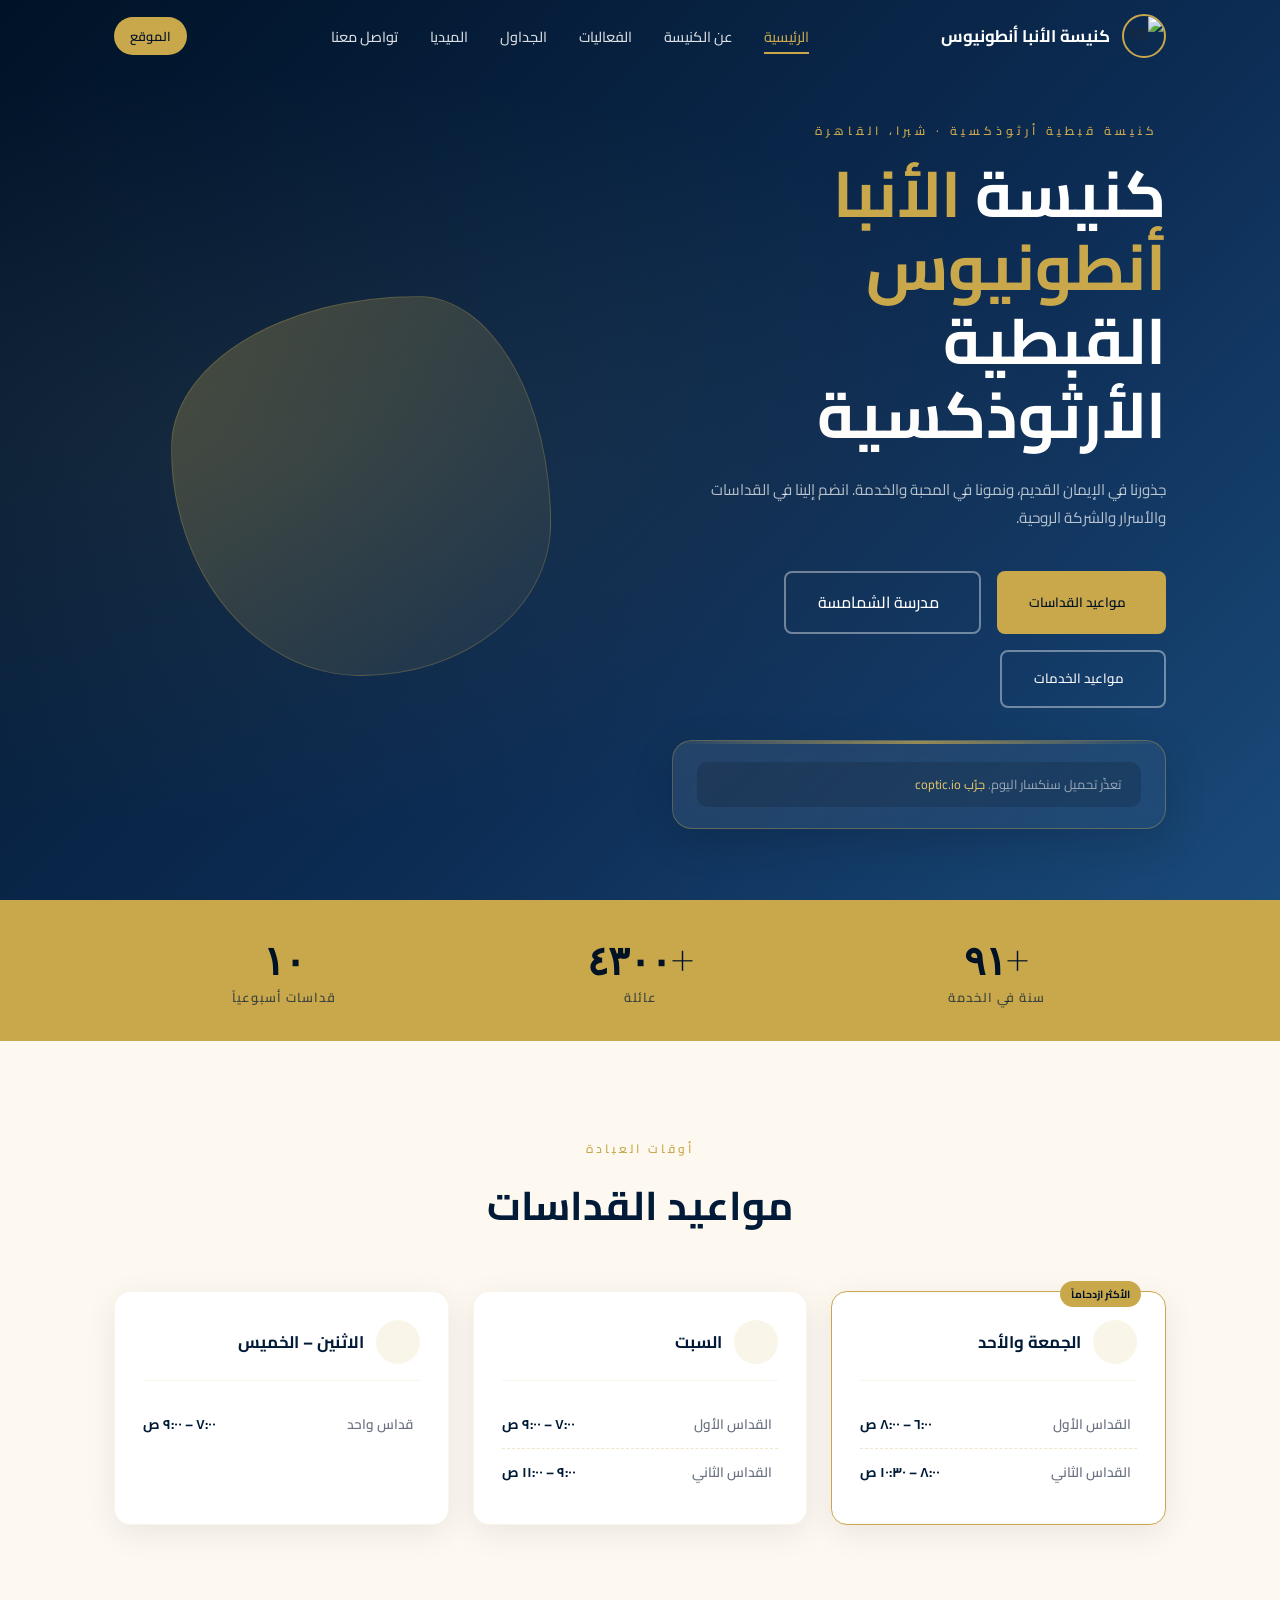
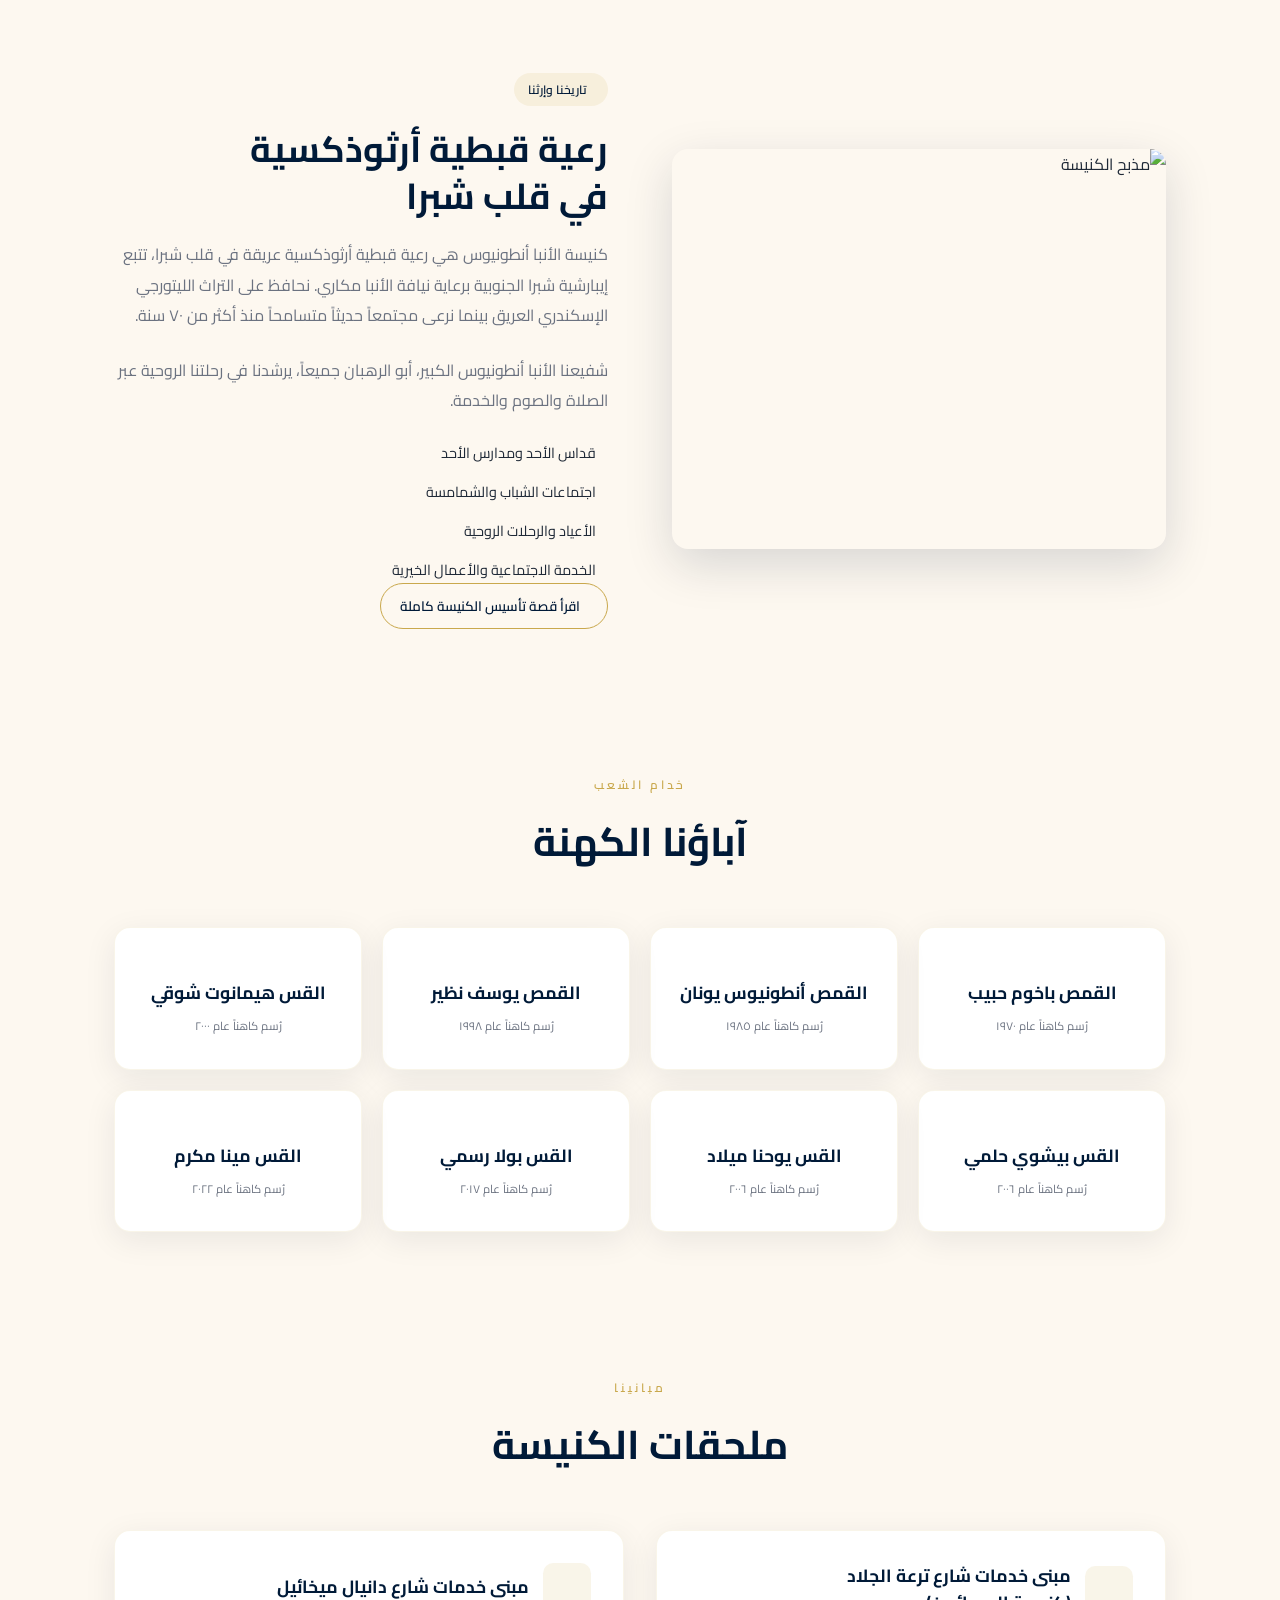
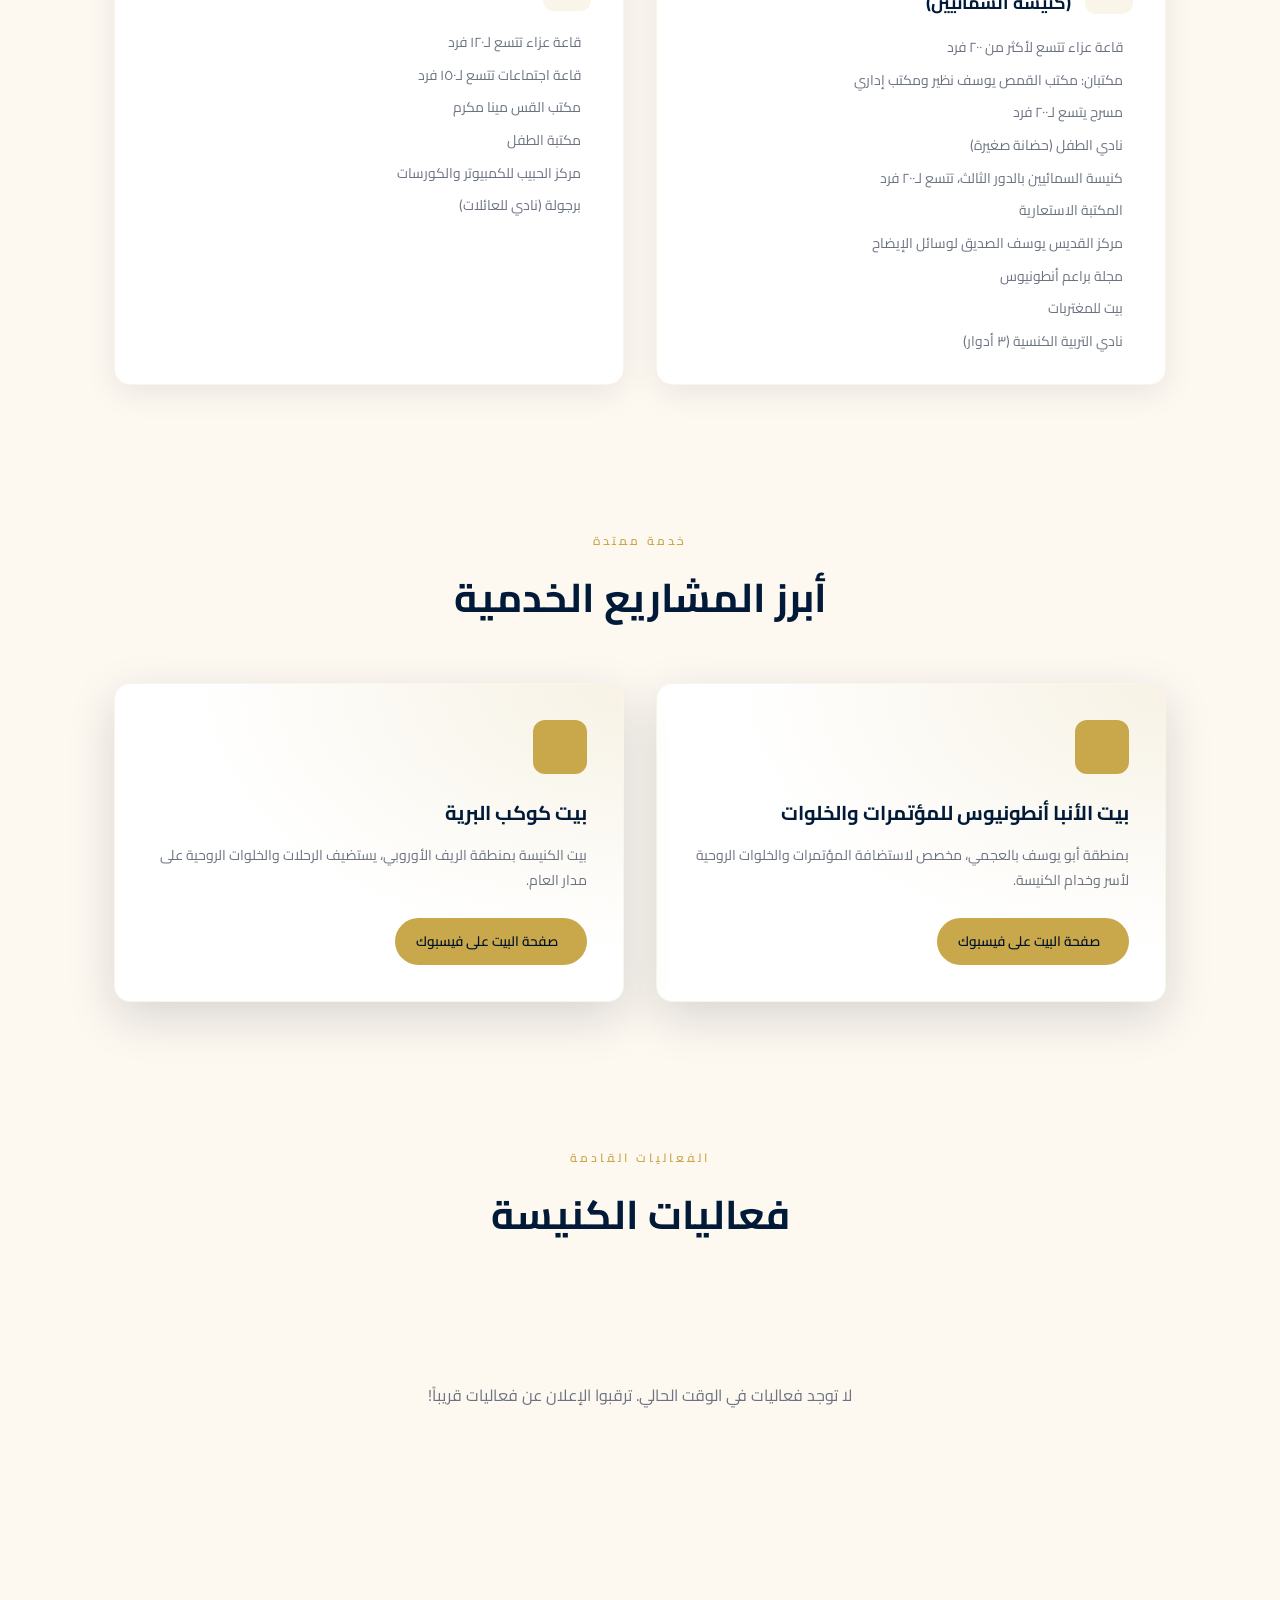
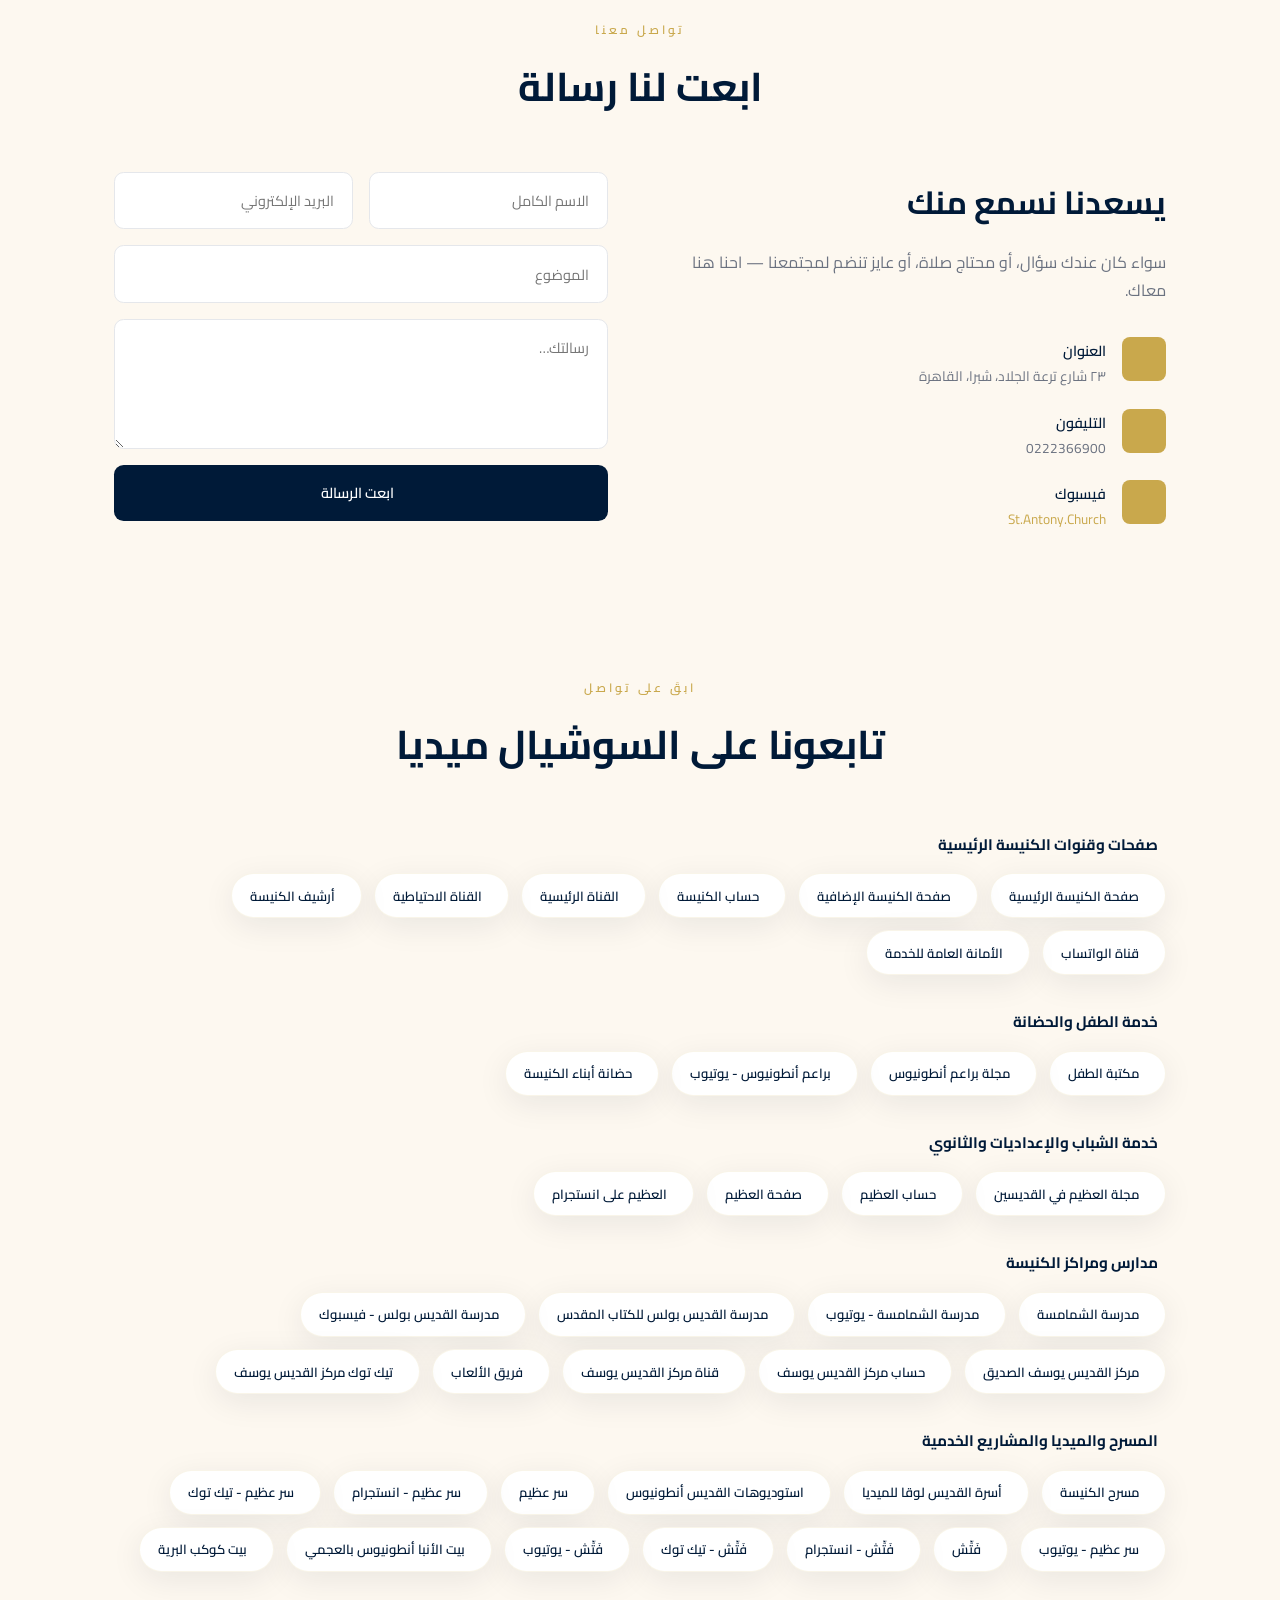
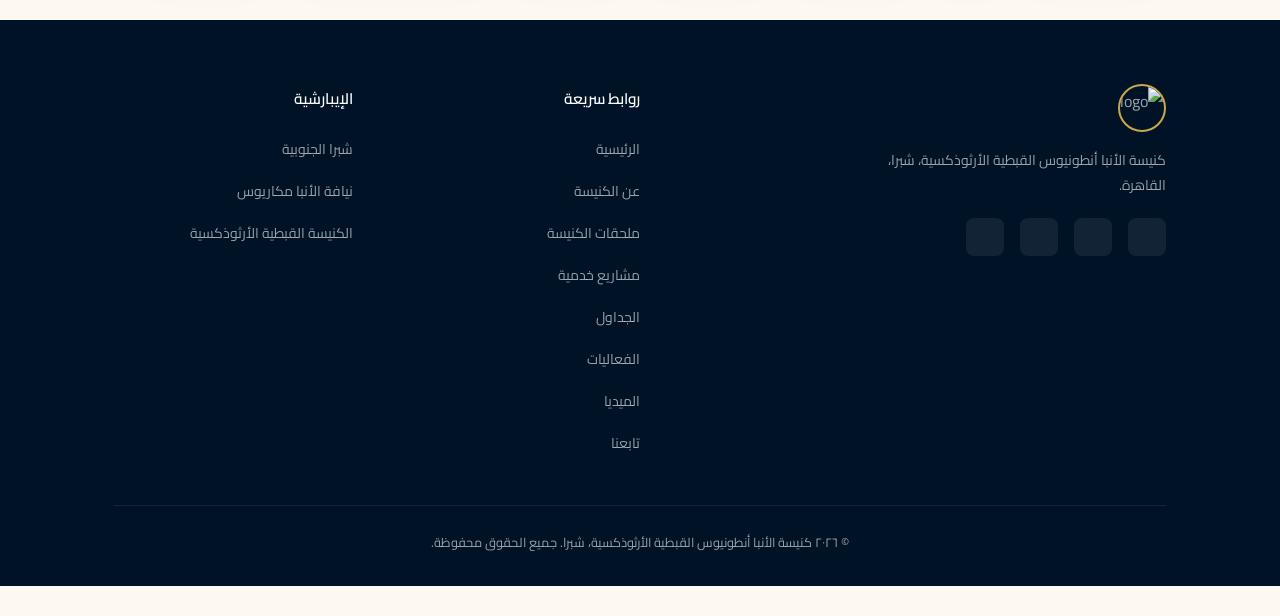
==== index.html @ 5b728c64 "👍" ====
<!doctype html>
<html lang="ar" dir="rtl">
<head>
    <link rel="shortcut icon" type="image/x-icon" href="favicon.ico?">
    <meta charset="UTF-8" />
    <meta name="viewport" content="width=device-width,initial-scale=1.0,viewport-fit=cover" />
    <title>كنيسة الأنبا أنطونيوس القبطية الأرثوذكسية</title>
    <link rel="icon" href="/favicon.ico" type="image/x-icon">
    <link rel="preconnect" href="https://fonts.googleapis.com" />
    <link rel="preconnect" href="https://fonts.gstatic.com" crossorigin />
    <link href="https://fonts.googleapis.com/css2?family=Cairo:wght@300;400;500;600;700;800&family=Playfair+Display:wght@400;700&display=swap" rel="stylesheet" />
    <link href="https://cdn.jsdelivr.net/npm/remixicon@3.5.0/fonts/remixicon.css" rel="stylesheet" />
    <style>

        :root {
            --navy: #001a38;
            --navy-deep: #001226;
            --navy-mid: #0d2d55;
            --gold: #C9A84C;
            --gold-light: #e8c96e;
            --gold-pale: rgba(201, 168, 76, 0.12);
            --cream: #fdf8f0;
            --white: #ffffff;
            --gray: #6b7280;
            --gray-light: #f3f4f6;
            --text: #1f2937;
            --shadow: 0 8px 32px rgba(0, 26, 56, 0.08);
            --shadow-lg: 0 16px 48px rgba(0, 26, 56, 0.15);
            --radius: 1rem;
            --transition: 0.3s cubic-bezier(0.4, 0, 0.2, 1);
            --header-h: 72px;
            --green: #22c55e;
            --red: #ef4444;
        }
        .dark {
            --navy: #0a1628;
            --navy-deep: #060e1c;
            --cream: #0f1c30;
            --white: #1a2740;
            --gray-light: #132035;
            --text: #e5e7eb;
            --gray: #9ca3af;
            --shadow: 0 8px 32px rgba(0, 0, 0, 0.3);
            --shadow-lg: 0 16px 48px rgba(0, 0, 0, 0.4);
        }
        *,
        *::before,
        *::after {
            box-sizing: border-box;
            margin: 0;
            padding: 0;
        }
        h1,
        h2,
        h3,
        h4,
        p,
        a,
        span,
        li,
        button,
        label {
            overflow-wrap: break-word;
            word-break: break-word;
        }
        html {
            scroll-behavior: smooth;
            overflow-x: hidden;
            width: 100%;
        }
        body {
            font-family: 'Cairo', sans-serif;
            background: var(--cream);
            color: var(--text);
            transition: background var(--transition), color var(--transition);
            direction: rtl;
            min-height: 100vh;
            overflow-x: hidden;
            width: 100%;
        }
        h1,
        h2,
        h3,
        h4 {
            font-family: 'Cairo', sans-serif;
            font-weight: 700;
        }
        a {
            text-decoration: none;
            color: inherit;
        }
        ul {
            list-style: none;
        }
        img {
            max-width: 100%;
            display: block;
        }
        button {
            cursor: pointer;
            font-family: inherit;
            border: none;
            outline: none;
            background: none;
        }
        input,
        textarea,
        select {
            font-family: inherit;
        }
        .page-view {
            display: none;
        }
        .page-view.active {
            display: block;
        }
        .container {
            max-width: 1100px;
            margin: 0 auto;
            padding: 0 1.5rem;
        }
        .section {
            padding-top: 6rem;
            padding-bottom: 3rem;
        }
        .section-label {
            display: block;
            font-size: .75rem;
            font-weight: 600;
            letter-spacing: 3px;
            text-transform: uppercase;
            color: var(--gold);
            margin-bottom: .5rem;
            text-align: center;
        }
        .section-title {
            font-size: clamp(1.75rem, 4vw, 2.5rem);
            text-align: center;
            color: var(--navy);
            margin-bottom: 3rem;
        }
        .dark .section-title {
            color: var(--gold-light);
        }
        .header {
            position: fixed;
            top: 0;
            left: 0;
            width: 100%;
            height: var(--header-h);
            z-index: 1000;
            background: transparent;
            transition: background var(--transition), box-shadow var(--transition), opacity var(--transition), visibility var(--transition);
        }
        .header.scrolled {
            background: var(--navy);
            box-shadow: var(--shadow);
        }
        .header.over-light:not(.scrolled) .nav-logo-text,
        .header.over-light:not(.scrolled) .nav-links a,
        .header.over-light:not(.scrolled) .btn-icon,
        .header.over-light:not(.scrolled) .nav-toggle {
            color: var(--navy);
        }
        .header.over-light:not(.scrolled) .nav-links a {
            color: rgba(0, 26, 56, 0.88);
        }
        .header.over-light:not(.scrolled) .nav-links a:hover,
        .header.over-light:not(.scrolled) .nav-links a.active {
            color: var(--gold);
        }
        .dark .header.over-light:not(.scrolled) .nav-logo-text,
        .dark .header.over-light:not(.scrolled) .nav-links a,
        .dark .header.over-light:not(.scrolled) .btn-icon,
        .dark .header.over-light:not(.scrolled) .nav-toggle {
            color: var(--gold-light);
        }
        .header.header-hidden {
            opacity: 0;
            visibility: hidden;
            pointer-events: none;
        }
        .nav {
            height: 100%;
            display: flex;
            align-items: center;
            justify-content: space-between;
        }
        .nav-logo {
            display: flex;
            align-items: center;
            gap: .75rem;
            cursor: pointer;
        }
        .nav-logo img {
            width: 44px;
            height: 44px;
            border-radius: 50%;
            border: 2px solid var(--gold);
            object-fit: cover;
        }
        .nav-logo-text {
            color: #fff;
            font-weight: 700;
            font-size: 1.05rem;
            white-space: nowrap;
            line-height: 1.2;
        }
        .nav-links {
            display: flex;
            gap: 2rem;
        }
        .nav-links a {
            font-size: .9rem;
            font-weight: 500;
            color: rgba(255, 255, 255, .85);
            transition: color var(--transition);
            position: relative;
            padding-bottom: 4px;
            cursor: pointer;
        }
        .nav-links a::after {
            content: '';
            position: absolute;
            bottom: 0;
            right: 0;
            width: 0;
            height: 2px;
            background: var(--gold);
            transition: width var(--transition);
        }
        .nav-links a:hover,
        .nav-links a.active {
            color: var(--gold);
        }
        .nav-links a:hover::after,
        .nav-links a.active::after {
            width: 100%;
        }
        .nav-actions {
            display: flex;
            align-items: center;
            gap: .75rem;
        }
        .btn-icon {
            background: none;
            color: rgba(255, 255, 255, .8);
            display: flex;
            align-items: center;
            justify-content: center;
            transition: color var(--transition);
            font-size: 1.2rem;
        }
        .btn-icon:hover {
            color: var(--gold);
        }
        .btn-location {
            font-size: .8rem;
            font-weight: 600;
            padding: .45rem 1rem;
            border-radius: 99px;
            background: var(--gold);
            color: var(--navy-deep);
            transition: transform var(--transition), background var(--transition);
            cursor: pointer;
        }
        .btn-location:hover {
            background: var(--gold-light);
            transform: translateY(-1px);
        }
        .nav-toggle {
            display: none;
            font-size: 1.5rem;
            color: #fff;
            background: none;
        }
        @media(max-width:768px) {
            .nav-links {
                display: flex;
                position: fixed;
                top: calc(var(--header-h) + 10px);
                right: 14px;
                left: 14px;
                width: auto;
                max-height: calc(100dvh - var(--header-h) - 28px);
                overflow-y: auto;
                background: linear-gradient(145deg, rgba(12, 28, 54, .98), rgba(7, 19, 39, .98));
                border: 1px solid rgba(201, 164, 92, .28);
                border-radius: 18px;
                box-shadow: 0 18px 48px rgba(0, 0, 0, .32);
                backdrop-filter: blur(16px);
                -webkit-backdrop-filter: blur(16px);
                flex-direction: column;
                align-items: stretch;
                gap: 5px;
                padding: 12px;
                visibility: hidden;
                opacity: 0;
                pointer-events: none;
                transform: translateY(-8px) scale(.985);
                transform-origin: top center;
                transition: opacity .22s ease, transform .22s ease, visibility .22s ease;
                z-index: 1001;
            }
            .nav-links.open {
                visibility: visible;
                opacity: 1;
                pointer-events: auto;
                transform: translateY(0) scale(1);
            }
            .nav-links li {
                width: 100%;
                list-style: none;
            }
            .nav-links a {
                display: flex;
                align-items: center;
                justify-content: flex-start;
                min-height: 48px;
                padding: .8rem 1rem;
                width: 100%;
                text-align: right;
                border-radius: 11px;
                color: rgba(255,255,255,.88);
                font-size: .98rem;
                font-weight: 600;
                transition: background .18s ease, color .18s ease, padding .18s ease;
            }
            .nav-links a::after {
                display: none;
            }
            .nav-links a:hover,
            .nav-links a.active {
                color: var(--gold);
                background: rgba(201, 164, 92, .12);
                padding-right: 1.2rem;
            }
            .nav-toggle {
                display: flex;
                align-items: center;
            }
            .btn-location {
                display: inline-block;
                font-size: .75rem;
                padding: .35rem .8rem;
            }
            .nav {
                gap: .5rem;
            }
            .nav-logo {
                flex-shrink: 1;
                min-width: 0;
                gap: .5rem;
            }
            .nav-logo img {
                width: 36px;
                height: 36px;
            }
            .nav-logo-text {
                font-size: .78rem;
                letter-spacing: 0;
                
                overflow: visible;
                text-overflow: clip;
                max-width: none;
            }
            .nav-actions {
                flex-shrink: 0;
                gap: .4rem;
            }
            .btn-location {
                font-size: .7rem;
                padding: .3rem .65rem;
            }
        }
        @media(max-width:380px) {
            .nav-logo img {
                width: 32px;
                height: 32px;
            }
            .nav-logo-text {
                font-size: .7rem;
            }
            .btn-location {
                font-size: .65rem;
                padding: .28rem .55rem;
            }
        }
        .hero {
            min-height: 100vh;
            display: flex;
            align-items: center;
            background: linear-gradient(135deg, var(--navy-deep) 0%, #0d2d55 60%, #1a4a7a 100%);
            position: relative;
            overflow: hidden;
            padding-top: var(--header-h);
        }
        .hero::before {
            content: '';
            position: absolute;
            inset: 0;
            background: radial-gradient(ellipse at 20% 50%, rgba(201, 168, 76, .08) 0%, transparent 60%);
            pointer-events: none;
        }
        .hero-grid {
            display: grid;
            grid-template-columns: 1fr 1fr;
            gap: 4rem;
            align-items: center;
        }
        .hero-label {
            font-size: .75rem;
            font-weight: 600;
            letter-spacing: 4px;
            text-transform: uppercase;
            color: var(--gold);
            margin-bottom: 1rem;
            display: flex;
            align-items: center;
            gap: .5rem;
        }
        .hero-title {
            font-size: clamp(2.2rem, 5vw, 4rem);
            color: #fff;
            line-height: 1.15;
            margin-bottom: 1.5rem;
        }
        .hero-title em {
            font-style: normal;
            color: var(--gold);
        }
        .hero-desc {
            color: rgba(255, 255, 255, .7);
            line-height: 1.8;
            font-size: .95rem;
            margin-bottom: 2.5rem;
        }
        .hero-btns {
            display: flex;
            gap: 1rem;
            flex-wrap: wrap;
        }
        .btn-primary {
            padding: .9rem 2rem;
            border-radius: .5rem;
            background: var(--gold);
            color: var(--navy-deep);
            font-weight: 600;
            transition: all var(--transition);
            display: inline-flex;
            align-items: center;
            gap: .5rem;
            cursor: pointer;
        }
        .btn-primary:hover {
            background: var(--gold-light);
            transform: translateY(-2px);
            box-shadow: 0 8px 24px rgba(201, 168, 76, .35);
        }
        .btn-outline {
            padding: .9rem 2rem;
            border-radius: .5rem;
            border: 2px solid rgba(255, 255, 255, .4);
            color: #fff;
            font-weight: 500;
            transition: all var(--transition);
            display: inline-flex;
            align-items: center;
            gap: .5rem;
            cursor: pointer;
        }
        .btn-outline:hover {
            border-color: var(--gold);
            color: var(--gold);
        }
        .hero-visual {
            display: flex;
            justify-content: center;
        }
        .hero-blob {
            width: 380px;
            height: 380px;
            border-radius: 65% 35% 50% 50%/40% 60% 40% 60%;
            background: linear-gradient(135deg, rgba(201, 168, 76, .3), rgba(201, 168, 76, .05));
            border: 1px solid rgba(201, 168, 76, .25);
            overflow: hidden;
            display: flex;
            justify-content: center;
            align-items: center;
            animation: morph 8s ease-in-out infinite;
        }
        .hero-blob img {
            width: 100%;
            height: 100%;
            object-fit: cover;
            opacity: .85;
            animation: blobImage 12s ease-in-out infinite;
        }
        @keyframes blobImage {
            0%, 100% { transform: scale(1) rotate(0deg); }
            50% { transform: scale(1.05) rotate(2deg); }
        }
        @keyframes morph {
            0%, 100% { border-radius: 65% 35% 50% 50%/40% 60% 40% 60%; }
            50% { border-radius: 35% 65% 40% 60%/60% 40% 60% 40%; }
        }
        @media(max-width:768px) {
            .hero-grid {
                grid-template-columns: 1fr;
                text-align: center;
                gap: 2.5rem;
            }
            .hero-btns {
                justify-content: center;
                flex-direction: column;
                align-items: stretch;
                width: 100%;
                max-width: 320px;
                margin-left: auto;
                margin-right: auto;
                gap: .75rem;
            }
            .hero-btns .btn-primary,
            .hero-btns .btn-outline {
                width: 100%;
                justify-content: center;
            }
            .hero-blob {
                width: 260px;
                height: 260px;
            }
            .hero-label {
                letter-spacing: 1px;
                font-size: .7rem;
                flex-wrap: wrap;
                justify-content: center;
            }
            .section-label {
                letter-spacing: 1px;
                font-size: .7rem;
            }
        }
        .synax-widget {
            background: linear-gradient(145deg, rgba(255, 255, 255, .09), rgba(255, 255, 255, .04));
            border: 1px solid rgba(201, 168, 76, .35);
            border-radius: calc(var(--radius) + 4px);
            padding: 1.35rem 1.5rem;
            margin-top: 2rem;
            backdrop-filter: blur(8px);
            box-shadow: 0 12px 40px rgba(0, 0, 0, .15);
            position: relative;
            overflow: hidden;
        }
        .synax-widget::before {
            content: '';
            position: absolute;
            top: 0;
            right: 0;
            left: 0;
            height: 3px;
            background: linear-gradient(90deg, transparent, var(--gold), transparent);
            opacity: .7;
        }
        .synax-loading {
            display: flex;
            align-items: center;
            gap: .75rem;
            color: rgba(255, 255, 255, .7);
            font-size: .85rem;
        }
        .synax-loading i {
            color: var(--gold);
            animation: spin 1s linear infinite;
            font-size: 1.1rem;
        }
        @keyframes spin {
            to {
                transform: rotate(360deg);
            }
        }
        .synax-header {
            display: flex;
            align-items: center;
            justify-content: space-between;
            gap: .75rem;
            margin-bottom: 1rem;
            flex-wrap: wrap;
        }
        .synax-header-title {
            display: inline-flex;
            align-items: center;
            gap: .45rem;
            font-size: .78rem;
            font-weight: 700;
            letter-spacing: 1px;
            text-transform: uppercase;
            color: var(--gold);
        }
        .synax-badges {
            display: flex;
            gap: .45rem;
            flex-wrap: wrap;
        }
        .synax-badge {
            display: inline-flex;
            align-items: center;
            gap: .3rem;
            font-size: .68rem;
            font-weight: 600;
            padding: .25rem .65rem;
            border-radius: 99px;
            background: rgba(255, 255, 255, .08);
            color: rgba(255, 255, 255, .75);
            border: 1px solid rgba(255, 255, 255, .1);
        }
        .synax-badge i {
            font-size: .85rem;
            color: var(--gold-light);
        }
        .synax-badge-fast {
            background: rgba(239, 68, 68, .12);
            border-color: rgba(239, 68, 68, .25);
            color: #fecaca;
        }
        .synax-date-row {
            display: flex;
            align-items: center;
            gap: .75rem;
            margin-bottom: 1rem;
            flex-wrap: wrap;
            padding-bottom: .85rem;
            border-bottom: 1px solid rgba(201, 168, 76, .15);
        }
        .synax-cross {
            color: var(--gold);
            font-size: 1.15rem;
            opacity: .85;
        }
        .synax-coptic-date {
            font-size: 1rem;
            font-weight: 700;
            color: var(--gold-light);
        }
        .synax-greg-date {
            font-size: .78rem;
            color: rgba(255, 255, 255, .5);
        }
        .synax-saints {
            display: flex;
            flex-direction: column;
            gap: .55rem;
        }
        .synax-saint-row {
            display: flex;
            align-items: flex-start;
            gap: .65rem;
            font-size: .84rem;
            color: rgba(255, 255, 255, .88);
            line-height: 1.55;
            padding: .65rem .75rem;
            border-radius: .65rem;
            background: rgba(0, 0, 0, .12);
            border: 1px solid rgba(201, 168, 76, .12);
            transition: background .2s, border-color .2s, transform .2s;
            text-decoration: none;
        }
        .synax-saint-row:hover {
            background: rgba(201, 168, 76, .12);
            border-color: rgba(201, 168, 76, .35);
            transform: translateX(-3px);
        }
        .synax-saint-row i {
            color: var(--gold);
            flex-shrink: 0;
            margin-top: 2px;
            font-size: .95rem;
        }
        .synax-saint-name {
            font-weight: 600;
            color: #fff;
        }
        .synax-empty {
            font-size: .82rem;
            color: rgba(255, 255, 255, .55);
            display: flex;
            align-items: center;
            gap: .5rem;
            padding: .5rem 0;
        }
        .synax-more {
            font-size: .72rem;
            color: rgba(255, 255, 255, .4);
            margin-top: .85rem;
            display: flex;
            align-items: center;
            justify-content: space-between;
            gap: .5rem;
            flex-wrap: wrap;
        }
        .synax-more a {
            color: var(--gold-light);
            transition: color .2s;
        }
        .synax-more a:hover {
            color: #fff;
        }
        .synax-error {
            font-size: .8rem;
            color: rgba(255, 255, 255, .55);
            display: flex;
            align-items: flex-start;
            gap: .5rem;
            line-height: 1.6;
            padding: .75rem;
            border-radius: .65rem;
            background: rgba(0, 0, 0, .15);
        }
        .synax-error i {
            color: var(--gold);
            flex-shrink: 0;
            margin-top: 2px;
        }
        .countdown-strip {
            margin-top: 1.5rem;
        }
        .cdown-card {
            background: rgba(255, 255, 255, .07);
            border: 1px solid rgba(201, 168, 76, .25);
            border-radius: .875rem;
            padding: 1rem 1.25rem;
            display: flex;
            align-items: center;
            gap: 1rem;
            margin-bottom: .75rem;
            transition: border-color .2s;
        }
        .cdown-card:hover {
            border-color: var(--gold);
        }
        .cdown-icon {
            width: 42px;
            height: 42px;
            background: var(--gold);
            border-radius: .625rem;
            display: flex;
            align-items: center;
            justify-content: center;
            flex-shrink: 0;
        }
        .cdown-icon i {
            color: var(--navy-deep);
            font-size: 1.2rem;
        }
        .cdown-info {
            flex: 1;
            min-width: 0;
        }
        .cdown-title {
            font-weight: 600;
            color: #fff;
            font-size: .88rem;
            white-space: nowrap;
            overflow: hidden;
            text-overflow: ellipsis;
        }
        .cdown-date {
            font-size: .72rem;
            color: rgba(255, 255, 255, .5);
            margin-top: .1rem;
        }
        .cdown-num {
            font-size: 1.4rem;
            font-weight: 700;
            color: var(--gold);
            line-height: 1;
            text-align: center;
        }
        .cdown-unit {
            font-size: .62rem;
            color: rgba(255, 255, 255, .4);
            text-transform: uppercase;
            letter-spacing: 1px;
            text-align: center;
        }
        .stats-bar {
            background: var(--gold);
            padding: 2rem 0;
        }
        .stats-grid {
            display: grid;
            grid-template-columns: repeat(3, 1fr);
            gap: 1rem;
            text-align: center;
        }
        .stat-num {
            font-family: 'Playfair Display', serif;
            font-size: 2.5rem;
            color: var(--navy-deep);
            font-weight: 700;
        }
        .stat-lbl {
            font-size: .8rem;
            font-weight: 600;
            color: rgba(0, 26, 56, .7);
            text-transform: uppercase;
            letter-spacing: 1px;
        }
        .about-grid {
            display: grid;
            grid-template-columns: 1fr 1fr;
            gap: 4rem;
            align-items: center;
        }
        .about-img {
            border-radius: var(--radius);
            overflow: hidden;
            box-shadow: var(--shadow-lg);
        }
        .about-img img {
            width: 100%;
            height: 400px;
            object-fit: cover;
        }
        .about-tag {
            display: inline-flex;
            align-items: center;
            gap: .4rem;
            background: var(--gold-pale);
            color: var(--navy);
            font-size: .75rem;
            font-weight: 600;
            padding: .3rem .9rem;
            border-radius: 99px;
            margin-bottom: 1.25rem;
        }
        .dark .about-tag {
            background: rgba(201, 168, 76, .2);
            color: var(--gold-light);
        }
        .about-text h2 {
            font-size: clamp(1.5rem, 3vw, 2.25rem);
            color: var(--navy);
            margin-bottom: 1.25rem;
            line-height: 1.3;
        }
        .dark .about-text h2 {
            color: var(--gold-light);
        }
        .about-text p {
            color: var(--gray);
            line-height: 1.9;
            margin-bottom: 1.5rem;
        }
        .perks {
            display: grid;
            gap: .75rem;
        }
        .perk {
            display: flex;
            align-items: center;
            gap: .75rem;
            font-size: .9rem;
        }
        .perk i {
            color: var(--gold);
            flex-shrink: 0;
        }
        @media(max-width:768px) {
            .about-grid {
                grid-template-columns: 1fr;
            }
        }
        .priests-grid {
            display: grid;
            grid-template-columns: repeat(auto-fill, minmax(200px, 1fr));
            gap: 1.25rem;
        }
        .priest-card {
            background: var(--white);
            border: 1px solid var(--gold-pale);
            border-radius: var(--radius);
            padding: 2rem 1.5rem;
            text-align: center;
            box-shadow: var(--shadow);
            transition: transform var(--transition);
        }
        .priest-card:hover {
            transform: translateY(-4px);
        }
        .priest-icon {
            display: flex;
            justify-content: center;
            margin-bottom: 1rem;
            color: var(--gold);
        }
        .priest-icon i {
            font-size: 2rem;
        }
        .priest-name {
            color: var(--navy);
            font-size: 1.1rem;
        }
        .dark .priest-name {
            color: var(--text);
        }
        .no-events {
            text-align: center;
            color: var(--gray);
            padding: 4rem 2rem;
            grid-column: 1/-1;
        }
        .no-events i {
            color: var(--gold);
            display: block;
            margin: 0 auto 1rem;
            font-size: 3rem;
        }
        .events-grid {
            display: grid;
            grid-template-columns: repeat(auto-fill, minmax(300px, 1fr));
            gap: 1.75rem;
        }
        .ev-card {
            background: var(--white);
            border-radius: var(--radius);
            overflow: hidden;
            box-shadow: var(--shadow);
            display: flex;
            flex-direction: column;
            transition: transform var(--transition), box-shadow var(--transition);
        }
        .dark .ev-card {
            background: #132035;
        }
        .ev-card:hover {
            transform: translateY(-8px);
            box-shadow: var(--shadow-lg);
        }
        .ev-img {
            height: 200px;
            width: 100%;
            object-fit: cover;
            background: var(--navy-mid);
            display: flex;
            align-items: center;
            justify-content: center;
        }
        .ev-img img {
            width: 100%;
            height: 100%;
            object-fit: cover;
        }
        .ev-img i {
            font-size: 3rem;
            color: var(--gold-light);
        }
        .ev-body {
            padding: 1.5rem;
            flex: 1;
            display: flex;
            flex-direction: column;
        }
        .ev-tag {
            font-size: .7rem;
            font-weight: 700;
            letter-spacing: 2px;
            text-transform: uppercase;
            color: var(--gold);
            margin-bottom: .5rem;
        }
        .ev-card h3 {
            font-size: 1.1rem;
            color: var(--navy);
            margin-bottom: .75rem;
        }
        .dark .ev-card h3 {
            color: #e5e7eb;
        }
        .ev-meta {
            display: flex;
            flex-wrap: wrap;
            gap: .75rem;
            margin-bottom: 1rem;
        }
        .ev-meta-item {
            display: flex;
            align-items: center;
            gap: .4rem;
            font-size: .8rem;
            color: var(--gray);
        }
        .ev-meta-item i {
            color: var(--gold);
        }
        .ev-card p {
            font-size: .875rem;
            color: var(--gray);
            line-height: 1.7;
            flex: 1;
            margin-bottom: 1.25rem;
        }
        .btn-book {
            align-self: flex-start;
            padding: .65rem 1.4rem;
            border-radius: .5rem;
            background: var(--navy);
            color: #fff;
            font-size: .85rem;
            font-weight: 600;
            transition: all var(--transition);
            display: inline-flex;
            align-items: center;
            gap: .4rem;
        }
        .btn-book:hover {
            background: var(--gold);
            color: var(--navy-deep);
        }
        .dark .btn-book {
            background: var(--gold);
            color: var(--navy-deep);
        }
        .btn-share-ev {
            background: none;
            border: 1px solid rgba(201, 168, 76, .3);
            color: var(--gold);
            padding: .45rem .85rem;
            border-radius: .4rem;
            font-size: .75rem;
            font-weight: 600;
            cursor: pointer;
            display: inline-flex;
            align-items: center;
            gap: .35rem;
            transition: all .2s;
            margin-top: .5rem;
        }
        .btn-share-ev:hover {
            background: var(--gold-pale);
        }
        .contact-grid {
            display: grid;
            grid-template-columns: 1fr 1fr;
            gap: 4rem;
            align-items: start;
        }
        .contact-info h2 {
            font-size: clamp(1.5rem, 3vw, 2rem);
            color: var(--navy);
            margin-bottom: 1rem;
        }
        .dark .contact-info h2 {
            color: var(--gold-light);
        }
        .contact-info p {
            color: var(--gray);
            line-height: 1.8;
            margin-bottom: 2rem;
        }
        .contact-items {
            display: grid;
            gap: 1.25rem;
        }
        .contact-item {
            display: flex;
            align-items: flex-start;
            gap: 1rem;
        }
        .contact-icon {
            width: 44px;
            height: 44px;
            border-radius: .5rem;
            background: var(--gold);
            display: flex;
            align-items: center;
            justify-content: center;
            color: var(--navy-deep);
            flex-shrink: 0;
        }
        .contact-icon i {
            font-size: 1.2rem;
        }
        .contact-item-text h4 {
            font-weight: 600;
            color: var(--navy);
            font-size: .9rem;
        }
        .dark .contact-item-text h4 {
            color: #e5e7eb;
        }
        .contact-item-text p {
            font-size: .85rem;
            color: var(--gray);
            margin: 0;
        }
        .contact-form {
            display: grid;
            gap: 1rem;
        }
        .form-row-2 {
            display: grid;
            grid-template-columns: 1fr 1fr;
            gap: 1rem;
        }
        .contact-form input,
        .contact-form textarea {
            width: 100%;
            padding: .9rem 1.1rem;
            border-radius: .6rem;
            font-family: inherit;
            font-size: .9rem;
            border: 1.5px solid #e5e7eb;
            background: var(--white);
            color: var(--text);
            transition: border-color var(--transition);
            outline: none;
        }
        .dark .contact-form input,
        .dark .contact-form textarea {
            background: #132035;
            border-color: #1e3a5f;
            color: #e5e7eb;
        }
        .contact-form input:focus,
        .contact-form textarea:focus {
            border-color: var(--gold);
        }
        .contact-form textarea {
            height: 130px;
            resize: vertical;
        }
        .form-submit {
            padding: .9rem;
            border-radius: .6rem;
            background: var(--navy);
            color: #fff;
            font-size: .9rem;
            font-weight: 600;
            transition: all var(--transition);
            display: flex;
            align-items: center;
            justify-content: center;
            gap: .5rem;
        }
        .dark .form-submit {
            background: var(--gold);
            color: var(--navy-deep);
        }
        .form-submit:hover {
            background: var(--gold);
            color: var(--navy-deep);
            transform: translateY(-2px);
        }
        .form-success {
            display: none;
            text-align: center;
            padding: 2rem;
            border-radius: var(--radius);
            background: rgba(201, 168, 76, .1);
            border: 1px solid var(--gold);
        }
        .form-success i {
            color: var(--gold);
            display: block;
            margin: 0 auto .75rem;
            font-size: 2rem;
        }
        @media(max-width:768px) {
            .contact-grid {
                grid-template-columns: 1fr;
            }
            .form-row-2 {
                grid-template-columns: 1fr;
            }
        }
        .footer {
            background: var(--navy-deep);
            color: rgba(255, 255, 255, .6);
            padding: 4rem 0 2rem;
        }
        .footer-grid {
            display: grid;
            grid-template-columns: 2fr 1fr 1fr;
            gap: 3rem;
            margin-bottom: 3rem;
        }
        .footer-brand img {
            width: 48px;
            height: 48px;
            border-radius: 50%;
            border: 2px solid var(--gold);
            object-fit: cover;
            margin-bottom: 1rem;
        }
        .footer-brand p {
            font-size: .875rem;
            line-height: 1.8;
            max-width: 280px;
        }
        .footer-col h4 {
            color: #fff;
            font-weight: 600;
            font-size: .95rem;
            margin-bottom: 1.25rem;
        }
        .footer-col ul {
            display: grid;
            gap: .75rem;
        }
        .footer-col a {
            font-size: .875rem;
            transition: color var(--transition);
            cursor: pointer;
        }
        .footer-col a:hover {
            color: var(--gold);
        }
        .footer-socials {
            display: flex;
            gap: 1rem;
            margin-top: 1.25rem;
        }
        .footer-socials a {
            width: 38px;
            height: 38px;
            border-radius: .5rem;
            background: rgba(255, 255, 255, .07);
            display: flex;
            align-items: center;
            justify-content: center;
            transition: background var(--transition), color var(--transition);
        }
        .footer-socials a:hover {
            background: var(--gold);
            color: var(--navy-deep);
        }
        .footer-bottom {
            border-top: 1px solid rgba(255, 255, 255, .08);
            padding-top: 1.5rem;
            text-align: center;
            font-size: .8rem;
        }
        @media(max-width:768px) {
            .footer-grid {
                grid-template-columns: 1fr;
            }
        }
        .priest-meta {
            margin-top: .5rem;
            font-size: .72rem;
            color: var(--gray);
            line-height: 1.7;
        }
        .priest-meta span {
            display: block;
        }
        .history-summary {
            color: var(--gray);
            line-height: 1.9;
            margin-bottom: 1rem;
        }
        .history-toggle-btn {
            display: inline-flex;
            align-items: center;
            gap: .5rem;
            background: none;
            color: var(--navy);
            font-weight: 600;
            font-size: .85rem;
            border: 1.5px solid var(--gold);
            padding: .55rem 1.2rem;
            border-radius: 99px;
            transition: all var(--transition);
        }
        .dark .history-toggle-btn {
            color: var(--gold-light);
        }
        .history-toggle-btn:hover {
            background: var(--gold);
            color: var(--navy-deep);
        }
        .history-toggle-btn i {
            transition: transform .3s;
        }
        .history-toggle-btn.open i {
            transform: rotate(180deg);
        }
        .history-full {
            display: none;
            margin-top: 1.75rem;
            padding-top: 1.75rem;
            border-top: 1px solid var(--gold-pale);
        }
        .history-full.open {
            display: block;
        }
        .history-full p {
            color: var(--gray);
            line-height: 1.95;
            margin-bottom: 1.1rem;
            font-size: .92rem;
        }
        .history-full h4 {
            color: var(--navy);
            margin: 1.5rem 0 .75rem;
            font-size: 1.05rem;
        }
        .dark .history-full h4 {
            color: var(--gold-light);
        }
        .timeline {
            display: grid;
            gap: 0;
            margin-top: 1rem;
            position: relative;
            padding-right: 1.75rem;
            border-right: 2px solid var(--gold-pale);
        }
        .timeline-item {
            position: relative;
            padding-bottom: 1.5rem;
        }
        .timeline-item:last-child {
            padding-bottom: 0;
        }
        .timeline-item::before {
            content: '';
            position: absolute;
            right: -2.32rem;
            top: .2rem;
            width: 11px;
            height: 11px;
            border-radius: 50%;
            background: var(--gold);
            border: 2px solid var(--cream);
        }
        .dark .timeline-item::before {
            border-color: var(--white);
        }
        .timeline-date {
            font-size: .78rem;
            font-weight: 700;
            color: var(--gold);
            margin-bottom: .2rem;
        }
        .timeline-text {
            font-size: .86rem;
            color: var(--gray);
            line-height: 1.75;
        }
        .annex-grid {
            display: grid;
            grid-template-columns: 1fr 1fr;
            gap: 2rem;
        }
        .annex-card {
            background: var(--white);
            border: 1px solid var(--gold-pale);
            border-radius: var(--radius);
            padding: 2rem;
            box-shadow: var(--shadow);
        }
        .annex-card-head {
            display: flex;
            align-items: center;
            gap: .85rem;
            margin-bottom: 1.25rem;
        }
        .annex-card-icon {
            width: 48px;
            height: 48px;
            border-radius: .65rem;
            background: var(--gold-pale);
            display: flex;
            align-items: center;
            justify-content: center;
            color: var(--gold);
            flex-shrink: 0;
        }
        .dark .annex-card-icon {
            background: rgba(201, 168, 76, .18);
        }
        .annex-card-icon i {
            font-size: 1.4rem;
        }
        .annex-card h3 {
            font-size: 1.1rem;
            color: var(--navy);
            line-height: 1.5;
        }
        .dark .annex-card h3 {
            color: var(--gold-light);
        }
        .annex-list {
            display: grid;
            gap: .65rem;
        }
        .annex-list li {
            display: flex;
            align-items: flex-start;
            gap: .6rem;
            font-size: .87rem;
            color: var(--gray);
            line-height: 1.6;
        }
        .annex-list i {
            color: var(--gold);
            flex-shrink: 0;
            margin-top: 3px;
            font-size: .95rem;
        }
        @media(max-width:768px) {
            .annex-grid {
                grid-template-columns: 1fr;
            }
        }
        .mass-grid {
            display: grid;
            grid-template-columns: repeat(3, 1fr);
            gap: 1.5rem;
        }
        .mass-card {
            background: var(--white);
            border: 1px solid var(--gold-pale);
            border-radius: var(--radius);
            padding: 1.75rem;
            box-shadow: var(--shadow);
            transition: transform var(--transition), background var(--transition);
        }
        .mass-card:hover {
            transform: translateY(-4px);
        }
        .mass-card.featured {
            border-color: var(--gold);
            position: relative;
        }
        .mass-card.featured::before {
            content: 'الأكثر ازدحاماً';
            position: absolute;
            top: -.7rem;
            right: 1.5rem;
            background: var(--gold);
            color: var(--navy-deep);
            font-size: .65rem;
            font-weight: 700;
            padding: .2rem .7rem;
            border-radius: 99px;
        }
        .mass-card-head {
            display: flex;
            align-items: center;
            gap: .75rem;
            margin-bottom: 1.25rem;
            padding-bottom: 1rem;
            border-bottom: 1px solid var(--gold-pale);
        }
        .mass-card-icon {
            width: 44px;
            height: 44px;
            min-width: 44px;
            border-radius: 50%;
            background: var(--gold-pale);
            display: flex;
            align-items: center;
            justify-content: center;
            color: var(--gold);
            font-size: 1.2rem;
        }
        .mass-card-head h3 {
            color: var(--navy);
            font-size: 1.05rem;
        }
        .dark .mass-card-head h3 {
            color: var(--gold-light);
        }
        .mass-row {
            display: flex;
            justify-content: space-between;
            align-items: center;
            gap: .75rem;
            padding: .65rem 0;
            font-size: .85rem;
        }
        .mass-row+.mass-row {
            border-top: 1px dashed rgba(201, 168, 76, .3);
        }
        .mass-row-label {
            color: var(--gray);
            font-weight: 600;
            display: flex;
            align-items: center;
            gap: .4rem;
            min-width: 0;
        }
        .mass-row-time {
            color: var(--navy);
            font-weight: 700;
            white-space: nowrap;
        }
        .dark .mass-row-time {
            color: var(--gold-light);
        }
        @media(max-width:900px) {
            .mass-grid {
                grid-template-columns: 1fr;
            }
        }
        .proj-grid {
            display: grid;
            grid-template-columns: 1fr 1fr;
            gap: 2rem;
        }
        .proj-card {
            background: var(--white);
            border: 1px solid var(--gold-pale);
            border-radius: var(--radius);
            padding: 2.25rem;
            color: var(--text);
            box-shadow: var(--shadow-lg);
            position: relative;
            overflow: hidden;
            transition: background var(--transition), border-color var(--transition);
        }
        .proj-card::before {
            content: '';
            position: absolute;
            inset: 0;
            background: radial-gradient(ellipse at 100% 0%, rgba(201, 168, 76, .15) 0%, transparent 60%);
            pointer-events: none;
        }
        .proj-icon {
            width: 54px;
            height: 54px;
            border-radius: .75rem;
            background: var(--gold);
            display: flex;
            align-items: center;
            justify-content: center;
            color: var(--navy-deep);
            margin-bottom: 1.25rem;
            position: relative;
        }
        .proj-icon i {
            font-size: 1.6rem;
        }
        .proj-card h3 {
            font-size: 1.25rem;
            margin-bottom: .75rem;
            position: relative;
            color: var(--navy);
        }
        .dark .proj-card h3 {
            color: var(--gold-light);
        }
        .proj-card p {
            color: var(--gray);
            font-size: .88rem;
            line-height: 1.8;
            margin-bottom: 1.5rem;
            position: relative;
        }
        .proj-link {
            display: inline-flex;
            align-items: center;
            gap: .5rem;
            font-size: .85rem;
            font-weight: 600;
            color: var(--navy-deep);
            background: var(--gold);
            padding: .65rem 1.3rem;
            border-radius: 99px;
            transition: all var(--transition);
            position: relative;
        }
        .proj-link:hover {
            background: var(--gold-light);
            transform: translateY(-2px);
        }
        @media(max-width:768px) {
            .proj-grid {
                grid-template-columns: 1fr;
            }
        }
        .social-section {
            background: var(--cream);
        }
        .social-group {
            margin-bottom: 2rem;
        }
        .social-group:last-child {
            margin-bottom: 0;
        }
        .social-group h4 {
            font-size: .95rem;
            color: var(--navy);
            margin-bottom: .9rem;
            display: flex;
            align-items: center;
            gap: .5rem;
        }
        .dark .social-group h4 {
            color: var(--gold-light);
        }
        .social-group h4 i {
            color: var(--gold);
        }
        .social-chip-row {
            display: flex;
            flex-wrap: wrap;
            gap: .75rem;
        }
        .social-chip {
            display: inline-flex;
            align-items: center;
            gap: .55rem;
            padding: .6rem 1.1rem;
            border-radius: 99px;
            background: var(--white);
            color: var(--navy);
            font-size: .82rem;
            font-weight: 600;
            transition: all var(--transition);
            border: 1px solid var(--gold-pale);
            box-shadow: var(--shadow);
        }
        .dark .social-chip {
            color: var(--text);
        }
        .social-chip:hover {
            background: var(--gold);
            color: var(--navy-deep);
            transform: translateY(-2px);
        }
        .social-chip i {
            font-size: 1.05rem;
            color: var(--gold);
        }
        .social-chip:hover i {
            color: var(--navy-deep);
        }
        .tt-page {
            background: var(--cream);
            min-height: 100vh;
            padding-top: var(--header-h);
            transition: background var(--transition);
        }
        .tt-hero {
            background: linear-gradient(135deg, var(--navy-deep), #0d2d55);
            padding: 4rem 1.5rem 3rem;
            text-align: center;
        }
        .tt-hero h1 {
            font-size: clamp(1.75rem, 4vw, 3rem);
            color: #fff;
            margin-bottom: .5rem;
        }
        .tt-hero p {
            color: rgba(255, 255, 255, .65);
            font-size: .95rem;
        }
        .tt-hero-icon {
            display: flex;
            justify-content: center;
            color: var(--gold);
            margin-bottom: 1rem;
        }
        .tt-hero-icon i {
            font-size: 2.5rem;
        }
        .tt-view-toggle {
            display: flex;
            gap: .75rem;
            justify-content: center;
            margin-bottom: 1.5rem;
            flex-wrap: wrap;
        }
        .tt-toggle-btn {
            padding: .6rem 1.5rem;
            border-radius: 99px;
            border: 2px solid var(--gold);
            background: transparent;
            color: var(--gold);
            font-family: inherit;
            font-size: .875rem;
            font-weight: 600;
            cursor: pointer;
            transition: all .25s;
            display: flex;
            align-items: center;
            gap: .5rem;
        }
        .tt-toggle-btn.active {
            background: var(--gold);
            color: var(--navy-deep);
        }
        .tt-toggle-btn:hover:not(.active) {
            background: rgba(201, 168, 76, .12);
        }
        .schedule-filter-wrap {
            display: flex;
            align-items: center;
            justify-content: center;
            gap: .75rem;
            margin-bottom: 1.5rem;
            flex-wrap: wrap;
        }
        .sch-filter-label {
            font-size: .8rem;
            font-weight: 600;
            color: var(--gray);
        }
        .sch-filter-btn {
            padding: .45rem 1.1rem;
            border-radius: 99px;
            border: 1.5px solid rgba(201, 168, 76, .3);
            background: transparent;
            color: var(--gray);
            font-size: .8rem;
            font-weight: 600;
            cursor: pointer;
            transition: all .2s;
            font-family: inherit;
        }
        .sch-filter-btn.active {
            background: var(--navy);
            border-color: var(--navy);
            color: #fff;
        }
        .dark .sch-filter-btn.active {
            background: var(--gold);
            border-color: var(--gold);
            color: var(--navy-deep);
        }
        .sch-filter-btn:hover:not(.active) {
            border-color: var(--gold);
            color: var(--navy);
        }
        .loc-filter-wrap {
            display: flex;
            align-items: center;
            justify-content: center;
            gap: .5rem;
            margin-bottom: 2rem;
            flex-wrap: wrap;
        }
        .loc-filter-btn {
            padding: .35rem .85rem;
            border-radius: 99px;
            border: 1.5px solid rgba(201, 168, 76, .2);
            background: transparent;
            color: var(--gray);
            font-size: .75rem;
            font-weight: 600;
            cursor: pointer;
            transition: all .2s;
            font-family: inherit;
        }
        .loc-filter-btn.active {
            background: var(--gold-pale);
            border-color: var(--gold);
            color: var(--navy);
        }
        .dark .loc-filter-btn.active {
            color: var(--gold-light);
        }
        .day-tabs-bar {
            display: flex;
            gap: .5rem;
            overflow-x: auto;
            padding-bottom: .75rem;
            scrollbar-width: none;
            -webkit-overflow-scrolling: touch;
        }
        .day-tabs-bar::-webkit-scrollbar {
            display: none;
        }
        .day-tab-btn {
            flex-shrink: 0;
            padding: .5rem 1.1rem;
            border-radius: 99px;
            border: 1.5px solid rgba(201, 168, 76, .3);
            background: transparent;
            color: var(--gray);
            font-size: .82rem;
            font-weight: 600;
            cursor: pointer;
            transition: all .2s;
            font-family: inherit;
            white-space: nowrap;
        }
        .day-tab-btn:hover {
            border-color: var(--gold);
            color: var(--navy);
        }
        .dark .day-tab-btn:hover {
            color: var(--gold-light);
        }
        .day-tab-btn.active {
            background: var(--gold);
            border-color: var(--gold);
            color: var(--navy-deep);
            box-shadow: 0 2px 10px rgba(201, 168, 76, .35);
        }
        .day-tab-btn.today-day:not(.active) {
            
            border-color: rgba(201, 168, 76, .45);
            color: var(--gray);
        }
        .day-tab-btn.today-day:not(.active)::after {
            content: '';
            display: inline-block;
            width: 6px;
            height: 6px;
            border-radius: 50%;
            background: var(--gold);
            margin-right: .35rem;
            vertical-align: middle;
        }
        .tt-day-header {
            display: flex;
            align-items: center;
            justify-content: space-between;
            margin: .75rem 0 1rem;
            flex-wrap: wrap;
            gap: .5rem;
        }
        .tt-day-title {
            font-size: 1.15rem;
            font-weight: 700;
            color: var(--navy);
        }
        .dark .tt-day-title {
            color: var(--gold-light);
        }
        .tt-session-count {
            background: var(--gold-pale);
            color: var(--navy);
            font-size: .75rem;
            font-weight: 700;
            padding: .3rem .8rem;
            border-radius: 99px;
            border: 1px solid rgba(201, 168, 76, .25);
        }
        .dark .tt-session-count {
            color: var(--gold-light);
        }
        .timeline-wrap {
            border-radius: var(--radius);
            overflow: hidden;
            background: var(--white);
            box-shadow: var(--shadow);
        }
        .dark .timeline-wrap {
            background: #112240;
        }
        .time-slot-row {
            display: grid;
            grid-template-columns: 60px 1fr;
            border-top: 1px solid rgba(201, 168, 76, .1);
        }
        .time-slot-row:last-child {
            border-bottom: 1px solid rgba(201, 168, 76, .1);
        }
        .time-slot-label {
            padding: .5rem .6rem 0;
            font-size: .7rem;
            font-weight: 700;
            color: var(--gray);
            direction: ltr;
            text-align: right;
            border-right: 2px solid rgba(201, 168, 76, .18);
        }
        .time-slot-content {
            padding: .4rem .5rem;
        }
        .session-pill {
            border-radius: .6rem;
            padding: .55rem .85rem;
            cursor: pointer;
            transition: all .2s;
            margin-bottom: .3rem;
            position: relative;
        }
        .session-pill:hover {
            filter: brightness(.96);
            transform: translateX(2px);
        }
        .session-pill:last-child {
            margin-bottom: 0;
        }
        .pill-top {
            display: flex;
            align-items: center;
            gap: .5rem;
            flex-wrap: wrap;
        }
        .pill-name {
            font-size: .88rem;
            font-weight: 700;
            flex: 1;
            min-width: 0;
        }
        .pill-time {
            font-size: .72rem;
            font-weight: 600;
            opacity: .8;
            white-space: nowrap;
        }
        .pill-overlap {
            font-size: .62rem;
            font-weight: 700;
            padding: .1rem .4rem;
            border-radius: 99px;
            background: rgba(0, 0, 0, .12);
            white-space: nowrap;
        }
        .pill-bottom {
            font-size: .75rem;
            margin-top: .2rem;
            opacity: .75;
            display: flex;
            align-items: center;
            gap: .4rem;
            flex-wrap: wrap;
        }
        .pill-bottom i {
            font-size: .85rem;
        }
        .pill-note {
            font-size: .7rem;
            background: rgba(0, 0, 0, .08);
            padding: .1rem .45rem;
            border-radius: 4px;
        }
        .pill-share {
            position: static;
            margin-top: .4rem;
            background: rgba(0, 0, 0, .1);
            border: 1px solid rgba(201, 168, 76, .35);
            color: inherit;
            border-radius: 6px;
            padding: .3rem .55rem;
            font-size: .7rem;
            font-weight: 700;
            cursor: pointer;
            opacity: 0;
            max-height: 0;
            overflow: hidden;
            transition: opacity .2s, max-height .2s, margin .2s, padding .2s;
            display: flex;
            align-items: center;
            justify-content: center;
            gap: .3rem;
            width: 100%;
            box-sizing: border-box;
        }
        .session-pill:hover .pill-share {
            opacity: 1;
            max-height: 40px;
            padding: .3rem .55rem;
            margin-top: .4rem;
        }
        .pc0 {
            background: #dbeafe;
            border-right: 3px solid #3b82f6;
            color: #1e3a8a;
        }
        .pc1 {
            background: #d1fae5;
            border-right: 3px solid #10b981;
            color: #064e3b;
        }
        .pc2 {
            background: #fef3c7;
            border-right: 3px solid #f59e0b;
            color: #78350f;
        }
        .pc3 {
            background: #ede9fe;
            border-right: 3px solid #8b5cf6;
            color: #4c1d95;
        }
        .pc4 {
            background: #fce7f3;
            border-right: 3px solid #ec4899;
            color: #831843;
        }
        .pc5 {
            background: #ccfbf1;
            border-right: 3px solid #14b8a6;
            color: #134e4a;
        }
        .pc6 {
            background: #fde8e8;
            border-right: 3px solid #ef4444;
            color: #7f1d1d;
        }
        .pc7 {
            background: #e0e7ff;
            border-right: 3px solid #6366f1;
            color: #1e1b4b;
        }
        .dark .pc0 {
            background: #1e3a5f;
            color: #bfdbfe;
        }
        .dark .pc1 {
            background: #064e3b;
            color: #a7f3d0;
        }
        .dark .pc2 {
            background: #451a03;
            color: #fde68a;
        }
        .dark .pc3 {
            background: #2e1065;
            color: #ddd6fe;
        }
        .dark .pc4 {
            background: #500724;
            color: #fbcfe8;
        }
        .dark .pc5 {
            background: #042f2e;
            color: #99f6e4;
        }
        .dark .pc6 {
            background: #450a0a;
            color: #fecaca;
        }
        .dark .pc7 {
            background: #1e1b4b;
            color: #c7d2fe;
        }
        .timetable-grid {
            display: grid;
            gap: 2rem;
            margin-top: 1rem;
        }
        .day-block {
            background: var(--white);
            border-radius: var(--radius);
            box-shadow: var(--shadow);
            overflow: hidden;
            border-right: 4px solid var(--gold);
            transition: background var(--transition);
        }
        .dark .day-block {
            background: #132035;
        }
        .day-block-header {
            background: var(--navy);
            padding: 1rem 1.5rem;
            display: flex;
            justify-content: space-between;
            align-items: center;
            color: #fff;
        }
        .day-name {
            font-size: 1.25rem;
            font-weight: 700;
            color: var(--gold-light);
            display: flex;
            align-items: center;
            gap: .5rem;
        }
        .day-badge {
            background: var(--gold-pale);
            color: var(--gold-light);
            font-size: .75rem;
            padding: .25rem .75rem;
            border-radius: 99px;
            font-weight: 600;
        }
        .day-services-list {
            padding: 1rem 1.5rem;
            display: grid;
            gap: 1rem;
        }
        .service-row {
            display: grid;
            grid-template-columns: 160px 1fr;
            gap: 1.5rem;
            padding: 1rem 0;
            border-bottom: 1px solid rgba(201, 168, 76, .1);
            align-items: start;
        }
        .service-row:last-child {
            border-bottom: none;
        }
        .service-time {
            font-size: .95rem;
            font-weight: 700;
            color: var(--gold);
            display: flex;
            align-items: center;
            gap: .4rem;
        }
        .service-name-title {
            font-size: 1.05rem;
            color: var(--navy);
            font-weight: 700;
        }
        .dark .service-name-title {
            color: #fff;
        }
        .service-meta-info {
            display: flex;
            flex-wrap: wrap;
            gap: 1rem;
            font-size: .82rem;
            color: var(--gray);
            margin-top: .15rem;
        }
        .service-meta-info span {
            display: flex;
            align-items: center;
            gap: .3rem;
        }
        .service-meta-info i {
            color: var(--gold);
        }
        .service-notes-text {
            font-size: .85rem;
            color: var(--gray);
            line-height: 1.6;
            margin-top: .25rem;
            font-style: italic;
        }
        .day-empty-msg {
            text-align: center;
            color: var(--gray);
            padding: 2rem 0;
            font-size: .9rem;
        }
        @media(max-width:640px) {
            .service-row {
                grid-template-columns: 1fr;
                gap: .5rem;
            }
        }
        .modal-overlay {
            position: fixed;
            inset: 0;
            z-index: 2000;
            background: rgba(0, 18, 38, .75);
            backdrop-filter: blur(6px);
            display: flex;
            align-items: center;
            justify-content: center;
            padding: 1.5rem;
            opacity: 0;
            visibility: hidden;
            transition: opacity var(--transition), visibility var(--transition);
        }
        .modal-overlay.open {
            opacity: 1;
            visibility: visible;
        }
        .modal-box {
            background: var(--white);
            border-radius: 1.25rem;
            padding: 2.5rem 2rem;
            width: 100%;
            max-width: 480px;
            position: relative;
            box-shadow: var(--shadow-lg);
            text-align: center;
            transition: background var(--transition);
        }
        .dark .modal-box {
            background: #132035;
        }
        .modal-close {
            position: absolute;
            top: 1.25rem;
            right: 1.25rem;
            color: var(--gray);
            background: none;
            display: flex;
            align-items: center;
            transition: color var(--transition);
            font-size: 1.4rem;
        }
        .modal-close:hover {
            color: var(--gold);
        }
        .modal-icon {
            display: flex;
            justify-content: center;
            color: var(--gold);
            margin-bottom: 1rem;
            font-size: 2.2rem;
        }
        .modal-box h2 {
            font-size: 1.5rem;
            color: var(--navy);
            margin-bottom: .25rem;
        }
        .dark .modal-box h2 {
            color: #e5e7eb;
        }
        .modal-event-name {
            color: var(--gold);
            font-weight: 600;
            font-size: .95rem;
            margin-bottom: 1.75rem;
        }
        .modal-form {
            display: grid;
            gap: .9rem;
            text-align: right;
        }
        .modal-form input {
            width: 100%;
            padding: .9rem 1rem;
            border-radius: .6rem;
            font-family: inherit;
            font-size: .9rem;
            border: 1.5px solid #e5e7eb;
            background: var(--cream);
            color: var(--text);
            outline: none;
            transition: border-color var(--transition);
        }
        .dark .modal-form input {
            background: #0f1c30;
            border-color: #1e3a5f;
            color: #e5e7eb;
        }
        .modal-form input:focus {
            border-color: var(--gold);
        }
        .modal-submit {
            padding: .9rem;
            border-radius: .6rem;
            background: var(--navy);
            color: #fff;
            font-weight: 600;
            transition: all var(--transition);
            display: flex;
            align-items: center;
            justify-content: center;
            gap: .5rem;
            font-size: .95rem;
        }
        .dark .modal-submit {
            background: var(--gold);
            color: var(--navy-deep);
        }
        .modal-submit:hover {
            background: var(--gold);
            color: var(--navy-deep);
        }
        .modal-success {
            display: none;
            flex-direction: column;
            align-items: center;
            gap: .75rem;
        }
        .modal-success i {
            color: var(--green);
            font-size: 3rem;
        }
        .modal-success p {
            color: var(--gray);
            font-size: .9rem;
        }
        .session-modal-overlay {
            position: fixed;
            inset: 0;
            z-index: 2100;
            background: rgba(0, 18, 38, .75);
            backdrop-filter: blur(6px);
            display: flex;
            align-items: center;
            justify-content: center;
            padding: 1.5rem;
            opacity: 0;
            visibility: hidden;
            transition: opacity var(--transition), visibility var(--transition);
        }
        .session-modal-overlay.open {
            opacity: 1;
            visibility: visible;
        }
        .session-modal-box {
            background: var(--white);
            border-radius: 1.25rem;
            padding: 1.75rem;
            width: 100%;
            max-width: 420px;
            max-height: 85vh;
            overflow-y: auto;
            position: relative;
            box-shadow: var(--shadow-lg);
            transition: background var(--transition);
        }
        .dark .session-modal-box {
            background: #132035;
        }
        .session-modal-close {
            position: absolute;
            top: 1.1rem;
            left: 1.1rem;
            color: var(--gray);
            background: none;
            display: flex;
            align-items: center;
            transition: color var(--transition);
            font-size: 1.4rem;
            z-index: 2;
        }
        .session-modal-close:hover {
            color: var(--gold);
        }
        .session-modal-head {
            display: flex;
            align-items: center;
            gap: .6rem;
            margin-bottom: .25rem;
            padding-left: 2rem;
        }
        .session-modal-head h3 {
            font-size: 1.15rem;
            color: var(--navy);
            margin: 0;
        }
        .dark .session-modal-head h3 {
            color: var(--gold-light);
        }
        .session-modal-sub {
            font-size: .82rem;
            color: var(--gray);
            margin-bottom: 1rem;
        }
        .session-modal-divider {
            height: 1px;
            background: rgba(201, 168, 76, .2);
            margin: 1rem 0;
        }
        .session-card-block {
            border-radius: .75rem;
            padding: 1rem 1.1rem;
            margin-bottom: .85rem;
            border-right: 4px solid var(--gold);
            background: var(--gray-light);
        }
        .dark .session-card-block {
            background: #1a3358;
        }
        .session-card-block:last-child {
            margin-bottom: 0;
        }
        .session-card-name {
            font-weight: 700;
            font-size: .98rem;
            color: var(--navy);
            display: flex;
            align-items: center;
            gap: .4rem;
            margin-bottom: .5rem;
        }
        .dark .session-card-name {
            color: var(--gold-light);
        }
        .session-card-meta {
            display: flex;
            flex-direction: column;
            gap: .4rem;
            font-size: .85rem;
            color: var(--gray);
        }
        .session-card-meta span {
            display: flex;
            align-items: center;
            gap: .4rem;
        }
        .session-card-meta i {
            color: var(--gold);
            flex-shrink: 0;
        }
        .session-card-meta strong {
            color: var(--text);
            font-weight: 600;
        }
        .session-card-desc {
            font-size: .83rem;
            color: var(--gray);
            line-height: 1.7;
            margin-top: .5rem;
            font-style: italic;
        }
        .session-card-count {
            display: inline-flex;
            align-items: center;
            gap: .3rem;
            background: var(--gold-pale);
            color: var(--navy);
            font-size: .72rem;
            font-weight: 700;
            padding: .2rem .7rem;
            border-radius: 99px;
            margin-bottom: .9rem;
        }
        .dark .session-card-count {
            background: rgba(201, 168, 76, .2);
            color: var(--gold-light);
        }
        .session-share-btn {
            display: flex;
            align-items: center;
            gap: .4rem;
            background: var(--gold-pale);
            border: 1px solid rgba(201, 168, 76, .3);
            color: var(--navy);
            font-size: .75rem;
            font-weight: 600;
            padding: .4rem .9rem;
            border-radius: .4rem;
            cursor: pointer;
            margin-top: .75rem;
            transition: background .2s;
            font-family: inherit;
        }
        .dark .session-share-btn {
            color: var(--gold-light);
        }
        .session-share-btn:hover {
            background: rgba(201, 168, 76, .25);
        }
        .tt-empty-grid {
            text-align: center;
            padding: 5rem 2rem;
            color: var(--gray);
        }
        .tt-empty-grid i {
            color: rgba(201, 168, 76, .35);
            font-size: 3.5rem;
            display: block;
            margin-bottom: 1rem;
        }
        .media-page {
            min-height: 100vh;
            background: var(--cream);
            padding-bottom: 4rem;
        }
        .media-hero {
            background: linear-gradient(135deg, var(--navy-deep), var(--navy-mid));
            color: #fff;
            text-align: center;
            padding: 7rem 1.5rem 3.5rem;
            position: relative;
            overflow: hidden;
        }
        .media-hero::after {
            content: '';
            position: absolute;
            width: 320px;
            height: 320px;
            border-radius: 50%;
            background: rgba(201,168,76,.08);
            left: -100px;
            bottom: -180px;
            pointer-events: none;
        }
        .media-hero-icon {
            width: 64px;
            height: 64px;
            margin: 0 auto 1rem;
            border: 1px solid rgba(201,168,76,.4);
            border-radius: 50%;
            display: flex;
            align-items: center;
            justify-content: center;
            color: var(--gold);
            font-size: 1.8rem;
            background: rgba(255,255,255,.05);
        }
        .media-hero h1 {
            font-size: clamp(1.8rem, 4vw, 2.7rem);
            color: #fff;
            margin-bottom: .6rem;
        }
        .media-hero p {
            color: rgba(255,255,255,.7);
            font-size: .9rem;
            line-height: 1.8;
            max-width: 650px;
            margin: 0 auto;
        }
        .media-filters {
            max-width: 1100px;
            margin: -1.25rem auto 2.5rem;
            padding: 1rem;
            background: var(--white);
            border: 1px solid var(--gold-pale);
            border-radius: 1rem;
            box-shadow: var(--shadow);
            position: relative;
            z-index: 2;
            display: flex;
            align-items: center;
            justify-content: center;
            gap: .75rem;
            flex-wrap: wrap;
        }
        .mf-search {
            flex: 1 1 240px;
            max-width: 420px;
            min-width: 0;
            position: relative;
        }
        .mf-search i {
            position: absolute;
            right: .9rem;
            top: 50%;
            transform: translateY(-50%);
            color: var(--gray);
            pointer-events: none;
        }
        .mf-search input {
            width: 100%;
            height: 44px;
            padding: 0 2.5rem 0 1rem;
            border: 1px solid #e2e8f0;
            border-radius: .65rem;
            background: var(--gray-light);
            color: var(--text);
            outline: none;
        }
        .mf-search input:focus {
            border-color: var(--gold);
            box-shadow: 0 0 0 3px rgba(201,168,76,.1);
        }
        .mf-btn {
            min-height: 42px;
            padding: .55rem .95rem;
            border: 1px solid #e2e8f0;
            border-radius: .65rem;
            background: var(--white);
            color: var(--gray);
            font-family: inherit;
            font-size: .78rem;
            font-weight: 600;
            cursor: pointer;
            transition: all .2s;
        }
        .mf-btn:hover,
        .mf-btn.active {
            background: var(--gold);
            border-color: var(--gold);
            color: var(--navy-deep);
        }
        .mf-more-select {
            appearance: none;
            max-width: 180px;
        }
        .media-content {
            max-width: 1100px;
            margin: 0 auto;
            padding: 0 1.5rem;
        }
        .media-section-title {
            display: flex;
            align-items: center;
            gap: .5rem;
            color: var(--navy);
            font-size: 1rem;
            font-weight: 700;
            margin: 2rem 0 1rem;
        }
        .dark .media-section-title {
            color: var(--gold-light);
        }
        .media-section-title i {
            color: var(--gold);
        }
        .media-grid {
            display: grid;
            grid-template-columns: repeat(auto-fill, minmax(220px, 1fr));
            gap: 1.25rem;
        }
        .media-card {
            background: var(--white);
            border: 1px solid var(--gold-pale);
            border-radius: var(--radius);
            overflow: hidden;
            box-shadow: var(--shadow);
            cursor: pointer;
            transition: transform .25s, box-shadow .25s;
            min-width: 0;
        }
        .media-card:hover {
            transform: translateY(-4px);
            box-shadow: var(--shadow-lg);
        }
        .media-thumb {
            aspect-ratio: 1 / 1;
            height: auto;
            background: linear-gradient(135deg, var(--navy-deep), var(--navy-mid));
            display: flex;
            align-items: center;
            justify-content: center;
            position: relative;
            overflow: hidden;
        }
        .media-thumb img {
            width: 100%;
            height: 100%;
            object-fit: cover;
        }
        .media-play,
        .media-pdf-icon,
        .media-file-icon {
            color: var(--gold);
            font-size: 3rem;
        }
        .media-play {
            display: flex;
            align-items: center;
            justify-content: center;
        }
        .media-body {
            padding: 1rem;
            min-width: 0;
        }
        .media-cat {
            color: var(--gold);
            font-size: .68rem;
            font-weight: 700;
            margin-bottom: .35rem;
        }
        .media-title {
            color: var(--navy);
            font-weight: 700;
            font-size: .9rem;
            line-height: 1.5;
            overflow-wrap: anywhere;
        }
        .dark .media-title {
            color: #e5e7eb;
        }
        .media-type {
            display: flex;
            align-items: center;
            gap: .35rem;
            color: var(--gray);
            font-size: .7rem;
            margin-top: .65rem;
        }
        .lightbox {
            position: fixed;
            inset: 0;
            z-index: 5000;
            display: flex;
            align-items: center;
            justify-content: center;
            padding: 1.25rem;
            background: rgba(0, 8, 20, .84);
            backdrop-filter: blur(8px);
            opacity: 0;
            visibility: hidden;
            pointer-events: none;
            transition: opacity .25s ease, visibility .25s ease;
        }
        .lightbox.open {
            opacity: 1;
            visibility: visible;
            pointer-events: auto;
        }
        .lb-inner {
            width: min(92vw, 920px);
            max-height: 92vh;
            position: relative;
            display: flex;
            flex-direction: column;
            align-items: center;
            justify-content: center;
            padding: 1rem;
            border: 1px solid rgba(201,168,76,.25);
            border-radius: 1rem;
            background: rgba(10,22,40,.96);
            box-shadow: 0 24px 80px rgba(0,0,0,.45);
        }
        #lb-content {
            width: 100%;
            min-height: 180px;
            display: flex;
            align-items: center;
            justify-content: center;
            overflow: hidden;
        }
        .lb-media {
            display: block;
            max-width: 100%;
            max-height: 70vh;
            width: auto;
            height: auto;
            object-fit: contain;
            border-radius: .65rem;
        }
        .lb-pdf-view {
            min-height: 220px;
            width: min(100%, 620px);
            display: flex;
            flex-direction: column;
            align-items: center;
            justify-content: center;
            gap: .6rem;
            color: #fff;
            text-align: center;
        }
        .lb-pdf-view > i {
            font-size: 4rem;
            color: var(--gold);
        }
        .lb-pdf-view h3 {
            color: #fff;
            max-width: 100%;
        }
        .lb-close {
            position: absolute;
            top: .65rem;
            left: .65rem;
            width: 38px;
            height: 38px;
            border-radius: 50%;
            background: rgba(255,255,255,.1);
            color: #fff;
            display: flex;
            align-items: center;
            justify-content: center;
            font-size: 1.25rem;
            z-index: 4;
        }
        .lb-close:hover { background: rgba(201,168,76,.25); color: var(--gold-light); }
        .lb-nav {
            position: absolute;
            top: 50%;
            transform: translateY(-50%);
            width: 42px;
            height: 42px;
            border-radius: 50%;
            background: rgba(255,255,255,.1);
            color: #fff;
            display: flex;
            align-items: center;
            justify-content: center;
            font-size: 1.3rem;
            z-index: 4;
            transition: background .2s, color .2s;
        }
        .lb-nav:hover { background: var(--gold); color: var(--navy-deep); }
        .lb-prev { right: -56px; }
        .lb-next { left: -56px; }
        .lb-title {
            width: 100%;
            color: #fff;
            font-size: 1rem;
            font-weight: 700;
            text-align: center;
            margin-top: .85rem;
            padding: 0 3rem;
        }
        .lb-cat {
            color: var(--gold);
            font-size: .72rem;
            margin-top: .2rem;
            text-align: center;
        }
        .lb-actions {
            margin-top: .7rem;
        }
        .lb-actions .btn-primary {
            padding: .45rem .8rem;
            min-height: 36px;
            font-size: .75rem;
            border-radius: .45rem;
        }
        @media(max-width:700px) {
            .media-grid { grid-template-columns: repeat(2, minmax(0, 1fr)); gap: .8rem; }
            .media-content { padding: 0 1rem; }
            .media-body { padding: .75rem; }
            .media-title { font-size: .8rem; }
            .lb-inner { width: 96vw; max-height: 90vh; padding: .7rem; }
            .lb-media { max-height: 62vh; }
            .lb-prev { right: .25rem; }
            .lb-next { left: .25rem; }
            .lb-nav { width: 36px; height: 36px; background: rgba(0,0,0,.5); }
            .lb-close { top: .35rem; left: .35rem; width: 34px; height: 34px; }
            .lb-title { padding: 0 2.5rem; font-size: .9rem; }
        }

        .media-empty {
            text-align: center;
            color: var(--gray);
            padding: 5rem 1.5rem;
        }
        .media-empty i {
            display: block;
            color: var(--gold);
            font-size: 3rem;
            margin-bottom: 1rem;
        }
        .media-empty h3 {
            color: var(--navy);
            margin-bottom: .4rem;
        }
        .dark .media-empty h3 {
            color: var(--gold-light);
        }
        @media(max-width:700px) {
            .media-hero {
                padding: 6rem 1rem 2.75rem;
            }
            .media-filters {
                margin: -1rem .85rem 2rem;
                padding: .8rem;
                align-items: stretch;
            }
            .mf-search {
                flex-basis: 100%;
                max-width: none;
            }
            #media-filter-btns {
                width: 100%;
                justify-content: center;
            }
            .mf-btn {
                flex: 0 1 auto;
            }
            .mf-more-select {
                max-width: 100%;
            }
            .media-content {
                padding: 0 .85rem;
            }
            .media-grid {
                grid-template-columns: repeat(2, minmax(0, 1fr));
                gap: .8rem;
            }
            .media-thumb {
                height: 145px;
            }
            .media-body {
                padding: .8rem;
            }
        }
        @media(max-width:430px) {
            .media-hero h1 {
                font-size: 1.55rem;
            }
            .media-hero p {
                font-size: .78rem;
            }
            .media-grid {
                grid-template-columns: 1fr;
            }
            .media-thumb {
                height: 190px;
            }
            .mf-btn {
                font-size: .72rem;
                padding: .5rem .75rem;
            }
        }

        .deacons-btn {
            white-space: nowrap;
        }

</style>
</head>
<body>

    <header class="header" id="header">
        <div class="nav container">
            <a class="nav-logo" onclick="showPage('home')">
                <img src="https://yt3.googleusercontent.com/fDYMuJkul64KgPbt9c-u9v6JfRH1Kdz-1ugEk1uwnlohvQJUP56XnqV4f25HqqHtQSpeahv7MQ=s160-c-k-c0x00ffffff-no-rj" alt="logo" />
                <span class="nav-logo-text">كنيسة الأنبا أنطونيوس</span>
            </a>
            <ul class="nav-links" id="nav-links">
                <li><a onclick="showPage('home');scrollToSection('home-top')" class="active" data-nav="home">الرئيسية</a></li>
                <li><a onclick="showPage('home','about');scrollToSection('about')" data-nav="about">عن الكنيسة</a></li>
                <li><a onclick="showPage('home','events');scrollToSection('events')" data-nav="events">الفعاليات</a></li>
                <li><a onclick="showPage('timetable')" data-nav="timetable">الجداول</a></li>
                <li><a onclick="showPage('media')" data-nav="media">الميديا</a></li>
                <li><a onclick="showPage('home','contact');scrollToSection('contact')" data-nav="contact">تواصل معنا</a></li>
            </ul>
            <div class="nav-actions">
                <button class="btn-icon" id="theme-btn" title="تغيير السمة"><i class="ri-moon-line" id="theme-icon"></i></button>
                <a class="btn-location" href="https://maps.app.goo.gl/9WRqz1MvL4DLETLb8" target="_blank" rel="noopener noreferrer" aria-label="موقع الكنيسة"><i class="ri-map-pin-line"></i> الموقع</a>
                <button class="nav-toggle btn-icon" id="nav-toggle" aria-label="فتح القائمة" aria-controls="nav-links" aria-expanded="false"><i class="ri-menu-line"></i></button>
            </div>
        </div>
    </header>

    <div class="page-view active" id="page-home">
        <section class="hero" id="home-top">
            <div class="container">
                <div class="hero-grid">
                    <div>
                        <p class="hero-label"><i class="ri-cross-line"></i> كنيسة قبطية أرثوذكسية · شبرا، القاهرة</p>
                        <h1 class="hero-title">كنيسة <em>الأنبا أنطونيوس</em><br>القبطية الأرثوذكسية</h1>
                        <p class="hero-desc">جذورنا في الإيمان القديم، ونمونا في المحبة والخدمة. انضم إلينا في القداسات والأسرار والشركة الروحية.</p>
                        <div class="hero-btns">
                            <button class="btn-primary" onclick="showPage('home');scrollToSection('masses')"><i class="ri-time-line"></i> مواعيد القداسات</button>
                            <a class="btn-outline deacons-btn" href="https://st-anthony-deacons.vercel.app/"><i class="ri-graduation-cap-line"></i> مدرسة الشمامسة</a>
                            <button class="btn-outline" onclick="showPage('timetable')"><i class="ri-time-line"></i> مواعيد الخدمات</button>
                        </div>
                        <div class="synax-widget" id="synax-widget">
                            <div class="synax-loading" id="synax-loading"><i class="ri-loader-4-line"></i><span>جارٍ تحميل سنكسار اليوم...</span></div>
                            <div id="synax-content" style="display:none"></div>
                        </div>
                        <div class="countdown-strip" id="home-countdown"></div>
                    </div>
                    <div class="hero-visual">
                        <div class="hero-blob">
                            <img src="https://i0.wp.com/andrewshenouda.com/wp-content/uploads/2018/07/AS-SAINTANTONY-CHURCH-2.jpg?w=1500&ssl=1" alt="الكنيسة" />
                        </div>
                    </div>
                </div>
            </div>
        </section>

        <div class="stats-bar">
            <div class="container">
                <div class="stats-grid">
                    <div><div class="stat-num">+٩١</div><div class="stat-lbl">سنة في الخدمة</div></div>
                    <div><div class="stat-num">+٤٣٠٠</div><div class="stat-lbl">عائلة</div></div>
                    <div><div class="stat-num">١٠</div><div class="stat-lbl">قداسات أسبوعياً</div></div>
                </div>
            </div>
        </div>

        <section class="section container" id="masses">
            <span class="section-label">أوقات العبادة</span>
            <h2 class="section-title">مواعيد القداسات</h2>
            <div class="mass-grid reveal">
                <div class="mass-card featured">
                    <div class="mass-card-head"><div class="mass-card-icon"><i class="ri-star-line"></i></div><h3>الجمعة والأحد</h3></div>
                    <div class="mass-row"><span class="mass-row-label"><i class="ri-sun-line"></i> القداس الأول</span><span class="mass-row-time">٦:٠٠ – ٨:٠٠ ص</span></div>
                    <div class="mass-row"><span class="mass-row-label"><i class="ri-sun-line"></i> القداس الثاني</span><span class="mass-row-time">٨:٠٠ – ١٠:٣٠ ص</span></div>
                </div>
                <div class="mass-card">
                    <div class="mass-card-head"><div class="mass-card-icon"><i class="ri-calendar-check-line"></i></div><h3>السبت</h3></div>
                    <div class="mass-row"><span class="mass-row-label"><i class="ri-sun-line"></i> القداس الأول</span><span class="mass-row-time">٧:٠٠ – ٩:٠٠ ص</span></div>
                    <div class="mass-row"><span class="mass-row-label"><i class="ri-sun-line"></i> القداس الثاني</span><span class="mass-row-time">٩:٠٠ – ١١:٠٠ ص</span></div>
                </div>
                <div class="mass-card">
                    <div class="mass-card-head"><div class="mass-card-icon"><i class="ri-calendar-2-line"></i></div><h3>الاثنين – الخميس</h3></div>
                    <div class="mass-row"><span class="mass-row-label"><i class="ri-sun-line"></i> قداس واحد</span><span class="mass-row-time">٧:٠٠ – ٩:٠٠ ص</span></div>
                </div>
            </div>
        </section>

        <section class="about section container" id="about">
            <div class="about-grid reveal">
                <div class="about-img"><img src="https://i0.wp.com/andrewshenouda.com/wp-content/uploads/2018/07/AS-SAINTANTONY-CHURCH-2.jpg?w=1500&ssl=1" alt="مذبح الكنيسة" /></div>
                <div class="about-text">
                    <span class="about-tag"><i class="ri-history-line"></i> تاريخنا وإرثنا</span>
                    <h2>رعية قبطية أرثوذكسية<br>في قلب شبرا</h2>
                    <p>كنيسة الأنبا أنطونيوس هي رعية قبطية أرثوذكسية عريقة في قلب شبرا، تتبع إيبارشية شبرا الجنوبية برعاية نيافة الأنبا مكاري. نحافظ على التراث الليتورجي الإسكندري العريق بينما نرعى مجتمعاً حديثاً متسامحاً منذ أكثر من ٧٠ سنة.</p>
                    <p>شفيعنا الأنبا أنطونيوس الكبير، أبو الرهبان جميعاً، يرشدنا في رحلتنا الروحية عبر الصلاة والصوم والخدمة.</p>
                    <div class="perks">
                        <div class="perk"><i class="ri-checkbox-circle-line"></i> قداس الأحد ومدارس الأحد</div>
                        <div class="perk"><i class="ri-checkbox-circle-line"></i> اجتماعات الشباب والشمامسة</div>
                        <div class="perk"><i class="ri-checkbox-circle-line"></i> الأعياد والرحلات الروحية</div>
                        <div class="perk"><i class="ri-checkbox-circle-line"></i> الخدمة الاجتماعية والأعمال الخيرية</div>
                    </div>
                    <button class="history-toggle-btn" id="history-toggle" onclick="toggleHistory()"><i class="ri-arrow-down-s-line"></i> <span>اقرأ قصة تأسيس الكنيسة كاملة</span></button>
                    <div class="history-full" id="history-full">
                        <p>نشأت فكرة إنشاء الكنيسة حين اجتمعت جماعة من موظفي حي شيكولاني بشبرا حول رغبة في مكان للاجتماعات الدينية، فبدأوا بغرفتين بسيطتين باسم "الجمعية القبطية الأرثوذكسية"، معتمدين فقط على نعمة الله واشتراك شهري متواضع من أعضائها.</p>
                        <p>في مارس ١٩٣٥ تمكنت الجمعية من شراء قطعة أرض أمام مستشفى كتشنر، وبمشاركة القمص بطرس عطا الله الجوهري الذي دعا كل عائلة في الحي للتبرع الشهري، بدأ العمل الفعلي. وبمعجزة واضحة، وُجدت كل مواد البناء اللازمة أمام الموقع في صباح يوم واحد دون أن يعرف أحد من أحضرها.</p>
                        <p>اكتمل البناء المؤقت للكنيسة خلال أيام قليلة، وفي "أحد الشعانين" ٢١ إبريل ١٩٣٥ افتتح نيافة الأنبا إبرام مطران الجيزة الكنيسة وصلى أول قداس بحضور آلاف المصلين. واختير لها اسم القديس العظيم الأنبا أنطونيوس، أب الرهبنة، بتوجيه من الأنبا كيرلس مطران قنا والأنبا ثاؤفيلس مطران قوص، تمييزاً لها كثالث كنيسة في حي شبرا.</p>
                        <p>صدر الأمر الملكي رقم ٦٤ لسنة ١٩٣٨ من الملك فاروق بالترخيص بإنشاء الكنيسة الدائمة، وتم بناؤها بإشراف المهندس باسيلي سوريال، حتى أُقيم حفل رفع الصليب في ٨ ديسمبر ١٩٥٠ في عهد البابا يوساب الثاني، لتكتمل بذلك رحلة بيت قامه شعب بسيط بإيمان كبير.</p>
                        <h4><i class="ri-time-line"></i> محطات في تاريخ الكنيسة</h4>
                        <div class="timeline">
                            <div class="timeline-item"><div class="timeline-date">مارس ١٩٣٥</div><div class="timeline-text">شراء أرض الكنيسة باسم الجمعية القبطية الأرثوذكسية بشيكولاني شبرا</div></div>
                            <div class="timeline-item"><div class="timeline-date">١٥ إبريل ١٩٣٥</div><div class="timeline-text">بدء بناء الكنيسة المؤقتة بمعجزة توفر مواد البناء بين ليلة وضحاها</div></div>
                            <div class="timeline-item"><div class="timeline-date">٢١ إبريل ١٩٣٥ (أحد الشعانين)</div><div class="timeline-text">افتتاح الكنيسة المؤقتة وأول قداس إلهي بحضور آلاف المصلين</div></div>
                            <div class="timeline-item"><div class="timeline-date">١٨ أكتوبر ١٩٣٨</div><div class="timeline-text">صدور الأمر الملكي رقم ٦٤ لسنة ١٩٣٨ بالترخيص بإنشاء الكنيسة الدائمة</div></div>
                            <div class="timeline-item"><div class="timeline-date">٨ ديسمبر ١٩٥٠</div><div class="timeline-text">حفل رفع الصليب بعد إتمام بناء الكنيسة ومناراتها في عهد البابا يوساب الثاني</div></div>
                        </div>
                    </div>
                </div>
            </div>
        </section>

        <section class="section container" id="priests">
            <span class="section-label">خدام الشعب</span>
            <h2 class="section-title">آباؤنا الكهنة</h2>
            <div class="priests-grid reveal">
                <div class="priest-card"><div class="priest-icon"><i class="ri-user-star-line"></i></div><h3 class="priest-name">القمص باخوم حبيب</h3><div class="priest-meta"><span>رُسم كاهناً عام ١٩٧٠</span></div></div>
                <div class="priest-card"><div class="priest-icon"><i class="ri-user-star-line"></i></div><h3 class="priest-name">القمص أنطونيوس يونان</h3><div class="priest-meta"><span>رُسم كاهناً عام ١٩٨٥</span></div></div>
                <div class="priest-card"><div class="priest-icon"><i class="ri-user-star-line"></i></div><h3 class="priest-name">القمص يوسف نظير</h3><div class="priest-meta"><span>رُسم كاهناً عام ١٩٩٨</span></div></div>
                <div class="priest-card"><div class="priest-icon"><i class="ri-user-star-line"></i></div><h3 class="priest-name">القس هيمانوت شوقي</h3><div class="priest-meta"><span>رُسم كاهناً عام ٢٠٠٠</span></div></div>
                <div class="priest-card"><div class="priest-icon"><i class="ri-user-star-line"></i></div><h3 class="priest-name">القس بيشوي حلمي</h3><div class="priest-meta"><span>رُسم كاهناً عام ٢٠٠٦</span></div></div>
                <div class="priest-card"><div class="priest-icon"><i class="ri-user-star-line"></i></div><h3 class="priest-name">القس يوحنا ميلاد</h3><div class="priest-meta"><span>رُسم كاهناً عام ٢٠٠٦</span></div></div>
                <div class="priest-card"><div class="priest-icon"><i class="ri-user-star-line"></i></div><h3 class="priest-name">القس بولا رسمي</h3><div class="priest-meta"><span>رُسم كاهناً عام ٢٠١٧</span></div></div>
                <div class="priest-card"><div class="priest-icon"><i class="ri-user-star-line"></i></div><h3 class="priest-name">القس مينا مكرم</h3><div class="priest-meta"><span>رُسم كاهناً عام ٢٠٢٢</span></div></div>
            </div>
        </section>

        <section class="section container" id="annexes">
            <span class="section-label">مبانينا</span>
            <h2 class="section-title">ملحقات الكنيسة</h2>
            <div class="annex-grid reveal">
                <div class="annex-card">
                    <div class="annex-card-head"><div class="annex-card-icon"><i class="ri-building-2-line"></i></div><h3>مبنى خدمات شارع ترعة الجلاد<br>(كنيسة السمائيين)</h3></div>
                    <ul class="annex-list">
                        <li><i class="ri-checkbox-blank-circle-fill"></i> قاعة عزاء تتسع لأكثر من ٢٠٠ فرد</li>
                        <li><i class="ri-checkbox-blank-circle-fill"></i> مكتبان: مكتب القمص يوسف نظير ومكتب إداري</li>
                        <li><i class="ri-checkbox-blank-circle-fill"></i> مسرح يتسع لـ٢٠٠ فرد</li>
                        <li><i class="ri-checkbox-blank-circle-fill"></i> نادي الطفل (حضانة صغيرة)</li>
                        <li><i class="ri-checkbox-blank-circle-fill"></i> كنيسة السمائيين بالدور الثالث، تتسع لـ٢٠٠ فرد</li>
                        
                        <li><i class="ri-checkbox-blank-circle-fill"></i> المكتبة الاستعارية</li>
                        <li><i class="ri-checkbox-blank-circle-fill"></i> مركز القديس يوسف الصديق لوسائل الإيضاح</li>
                        <li><i class="ri-checkbox-blank-circle-fill"></i> مجلة براعم أنطونيوس</li>
                        <li><i class="ri-checkbox-blank-circle-fill"></i> بيت للمغتربات</li>
                        <li><i class="ri-checkbox-blank-circle-fill"></i> نادي التربية الكنسية (٣ أدوار)</li>
                    </ul>
                </div>
                <div class="annex-card">
                    <div class="annex-card-head"><div class="annex-card-icon"><i class="ri-building-4-line"></i></div><h3>مبنى خدمات شارع دانيال ميخائيل</h3></div>
                    <ul class="annex-list">
                        <li><i class="ri-checkbox-blank-circle-fill"></i> قاعة عزاء تتسع لـ١٢٠ فرد</li>
                        <li><i class="ri-checkbox-blank-circle-fill"></i> قاعة اجتماعات تتسع لـ١٥٠ فرد</li>
                        <li><i class="ri-checkbox-blank-circle-fill"></i> مكتب القس مينا مكرم</li>
                        <li><i class="ri-checkbox-blank-circle-fill"></i> مكتبة الطفل</li>
                        <li><i class="ri-checkbox-blank-circle-fill"></i> مركز الحبيب للكمبيوتر والكورسات</li>
                        <li><i class="ri-checkbox-blank-circle-fill"></i> برجولة (نادي للعائلات)</li>
                    </ul>
                </div>
            </div>
        </section>

        <section class="section container" id="projects">
            <span class="section-label">خدمة ممتدة</span>
            <h2 class="section-title">أبرز المشاريع الخدمية</h2>
            <div class="proj-grid reveal">
                <div class="proj-card">
                    <div class="proj-icon"><i class="ri-home-heart-line"></i></div>
                    <h3>بيت الأنبا أنطونيوس للمؤتمرات والخلوات</h3>
                    <p>بمنطقة أبو يوسف بالعجمي، مخصص لاستضافة المؤتمرات والخلوات الروحية لأسر وخدام الكنيسة.</p>
                    <a class="proj-link" href="https://www.facebook.com/abou.yossef" target="_blank"><i class="ri-facebook-fill"></i> صفحة البيت على فيسبوك</a>
                </div>
                <div class="proj-card">
                    <div class="proj-icon"><i class="ri-tree-line"></i></div>
                    <h3>بيت كوكب البرية</h3>
                    <p>بيت الكنيسة بمنطقة الريف الأوروبي، يستضيف الرحلات والخلوات الروحية على مدار العام.</p>
                    <a class="proj-link" href="https://www.facebook.com/kawkbelbaria" target="_blank"><i class="ri-facebook-fill"></i> صفحة البيت على فيسبوك</a>
                </div>
            </div>
        </section>

        <section class="section container" id="events">
            <span class="section-label">الفعاليات القادمة</span>
            <h2 class="section-title">فعاليات الكنيسة</h2>
            <div class="events-grid" id="events-list"></div>
        </section>

        <section class="section container" id="contact">
            <span class="section-label">تواصل معنا</span>
            <h2 class="section-title">ابعت لنا رسالة</h2>
            <div class="contact-grid reveal">
                <div class="contact-info">
                    <h2>يسعدنا نسمع منك</h2>
                    <p>سواء كان عندك سؤال، أو محتاج صلاة، أو عايز تنضم لمجتمعنا — احنا هنا معاك.</p>
                    <div class="contact-items">
                        <div class="contact-item"><div class="contact-icon"><i class="ri-map-pin-line"></i></div><div class="contact-item-text"><h4>العنوان</h4><p>٢٣ شارع ترعة الجلاد، شبرا، القاهرة</p></div></div>
                        <div class="contact-item"><div class="contact-icon"><i class="ri-phone-line"></i></div><div class="contact-item-text"><h4>التليفون</h4><p>0222366900</p></div></div>
                        <div class="contact-item"><div class="contact-icon"><i class="ri-facebook-box-line"></i></div><div class="contact-item-text"><h4>فيسبوك</h4><p><a href="https://www.facebook.com/St.Antony.Church" target="_blank" style="color:var(--gold)">St.Antony.Church</a></p></div></div>
                    </div>
                </div>
                <form class="contact-form" id="contact-form">
                    <div class="form-row-2">
                        <input type="text" id="cf-name" placeholder="الاسم الكامل" required />
                        <input type="email" id="cf-email" placeholder="البريد الإلكتروني" required />
                    </div>
                    <input type="text" id="cf-subject" placeholder="الموضوع" />
                    <textarea id="cf-message" placeholder="رسالتك…" required></textarea>
                    <button type="submit" class="form-submit"><i class="ri-send-plane-line"></i> ابعت الرسالة</button>
                    <div class="form-success" id="form-success"><i class="ri-checkbox-circle-line"></i><strong>تم الإرسال!</strong><p>شكراً ليك. هنرد عليك في أقرب وقت.</p></div>
                </form>
            </div>
        </section>

        <section class="section social-section container" id="social">
            <span class="section-label">ابقَ على تواصل</span>
            <h2 class="section-title">تابعونا على السوشيال ميديا</h2>
            <div class="reveal">
                <div class="social-group">
                    <h4><i class="ri-church-line"></i> صفحات وقنوات الكنيسة الرئيسية</h4>
                    <div class="social-chip-row">
                        <a class="social-chip" href="https://www.facebook.com/St.Antony.Church" target="_blank"><i class="ri-facebook-fill"></i> صفحة الكنيسة الرئيسية</a>
                        <a class="social-chip" href="https://www.facebook.com/st.antony.church.site" target="_blank"><i class="ri-facebook-fill"></i> صفحة الكنيسة الإضافية</a>
                        <a class="social-chip" href="https://www.facebook.com/stantony.church.9" target="_blank"><i class="ri-facebook-fill"></i> حساب الكنيسة</a>
                        <a class="social-chip" href="https://www.youtube.com/@stantonychurch" target="_blank"><i class="ri-youtube-fill"></i> القناة الرئيسية</a>
                        <a class="social-chip" href="https://www.youtube.com/@stantonychurch1" target="_blank"><i class="ri-youtube-fill"></i> القناة الاحتياطية</a>
                        <a class="social-chip" href="https://www.youtube.com/@user-gn1qr6dp4h" target="_blank"><i class="ri-youtube-fill"></i> أرشيف الكنيسة</a>
                        <a class="social-chip" href="https://whatsapp.com/channel/0029VaDDS3aJpe8ZmL7Wyw3B" target="_blank"><i class="ri-whatsapp-line"></i> قناة الواتساب</a>
                        <a class="social-chip" href="https://www.facebook.com/profile.php?id=100010971060831" target="_blank"><i class="ri-facebook-fill"></i> الأمانة العامة للخدمة</a>
                    </div>
                </div>
                <div class="social-group">
                    <h4><i class="ri-parent-line"></i> خدمة الطفل والحضانة</h4>
                    <div class="social-chip-row">
                        <a class="social-chip" href="https://www.facebook.com/Mktabet.ElTefl" target="_blank"><i class="ri-facebook-fill"></i> مكتبة الطفل</a>
                        <a class="social-chip" href="https://www.facebook.com/bara3em.antonios" target="_blank"><i class="ri-facebook-fill"></i> مجلة براعم أنطونيوس</a>
                        <a class="social-chip" href="https://www.youtube.com/@user-hy4kf7sj4b" target="_blank"><i class="ri-youtube-fill"></i> براعم أنطونيوس - يوتيوب</a>
                        <a class="social-chip" href="https://www.facebook.com/profile.php?id=100064011099446" target="_blank"><i class="ri-facebook-fill"></i> حضانة أبناء الكنيسة</a>
                    </div>
                </div>
                <div class="social-group">
                    <h4><i class="ri-group-line"></i> خدمة الشباب والإعداديات والثانوي</h4>
                    <div class="social-chip-row">
                        <a class="social-chip" href="https://www.youtube.com/@el3azim/videos" target="_blank"><i class="ri-youtube-fill"></i> مجلة العظيم في القديسين</a>
                        <a class="social-chip" href="https://www.facebook.com/el3azim.account" target="_blank"><i class="ri-facebook-fill"></i> حساب العظيم</a>
                        <a class="social-chip" href="https://www.facebook.com/el3azim" target="_blank"><i class="ri-facebook-fill"></i> صفحة العظيم</a>
                        <a class="social-chip" href="https://www.instagram.com/el3azim" target="_blank"><i class="ri-instagram-line"></i> العظيم على انستجرام</a>
                    </div>
                </div>
                <div class="social-group">
                    <h4><i class="ri-graduation-cap-line"></i> مدارس ومراكز الكنيسة</h4>
                    <div class="social-chip-row">
                        <a class="social-chip" href="https://www.facebook.com/st.AntonyDeaconsSchool" target="_blank"><i class="ri-facebook-fill"></i> مدرسة الشمامسة</a>
                        <a class="social-chip" href="https://www.youtube.com/@user-hj1gw6df3u" target="_blank"><i class="ri-youtube-fill"></i> مدرسة الشمامسة - يوتيوب</a>
                        <a class="social-chip" href="https://www.youtube.com/@user-mx2fg6kn4x/videos" target="_blank"><i class="ri-youtube-fill"></i> مدرسة القديس بولس للكتاب المقدس</a>
                        <a class="social-chip" href="https://www.facebook.com/profile.php?id=100063616881639" target="_blank"><i class="ri-facebook-fill"></i> مدرسة القديس بولس - فيسبوك</a>
                        <a class="social-chip" href="https://www.facebook.com/st.Joseph.family" target="_blank"><i class="ri-facebook-fill"></i> مركز القديس يوسف الصديق</a>
                        <a class="social-chip" href="https://www.facebook.com/stjoseph.leledah.5" target="_blank"><i class="ri-facebook-fill"></i> حساب مركز القديس يوسف</a>
                        <a class="social-chip" href="https://www.youtube.com/@user-bk1dh5pv3x" target="_blank"><i class="ri-youtube-fill"></i> قناة مركز القديس يوسف</a>
                        <a class="social-chip" href="https://www.facebook.com/joy.store.team" target="_blank"><i class="ri-facebook-fill"></i> فريق الألعاب</a>
                        <a class="social-chip" href="https://www.tiktok.com/@stjoseph_leledah" target="_blank"><i class="ri-tiktok-line"></i> تيك توك مركز القديس يوسف</a>
                    </div>
                </div>
                <div class="social-group">
                    <h4><i class="ri-clapperboard-line"></i> المسرح والميديا والمشاريع الخدمية</h4>
                    <div class="social-chip-row">
                        <a class="social-chip" href="https://www.facebook.com/Theater.St.Antony" target="_blank"><i class="ri-facebook-fill"></i> مسرح الكنيسة</a>
                        <a class="social-chip" href="https://www.facebook.com/st.antony.studios" target="_blank"><i class="ri-facebook-fill"></i> أسرة القديس لوقا للميديا</a>
                        <a class="social-chip" href="https://www.instagram.com/stantonystudios" target="_blank"><i class="ri-instagram-line"></i> استوديوهات القديس أنطونيوس</a>
                        <a class="social-chip" href="https://www.facebook.com/Ser.3azim" target="_blank"><i class="ri-facebook-fill"></i> سر عظيم</a>
                        <a class="social-chip" href="https://www.instagram.com/ser.3azim" target="_blank"><i class="ri-instagram-line"></i> سر عظيم - انستجرام</a>
                        <a class="social-chip" href="https://www.tiktok.com/@ser.3azim" target="_blank"><i class="ri-tiktok-line"></i> سر عظيم - تيك توك</a>
                        <a class="social-chip" href="https://www.youtube.com/@ser.3azim" target="_blank"><i class="ri-youtube-fill"></i> سر عظيم - يوتيوب</a>
                        <a class="social-chip" href="https://www.facebook.com/profile.php?id=61585018294905" target="_blank"><i class="ri-facebook-fill"></i> فَتِّش</a>
                        <a class="social-chip" href="https://www.instagram.com/fatteshh" target="_blank"><i class="ri-instagram-line"></i> فَتِّش - انستجرام</a>
                        <a class="social-chip" href="https://www.tiktok.com/@fatteshh" target="_blank"><i class="ri-tiktok-line"></i> فَتِّش - تيك توك</a>
                        <a class="social-chip" href="https://www.youtube.com/@Fattesh" target="_blank"><i class="ri-youtube-fill"></i> فَتِّش - يوتيوب</a>
                        <a class="social-chip" href="https://www.facebook.com/abou.yossef" target="_blank"><i class="ri-facebook-fill"></i> بيت الأنبا أنطونيوس بالعجمي</a>
                        <a class="social-chip" href="https://www.facebook.com/kawkbelbaria" target="_blank"><i class="ri-facebook-fill"></i> بيت كوكب البرية</a>
                    </div>
                </div>
            </div>
        </section>

        <footer class="footer">
            <div class="container">
                <div class="footer-grid">
                    <div class="footer-brand">
                        <img src="https://yt3.googleusercontent.com/fDYMuJkul64KgPbt9c-u9v6JfRH1Kdz-1ugEk1uwnlohvQJUP56XnqV4f25HqqHtQSpeahv7MQ=s160-c-k-c0x00ffffff-no-rj" alt="logo" />
                        <p>كنيسة الأنبا أنطونيوس القبطية الأرثوذكسية، شبرا، القاهرة.</p>
                        <div class="footer-socials">
                            <a href="https://www.facebook.com/St.Antony.Church" target="_blank"><i class="ri-facebook-fill"></i></a>
                            <a href="https://www.youtube.com/@stantonychurch" target="_blank"><i class="ri-youtube-fill"></i></a>
                            <a href="https://whatsapp.com/channel/0029VaDDS3aJpe8ZmL7Wyw3B" target="_blank"><i class="ri-whatsapp-line"></i></a>
                            <a href="https://www.instagram.com/el3azim" target="_blank"><i class="ri-instagram-line"></i></a>
                        </div>
                    </div>
                    <div class="footer-col">
                        <h4>روابط سريعة</h4>
                        <ul>
                            <li><a onclick="showPage('home');scrollToSection('home-top')">الرئيسية</a></li>
                            <li><a onclick="showPage('home','about');scrollToSection('about')">عن الكنيسة</a></li>
                            <li><a onclick="showPage('home');scrollToSection('annexes')">ملحقات الكنيسة</a></li>
                            <li><a onclick="showPage('home');scrollToSection('projects')">مشاريع خدمية</a></li>
                            <li><a onclick="showPage('timetable')">الجداول</a></li>
                            <li><a onclick="showPage('home','events');scrollToSection('events')">الفعاليات</a></li>
                            <li><a onclick="showPage('media')">الميديا</a></li>
                            <li><a onclick="showPage('home');scrollToSection('social')">تابعنا</a></li>
                        </ul>
                    </div>
                    <div class="footer-col">
                        <h4>الإيبارشية</h4>
                        <ul>
                            <li><a href="#">شبرا الجنوبية</a></li>
                            <li><a href="#">نيافة الأنبا مكاريوس</a></li>
                            <li><a href="#">الكنيسة القبطية الأرثوذكسية</a></li>
                        </ul>
                    </div>
                </div>
                <div class="footer-bottom">© ٢٠٢٦ كنيسة الأنبا أنطونيوس القبطية الأرثوذكسية، شبرا. جميع الحقوق محفوظة.</div>
            </div>
        </footer>
    </div>

    <div class="page-view" id="page-timetable">
        <div class="tt-page">
            <div class="tt-hero">
                <div class="tt-hero-icon"><i class="ri-time-line"></i></div>
                <h1>جدول الخدمات الأسبوعي</h1>
                <p>مواعيد الأسر والخدمات والقداسات مرتبة على مدار أيام الأسبوع</p>
            </div>
            <div class="container" style="padding:2rem 1.5rem 3rem">
                <span class="section-label">مواعيد الأسبوع</span>
                <h2 class="section-title">الأسر والخدمات اليومية</h2>

                <div class="tt-view-toggle">
                    <button class="tt-toggle-btn active" id="tt-btn-grid" onclick="switchTTView('grid')"><i class="ri-layout-grid-line"></i> عرض اليوم</button>
                    <button class="tt-toggle-btn" id="tt-btn-list" onclick="switchTTView('list')"><i class="ri-list-check-2"></i> قائمة أسبوعية</button>
                </div>

                <div class="schedule-filter-wrap">
                    <span class="sch-filter-label">نوع الجدول:</span>
                    <button class="sch-filter-btn active" id="sf-all" onclick="setScheduleFilter('all',this)">الكل</button>
                    <button class="sch-filter-btn" id="sf-general" onclick="setScheduleFilter('جدول عام',this)">جدول عام</button>
                    
                </div>

                <div class="loc-filter-wrap" id="loc-filter-wrap"></div>

                <div id="tt-grid-view">
                    <div class="day-tabs-bar" id="tt-day-tabs"></div>
                    <div class="tt-day-header">
                        <div class="tt-day-title" id="tt-day-title">يوم الجمعة</div>
                        <span class="tt-session-count" id="tt-session-count">0 خدمة</span>
                    </div>
                    <div class="timeline-wrap" id="tt-timeline"></div>
                </div>

                <div id="tt-list-view" style="display:none">
                    <div class="timetable-grid" id="timetable-container"></div>
                </div>
            </div>
        </div>
    </div>

    <div class="page-view" id="page-media">
        <div class="media-page">
            <div class="media-hero">
                <div class="media-hero-icon"><i class="ri-gallery-line"></i></div>
                <h1>مكتبة الميديا والملفات</h1>
                <p>فيديوهات، صور، وعروض وملفات PDF الخاصة بمجموعات الكنيسة</p>
            </div>
            <div class="media-filters">
                <div class="mf-search"><i class="ri-search-line"></i><input type="text" id="media-search" placeholder="ابحث..." oninput="filterMedia()" /></div>
                <div id="media-filter-btns" style="display:flex;gap:.75rem;flex-wrap:wrap;justify-content:center;align-items:center"></div>
            </div>
            <div class="media-content" id="media-public-content"></div>
        </div>
    </div>

    <div class="modal-overlay" id="booking-modal">
        <div class="modal-box">
            <button class="modal-close" id="modal-close"><i class="ri-close-line"></i></button>
            <div class="modal-icon"><i class="ri-shield-user-line"></i></div>
            <h2>حجز مقعد لحضور الفعالية</h2>
            <p class="modal-event-name" id="modal-event-name"></p>
            <form class="modal-form" id="booking-form">
                <input type="hidden" id="booking-event-id" />
                <input type="text" id="bk-name" placeholder="الاسم الكامل للشخص" required />
                <input type="tel" id="bk-phone" placeholder="رقم الهاتف للتواصل" required />
                <input type="number" id="bk-persons" placeholder="عدد المقاعد المطلوبة" min="1" required />
                <button type="submit" class="modal-submit"><i class="ri-check-double-line"></i> تأكيد طلب الحجز</button>
            </form>
            <div class="modal-success" id="booking-success"><i class="ri-checkbox-circle-fill"></i><strong>تم تسجيل طلب الحجز بنجاح!</strong><p>هنتواصل معاك قريباً لتأكيد حجزك.</p></div>
        </div>
    </div>

    <div class="session-modal-overlay" id="session-modal">
        <div class="session-modal-box">
            <button class="session-modal-close" id="session-modal-close"><i class="ri-close-line"></i></button>
            <div class="session-modal-head"><i class="ri-time-line" style="color:var(--gold)"></i><h3 id="session-modal-time"></h3></div>
            <p class="session-modal-sub" id="session-modal-day"></p>
            <div id="session-modal-body"></div>
        </div>
    </div>

    <button class="scroll-top" id="scroll-top"><i class="ri-arrow-up-line"></i></button>
    <div class="toast" id="toast"><i class="ri-notification-3-line"></i><span id="toast-msg"></span></div>

    <div id="main-lightbox" class="lightbox" onclick="if(event.target===this)closeLightbox()">
        <button class="lb-close" onclick="closeLightbox()"><i class="ri-close-line"></i></button>
        <div class="lb-inner">
            <button class="lb-nav lb-prev" id="lb-prev" title="السابق"><i class="ri-arrow-right-line"></i></button>
            <button class="lb-nav lb-next" id="lb-next" title="التالي"><i class="ri-arrow-left-line"></i></button>
            <div id="lb-content"></div>
            <div class="lb-title" id="lb-title"></div>
            <div class="lb-cat" id="lb-cat"></div>
            <div class="lb-actions"><button class="btn-primary" id="lb-download"><i class="ri-download-2-line"></i> تحميل</button></div>
        </div>
    </div>

    <script src="https://cdn.jsdelivr.net/npm/@supabase/supabase-js@2"></script>
    <script>

        var db = { get: function(k) { return JSON.parse(localStorage.getItem(k) || 'null'); }, set: function(k, v) { localStorage.setItem(k, JSON.stringify(v)); } };
        var correctedSchedule = [{"id": 1, "name": "شاروبيم بنات كى جى", "leader": "", "description": "", "sessions": [{"name": "شاروبيم بنات كى جى", "day": "الجمعة", "time": "10:30", "duration": 1.0, "location": "مبنى خدمات الكنيسة بشارع ترعة الجلاد (القديم) - كنيسة السمائيين", "notes": "جدول عام", "id": 1000}]}, {"id": 2, "name": "اجتماع خادمات اسرة ابتدائى صغير بنات", "leader": "", "description": "", "sessions": [{"name": "اجتماع خادمات اسرة ابتدائى صغير بنات", "day": "الجمعة", "time": "11:30", "duration": 1.5, "location": "مبنى خدمات الكنيسة بشارع ترعة الجلاد (القديم) - كنيسة السمائيين", "notes": "جدول عام", "id": 1001}]}, {"id": 3, "name": "سيرافيم بنات", "leader": "", "description": "", "sessions": [{"name": "سيرافيم بنات", "day": "الجمعة", "time": "13:00", "duration": 1.0, "location": "مبنى خدمات الكنيسة بشارع ترعة الجلاد (القديم) - كنيسة السمائيين", "notes": "جدول عام", "id": 1002}]}, {"id": 4, "name": "اسرة العذارى", "leader": "", "description": "", "sessions": [{"name": "اسرة العذارى", "day": "الجمعة", "time": "14:00", "duration": 1.0, "location": "مبنى خدمات الكنيسة بشارع ترعة الجلاد (القديم) - كنيسة السمائيين", "notes": "جدول عام", "id": 1003}]}, {"id": 5, "name": "اجتماع خادمات اسرة ابتدائى كبير بنات", "leader": "", "description": "", "sessions": [{"name": "اجتماع خادمات اسرة ابتدائى كبير بنات", "day": "الجمعة", "time": "15:00", "duration": 1.5, "location": "مبنى خدمات الكنيسة بشارع ترعة الجلاد (القديم) - كنيسة السمائيين", "notes": "جدول عام", "id": 1004}]}, {"id": 6, "name": "القديسات", "leader": "", "description": "", "sessions": [{"name": "القديسات", "day": "الجمعة", "time": "16:30", "duration": 1.0, "location": "مبنى خدمات الكنيسة بشارع ترعة الجلاد (القديم) - كنيسة السمائيين", "notes": "جدول عام", "id": 1005}]}, {"id": 7, "name": "تلاميذ المسيح", "leader": "", "description": "", "sessions": [{"name": "تلاميذ المسيح", "day": "الجمعة", "time": "17:30", "duration": 2.0, "location": "مبنى خدمات الكنيسة بشارع ترعة الجلاد (القديم) - كنيسة السمائيين", "notes": "جدول عام", "id": 1006}]}, {"id": 8, "name": "العائلة المقدسة", "leader": "", "description": "", "sessions": [{"name": "العائلة المقدسة", "day": "الجمعة", "time": "19:30", "duration": 2.0, "location": "مبنى خدمات الكنيسة بشارع ترعة الجلاد (القديم) - كنيسة السمائيين", "notes": "جدول عام", "id": 1007}]}, {"id": 9, "name": "مدرسة القديس بولس (مخدومين)", "leader": "", "description": "", "sessions": [{"name": "مدرسة القديس بولس (مخدومين)", "day": "السبت", "time": "17:00", "duration": 2.0, "location": "مبنى خدمات الكنيسة بشارع ترعة الجلاد (القديم) - كنيسة السمائيين", "notes": "جدول عام", "id": 1008}, {"name": "مدرسة القديس بولس (مخدومين)", "day": "السبت", "time": "17:00", "duration": 2.0, "location": "مبنى خدمات الكنيسة بشارع ترعة الجلاد (القديم) - المدرج", "notes": "جدول عام", "id": 1023}, {"name": "مدرسة القديس بولس (مخدومين)", "day": "السبت", "time": "17:00", "duration": 2.0, "location": "مبنى خدمات الكنيسة بشارع دانيال ميخائيل (الجديد) - قاعة العزاء (الدور الارضى)", "notes": "جدول عام", "id": 1039}, {"name": "مدرسة القديس بولس (مخدومين)", "day": "السبت", "time": "17:00", "duration": 3.5, "location": "مبنى خدمات الكنيسة بشارع دانيال ميخائيل (الجديد) - قاعة الدور الثانى", "notes": "جدول عام", "id": 1058}]}, {"id": 10, "name": "تسبحه", "leader": "", "description": "", "sessions": [{"name": "تسبحه", "day": "السبت", "time": "19:00", "duration": 3.0, "location": "مبنى خدمات الكنيسة بشارع ترعة الجلاد (القديم) - كنيسة السمائيين", "notes": "جدول عام", "id": 1009}]}, {"id": 11, "name": "اسرة ليديا (مخدومين)", "leader": "", "description": "", "sessions": [{"name": "اسرة ليديا (مخدومين)", "day": "الأحد", "time": "15:30", "duration": 1.5, "location": "مبنى خدمات الكنيسة بشارع ترعة الجلاد (القديم) - كنيسة السمائيين", "notes": "جدول عام", "id": 1010}]}, {"id": 12, "name": "اسرة ليديا (خدام)", "leader": "", "description": "", "sessions": [{"name": "اسرة ليديا (خدام)", "day": "الأحد", "time": "17:00", "duration": 1.0, "location": "مبنى خدمات الكنيسة بشارع ترعة الجلاد (القديم) - كنيسة السمائيين", "notes": "جدول عام", "id": 1011}]}, {"id": 13, "name": "اسرة الصليب ( مخدومين )", "leader": "", "description": "", "sessions": [{"name": "اسرة الصليب ( مخدومين )", "day": "الأحد", "time": "18:00", "duration": 2.0, "location": "مبنى خدمات الكنيسة بشارع ترعة الجلاد (القديم) - كنيسة السمائيين", "notes": "جدول عام", "id": 1012}]}, {"id": 14, "name": "اسرة مكسيموس ودوماديوس", "leader": "", "description": "", "sessions": [{"name": "اسرة مكسيموس ودوماديوس", "day": "الأحد", "time": "20:00", "duration": 1.5, "location": "مبنى خدمات الكنيسة بشارع ترعة الجلاد (القديم) - كنيسة السمائيين", "notes": "جدول عام", "id": 1013}]}, {"id": 15, "name": "خدام الكرمة", "leader": "", "description": "", "sessions": [{"name": "خدام الكرمة", "day": "الأربعاء", "time": "18:30", "duration": 1.0, "location": "مبنى خدمات الكنيسة بشارع ترعة الجلاد (القديم) - كنيسة السمائيين", "notes": "جدول عام", "id": 1014}]}, {"id": 16, "name": "مدرسة الشمامسة", "leader": "", "description": "", "sessions": [{"name": "مدرسة الشمامسة", "day": "الخميس", "time": "18:30", "duration": 1.5, "location": "مبنى خدمات الكنيسة بشارع ترعة الجلاد (القديم) - كنيسة السمائيين", "notes": "جدول عام", "id": 1015}, {"name": "مدرسة الشمامسة", "day": "الخميس", "time": "18:00", "duration": 1.5, "location": "مبنى خدمات الكنيسة بشارع ترعة الجلاد (القديم) - المدرج", "notes": "جدول عام", "id": 1029}, {"name": "مدرسة الشمامسة", "day": "الخميس", "time": "18:30", "duration": 1.5, "location": "جدول عام 1741 ش (الدور الثالث بالكنيسة) - قبلى", "notes": "جدول عام", "id": 1076}, {"name": "مدرسة الشمامسة", "day": "الخميس", "time": "18:30", "duration": 1.5, "location": "جدول عام 1741 ش (الدور الثالث بالكنيسة) - بين المنارتين", "notes": "جدول عام", "id": 1084}, {"name": "مدرسة الشمامسة", "day": "الخميس", "time": "18:30", "duration": 1.5, "location": "جدول عام 1741 ش (الدور الثالث بالكنيسة) - بحرى", "notes": "جدول عام", "id": 1092}, {"name": "مدرسة الشمامسة", "day": "الجمعة", "time": "19:30", "duration": 2.0, "location": "الدور الثالث بالكنيسة - الحجرة الزجاجية", "notes": "جدول عام", "id": 1095}]}, {"id": 17, "name": "ابائيات", "leader": "", "description": "", "sessions": [{"name": "ابائيات", "day": "الخميس", "time": "20:00", "duration": 2.0, "location": "مبنى خدمات الكنيسة بشارع ترعة الجلاد (القديم) - كنيسة السمائيين", "notes": "جدول عام", "id": 1016}]}, {"id": 18, "name": "استير ( محبة ابتدئى )", "leader": "", "description": "", "sessions": [{"name": "استير ( محبة ابتدئى )", "day": "الجمعة", "time": "11:00", "duration": 1.5, "location": "مبنى خدمات الكنيسة بشارع ترعة الجلاد (القديم) - المدرج", "notes": "جدول عام", "id": 1017}]}, {"id": 19, "name": "خدام اسرة الرسل", "leader": "", "description": "", "sessions": [{"name": "خدام اسرة الرسل", "day": "الجمعة", "time": "12:30", "duration": 1.5, "location": "مبنى خدمات الكنيسة بشارع ترعة الجلاد (القديم) - المدرج", "notes": "جدول عام", "id": 1018}]}, {"id": 20, "name": "الشماسة فيبى ( خادمات )", "leader": "", "description": "", "sessions": [{"name": "الشماسة فيبى ( خادمات )", "day": "الجمعة", "time": "14:00", "duration": 1.0, "location": "مبنى خدمات الكنيسة بشارع ترعة الجلاد (القديم) - المدرج", "notes": "جدول عام", "id": 1019}]}, {"id": 21, "name": "حقق حلمك", "leader": "", "description": "", "sessions": [{"name": "حقق حلمك", "day": "الجمعة", "time": "15:00", "duration": 3.0, "location": "مبنى خدمات الكنيسة بشارع ترعة الجلاد (القديم) - المدرج", "notes": "جدول عام", "id": 1020}, {"name": "حقق حلمك", "day": "الثلاثاء", "time": "17:00", "duration": 2.0, "location": "مبنى خدمات الكنيسة بشارع ترعة الجلاد (القديم) - المدرج", "notes": "جدول عام", "id": 1026}]}, {"id": 22, "name": "خدام العائلة المقدسه", "leader": "", "description": "", "sessions": [{"name": "خدام العائلة المقدسه", "day": "الجمعة", "time": "18:00", "duration": 1.5, "location": "مبنى خدمات الكنيسة بشارع ترعة الجلاد (القديم) - المدرج", "notes": "جدول عام", "id": 1021}]}, {"id": 23, "name": "مجلة العظيم", "leader": "", "description": "", "sessions": [{"name": "مجلة العظيم", "day": "الجمعة", "time": "19:30", "duration": 2.0, "location": "مبنى خدمات الكنيسة بشارع ترعة الجلاد (القديم) - المدرج", "notes": "جدول عام", "id": 1022}, {"name": "مجلة العظيم", "day": "الجمعة", "time": "20:00", "duration": 1.5, "location": "جدول عام 1741 ش (الدور الثالث بالكنيسة) - بحرى", "notes": "جدول عام", "id": 1090}]}, {"id": 24, "name": "اسرة الصليب ( خدام )", "leader": "", "description": "", "sessions": [{"name": "اسرة الصليب ( خدام )", "day": "الأحد", "time": "20:00", "duration": 1.5, "location": "مبنى خدمات الكنيسة بشارع ترعة الجلاد (القديم) - المدرج", "notes": "جدول عام", "id": 1024}]}, {"id": 25, "name": "قلب يسوع (الحياه الكنسية)", "leader": "", "description": "", "sessions": [{"name": "قلب يسوع (الحياه الكنسية)", "day": "الإثنين", "time": "19:00", "duration": 2.5, "location": "مبنى خدمات الكنيسة بشارع ترعة الجلاد (القديم) - المدرج", "notes": "جدول عام", "id": 1025}]}, {"id": 26, "name": "اسرة الفادى", "leader": "", "description": "", "sessions": [{"name": "اسرة الفادى", "day": "الثلاثاء", "time": "19:30", "duration": 2.5, "location": "مبنى خدمات الكنيسة بشارع ترعة الجلاد (القديم) - المدرج", "notes": "جدول عام", "id": 1027}]}, {"id": 27, "name": "كورال سانت انتونى", "leader": "", "description": "", "sessions": [{"name": "كورال سانت انتونى", "day": "الأربعاء", "time": "19:00", "duration": 3.0, "location": "مبنى خدمات الكنيسة بشارع ترعة الجلاد (القديم) - المدرج", "notes": "جدول عام", "id": 1028}]}, {"id": 28, "name": "كورال مكسيموس ودوماديوس", "leader": "", "description": "", "sessions": [{"name": "كورال مكسيموس ودوماديوس", "day": "الخميس", "time": "19:30", "duration": 2.5, "location": "مبنى خدمات الكنيسة بشارع ترعة الجلاد (القديم) - المدرج", "notes": "جدول عام", "id": 1030}]}, {"id": 29, "name": "شاروبيم بنين ( مخدومين )", "leader": "", "description": "", "sessions": [{"name": "شاروبيم بنين ( مخدومين )", "day": "الجمعة", "time": "11:00", "duration": 1.0, "location": "مبنى خدمات الكنيسة بشارع دانيال ميخائيل (الجديد) - قاعة العزاء (الدور الارضى)", "notes": "جدول عام", "id": 1031}, {"name": "شاروبيم بنين ( مخدومين )", "day": "الجمعة", "time": "11:00", "duration": 1.0, "location": "مبنى خدمات الكنيسة بشارع دانيال ميخائيل (الجديد) - قاعة الدور الثانى", "notes": "جدول عام", "id": 1051}, {"name": "شاروبيم بنين ( مخدومين )", "day": "الجمعة", "time": "11:00", "duration": 1.0, "location": "مكتبة الطفل - مكتبة الطفل", "notes": "جدول عام", "id": 1119}]}, {"id": 30, "name": "سيرافيم بنين ( خدام )", "leader": "", "description": "", "sessions": [{"name": "سيرافيم بنين ( خدام )", "day": "الجمعة", "time": "12:15", "duration": 1.5, "location": "مبنى خدمات الكنيسة بشارع دانيال ميخائيل (الجديد) - قاعة العزاء (الدور الارضى)", "notes": "جدول عام", "id": 1032}]}, {"id": 31, "name": "انبياء ( خدام )", "leader": "", "description": "", "sessions": [{"name": "انبياء ( خدام )", "day": "الجمعة", "time": "13:45", "duration": 1.25, "location": "مبنى خدمات الكنيسة بشارع دانيال ميخائيل (الجديد) - قاعة العزاء (الدور الارضى)", "notes": "جدول عام", "id": 1033}]}, {"id": 32, "name": "اعدادى بنات ( خادمات )", "leader": "", "description": "", "sessions": [{"name": "اعدادى بنات ( خادمات )", "day": "الجمعة", "time": "15:00", "duration": 1.5, "location": "مبنى خدمات الكنيسة بشارع دانيال ميخائيل (الجديد) - قاعة العزاء (الدور الارضى)", "notes": "جدول عام", "id": 1034}, {"name": "اعدادى بنات ( خادمات )", "day": "الجمعة", "time": "15:00", "duration": 1.5, "location": "مبنى خدمات الكنيسة بشارع دانيال ميخائيل (الجديد) - قاعة الدور الثانى", "notes": "جدول عام", "id": 1054}]}, {"id": 33, "name": "العذراء الانبا بيشوى ( خدام )", "leader": "", "description": "", "sessions": [{"name": "العذراء الانبا بيشوى ( خدام )", "day": "الجمعة", "time": "16:30", "duration": 1.5, "location": "مبنى خدمات الكنيسة بشارع دانيال ميخائيل (الجديد) - قاعة العزاء (الدور الارضى)", "notes": "جدول عام", "id": 1035}]}, {"id": 34, "name": "اعدادى بنين ( خدام )", "leader": "", "description": "", "sessions": [{"name": "اعدادى بنين ( خدام )", "day": "الجمعة", "time": "18:30", "duration": 2.0, "location": "مبنى خدمات الكنيسة بشارع دانيال ميخائيل (الجديد) - قاعة العزاء (الدور الارضى)", "notes": "جدول عام", "id": 1036}]}, {"id": 35, "name": "مكسيموس ودوماديوس", "leader": "", "description": "", "sessions": [{"name": "مكسيموس ودوماديوس", "day": "الجمعة", "time": "21:00", "duration": 1.0, "location": "مبنى خدمات الكنيسة بشارع دانيال ميخائيل (الجديد) - قاعة العزاء (الدور الارضى)", "notes": "جدول عام", "id": 1037}, {"name": "مكسيموس ودوماديوس", "day": "الجمعة", "time": "18:00", "duration": 1.5, "location": "مبنى خدمات الكنيسة بشارع دانيال ميخائيل (الجديد) - قاعة الدور الثانى", "notes": "جدول عام", "id": 1055}]}, {"id": 36, "name": "مركز الحبيب", "leader": "", "description": "", "sessions": [{"name": "مركز الحبيب", "day": "السبت", "time": "10:00", "duration": 7.0, "location": "مبنى خدمات الكنيسة بشارع دانيال ميخائيل (الجديد) - قاعة العزاء (الدور الارضى)", "notes": "جدول عام", "id": 1038}, {"name": "مركز الحبيب", "day": "الإثنين", "time": "13:00", "duration": 5.0, "location": "مبنى خدمات الكنيسة بشارع دانيال ميخائيل (الجديد) - قاعة العزاء (الدور الارضى)", "notes": "جدول عام", "id": 1043}, {"name": "مركز الحبيب", "day": "الأربعاء", "time": "14:00", "duration": 4.0, "location": "مبنى خدمات الكنيسة بشارع دانيال ميخائيل (الجديد) - قاعة العزاء (الدور الارضى)", "notes": "جدول عام", "id": 1046}, {"name": "مركز الحبيب", "day": "الخميس", "time": "14:00", "duration": 4.0, "location": "مبنى خدمات الكنيسة بشارع دانيال ميخائيل (الجديد) - قاعة العزاء (الدور الارضى)", "notes": "جدول عام", "id": 1048}, {"name": "مركز الحبيب", "day": "السبت", "time": "09:00", "duration": 7.5, "location": "مبنى خدمات الكنيسة بشارع دانيال ميخائيل (الجديد) - قاعة الدور الثانى", "notes": "جدول عام", "id": 1057}, {"name": "مركز الحبيب", "day": "الإثنين", "time": "14:00", "duration": 3.0, "location": "مبنى خدمات الكنيسة بشارع دانيال ميخائيل (الجديد) - قاعة الدور الثانى", "notes": "جدول عام", "id": 1061}, {"name": "مركز الحبيب", "day": "الأربعاء", "time": "17:00", "duration": 2.0, "location": "مبنى خدمات الكنيسة بشارع دانيال ميخائيل (الجديد) - قاعة الدور الثانى", "notes": "جدول عام", "id": 1064}, {"name": "مركز الحبيب", "day": "الخميس", "time": "14:00", "duration": 4.0, "location": "مبنى خدمات الكنيسة بشارع دانيال ميخائيل (الجديد) - قاعة الدور الثانى", "notes": "جدول عام", "id": 1065}]}, {"id": 37, "name": "كشافه", "leader": "", "description": "", "sessions": [{"name": "كشافه", "day": "السبت", "time": "19:00", "duration": 2.0, "location": "مبنى خدمات الكنيسة بشارع دانيال ميخائيل (الجديد) - قاعة العزاء (الدور الارضى)", "notes": "جدول عام", "id": 1040}, {"name": "كشافه", "day": "الجمعة", "time": "17:00", "duration": 2.0, "location": "جدول عام 1741 ش (الدور الثالث بالكنيسة) - بين المنارتين", "notes": "جدول عام", "id": 1081}, {"name": "كشافه", "day": "الجمعة", "time": "17:00", "duration": 2.0, "location": "جدول عام 1741 ش (الدور الثالث بالكنيسة) - بحرى", "notes": "جدول عام", "id": 1089}]}, {"id": 38, "name": "القديس بولس للتجار ( مخدومين )", "leader": "", "description": "", "sessions": [{"name": "القديس بولس للتجار ( مخدومين )", "day": "الأحد", "time": "16:30", "duration": 1.5, "location": "مبنى خدمات الكنيسة بشارع دانيال ميخائيل (الجديد) - قاعة العزاء (الدور الارضى)", "notes": "جدول عام", "id": 1041}, {"name": "القديس بولس للتجار ( مخدومين )", "day": "الأحد", "time": "16:30", "duration": 1.5, "location": "مبنى خدمات الكنيسة بشارع دانيال ميخائيل (الجديد) - قاعة الدور الثانى", "notes": "جدول عام", "id": 1059}]}, {"id": 39, "name": "القديس بولس للتجار ( خدام )", "leader": "", "description": "", "sessions": [{"name": "القديس بولس للتجار ( خدام )", "day": "الأحد", "time": "18:00", "duration": 1.5, "location": "مبنى خدمات الكنيسة بشارع دانيال ميخائيل (الجديد) - قاعة العزاء (الدور الارضى)", "notes": "جدول عام", "id": 1042}]}, {"id": 40, "name": "الانبا باخوميوس للخريجين ( خدام )", "leader": "", "description": "", "sessions": [{"name": "الانبا باخوميوس للخريجين ( خدام )", "day": "الإثنين", "time": "18:00", "duration": 2.0, "location": "مبنى خدمات الكنيسة بشارع دانيال ميخائيل (الجديد) - قاعة العزاء (الدور الارضى)", "notes": "جدول عام", "id": 1044}]}, {"id": 41, "name": "اجتماع السيدات ( خادمات )", "leader": "", "description": "", "sessions": [{"name": "اجتماع السيدات ( خادمات )", "day": "الثلاثاء", "time": "18:30", "duration": 2.0, "location": "مبنى خدمات الكنيسة بشارع دانيال ميخائيل (الجديد) - قاعة العزاء (الدور الارضى)", "notes": "جدول عام", "id": 1045}]}, {"id": 42, "name": "السامرى الصالح ( خدام )", "leader": "", "description": "", "sessions": [{"name": "السامرى الصالح ( خدام )", "day": "الأربعاء", "time": "19:00", "duration": 2.0, "location": "مبنى خدمات الكنيسة بشارع دانيال ميخائيل (الجديد) - قاعة العزاء (الدور الارضى)", "notes": "جدول عام", "id": 1047}]}, {"id": 43, "name": "اسرة الشهداء ( خدام )", "leader": "", "description": "", "sessions": [{"name": "اسرة الشهداء ( خدام )", "day": "الخميس", "time": "18:30", "duration": 1.5, "location": "مبنى خدمات الكنيسة بشارع دانيال ميخائيل (الجديد) - قاعة العزاء (الدور الارضى)", "notes": "جدول عام", "id": 1049}]}, {"id": 44, "name": "سمعان الشيخ ( خدام )", "leader": "", "description": "", "sessions": [{"name": "سمعان الشيخ ( خدام )", "day": "الخميس", "time": "20:00", "duration": 1.5, "location": "مبنى خدمات الكنيسة بشارع دانيال ميخائيل (الجديد) - قاعة العزاء (الدور الارضى)", "notes": "جدول عام", "id": 1050}]}, {"id": 45, "name": "محبه ( خدام )", "leader": "", "description": "", "sessions": [{"name": "محبه ( خدام )", "day": "الجمعة", "time": "12:00", "duration": 1.5, "location": "مبنى خدمات الكنيسة بشارع دانيال ميخائيل (الجديد) - قاعة الدور الثانى", "notes": "جدول عام", "id": 1052}]}, {"id": 46, "name": "محبه ( مخدومين )", "leader": "", "description": "", "sessions": [{"name": "محبه ( مخدومين )", "day": "الجمعة", "time": "13:30", "duration": 1.5, "location": "مبنى خدمات الكنيسة بشارع دانيال ميخائيل (الجديد) - قاعة الدور الثانى", "notes": "جدول عام", "id": 1053}]}, {"id": 47, "name": "الانبا باخوميوس للخريجين", "leader": "", "description": "", "sessions": [{"name": "الانبا باخوميوس للخريجين", "day": "الجمعة", "time": "19:30", "duration": 1.5, "location": "مبنى خدمات الكنيسة بشارع دانيال ميخائيل (الجديد) - قاعة الدور الثانى", "notes": "جدول عام", "id": 1056}]}, {"id": 48, "name": "كورسات", "leader": "", "description": "", "sessions": [{"name": "كورسات", "day": "الأحد", "time": "18:00", "duration": 3.0, "location": "مبنى خدمات الكنيسة بشارع دانيال ميخائيل (الجديد) - قاعة الدور الثانى", "notes": "جدول عام", "id": 1060}, {"name": "كورسات", "day": "الإثنين", "time": "18:00", "duration": 3.0, "location": "مبنى خدمات الكنيسة بشارع دانيال ميخائيل (الجديد) - قاعة الدور الثانى", "notes": "جدول عام", "id": 1062}]}, {"id": 49, "name": "الراعى الصالح ( الحياه الكنسية )", "leader": "", "description": "", "sessions": [{"name": "الراعى الصالح ( الحياه الكنسية )", "day": "الثلاثاء", "time": "18:00", "duration": 3.0, "location": "مبنى خدمات الكنيسة بشارع دانيال ميخائيل (الجديد) - قاعة الدور الثانى", "notes": "جدول عام", "id": 1063}]}, {"id": 50, "name": "انتونى تيم", "leader": "", "description": "", "sessions": [{"name": "انتونى تيم", "day": "الخميس", "time": "18:00", "duration": 3.5, "location": "مبنى خدمات الكنيسة بشارع دانيال ميخائيل (الجديد) - قاعة الدور الثانى", "notes": "جدول عام", "id": 1066}]}, {"id": 51, "name": "سيرافيم بنين ( مخدومين )", "leader": "", "description": "", "sessions": [{"name": "سيرافيم بنين ( مخدومين )", "day": "الجمعة", "time": "11:00", "duration": 1.0, "location": "جدول عام 1741 ش (الدور الثالث بالكنيسة) - قبلى", "notes": "جدول عام", "id": 1067}, {"name": "سيرافيم بنين ( مخدومين )", "day": "الجمعة", "time": "11:00", "duration": 1.0, "location": "جدول عام 1741 ش (الدور الثالث بالكنيسة) - بين المنارتين", "notes": "جدول عام", "id": 1077}, {"name": "سيرافيم بنين ( مخدومين )", "day": "الجمعة", "time": "11:00", "duration": 1.0, "location": "جدول عام 1741 ش (الدور الثالث بالكنيسة) - بحرى", "notes": "جدول عام", "id": 1085}]}, {"id": 52, "name": "الشماسة فيبى", "leader": "", "description": "", "sessions": [{"name": "الشماسة فيبى", "day": "الجمعة", "time": "12:00", "duration": 1.5, "location": "جدول عام 1741 ش (الدور الثالث بالكنيسة) - قبلى", "notes": "جدول عام", "id": 1068}, {"name": "الشماسة فيبى", "day": "الجمعة", "time": "15:00", "duration": 1.5, "location": "جدول عام 1741 ش (الدور الثالث بالكنيسة) - قبلى", "notes": "جدول عام", "id": 1070}, {"name": "الشماسة فيبى", "day": "الجمعة", "time": "12:00", "duration": 1.5, "location": "جدول عام 1741 ش (الدور الثالث بالكنيسة) - بين المنارتين", "notes": "جدول عام", "id": 1078}, {"name": "الشماسة فيبى", "day": "الجمعة", "time": "15:00", "duration": 2.0, "location": "جدول عام 1741 ش (الدور الثالث بالكنيسة) - بين المنارتين", "notes": "جدول عام", "id": 1080}, {"name": "الشماسة فيبى", "day": "الجمعة", "time": "12:00", "duration": 1.5, "location": "جدول عام 1741 ش (الدور الثالث بالكنيسة) - بحرى", "notes": "جدول عام", "id": 1086}, {"name": "الشماسة فيبى", "day": "الجمعة", "time": "15:00", "duration": 1.5, "location": "جدول عام 1741 ش (الدور الثالث بالكنيسة) - بحرى", "notes": "جدول عام", "id": 1088}, {"name": "الشماسة فيبى", "day": "الجمعة", "time": "11:30", "duration": 1.0, "location": "الدور الثالث بالكنيسة - الحجرة الزجاجية", "notes": "جدول عام", "id": 1093}]}, {"id": 53, "name": "ثانوى بنات ( خادمات )", "leader": "", "description": "", "sessions": [{"name": "ثانوى بنات ( خادمات )", "day": "الجمعة", "time": "13:30", "duration": 1.5, "location": "جدول عام 1741 ش (الدور الثالث بالكنيسة) - قبلى", "notes": "جدول عام", "id": 1069}, {"name": "ثانوى بنات ( خادمات )", "day": "الجمعة", "time": "13:30", "duration": 1.5, "location": "جدول عام 1741 ش (الدور الثالث بالكنيسة) - بين المنارتين", "notes": "جدول عام", "id": 1079}, {"name": "ثانوى بنات ( خادمات )", "day": "الجمعة", "time": "13:30", "duration": 1.5, "location": "جدول عام 1741 ش (الدور الثالث بالكنيسة) - بحرى", "notes": "جدول عام", "id": 1087}]}, {"id": 54, "name": "مدرسة الشمامسه", "leader": "", "description": "", "sessions": [{"name": "مدرسة الشمامسه", "day": "الجمعة", "time": "19:30", "duration": 1.5, "location": "جدول عام 1741 ش (الدور الثالث بالكنيسة) - قبلى", "notes": "جدول عام", "id": 1071}, {"name": "مدرسة الشمامسه", "day": "الجمعة", "time": "19:30", "duration": 1.5, "location": "جدول عام 1741 ش (الدور الثالث بالكنيسة) - بين المنارتين", "notes": "جدول عام", "id": 1082}]}, {"id": 55, "name": "القديس بولس ( مخدومين )", "leader": "", "description": "", "sessions": [{"name": "القديس بولس ( مخدومين )", "day": "السبت", "time": "18:00", "duration": 1.0, "location": "جدول عام 1741 ش (الدور الثالث بالكنيسة) - قبلى", "notes": "جدول عام", "id": 1072}]}, {"id": 56, "name": "مغلق اجتماع ابونا باخوم", "leader": "", "description": "", "sessions": [{"name": "مغلق اجتماع ابونا باخوم", "day": "الأحد", "time": "18:30", "duration": 1.5, "location": "جدول عام 1741 ش (الدور الثالث بالكنيسة) - قبلى", "notes": "جدول عام", "id": 1073}, {"name": "مغلق اجتماع ابونا باخوم", "day": "الأحد", "time": "18:30", "duration": 1.5, "location": "جدول عام 1741 ش (الدور الثالث بالكنيسة) - بين المنارتين", "notes": "جدول عام", "id": 1083}, {"name": "مغلق اجتماع ابونا باخوم", "day": "الأحد", "time": "18:30", "duration": 1.5, "location": "جدول عام 1741 ش (الدور الثالث بالكنيسة) - بحرى", "notes": "جدول عام", "id": 1091}]}, {"id": 57, "name": "كورال اسرة جامعة", "leader": "", "description": "", "sessions": [{"name": "كورال اسرة جامعة", "day": "الثلاثاء", "time": "19:30", "duration": 1.5, "location": "جدول عام 1741 ش (الدور الثالث بالكنيسة) - قبلى", "notes": "جدول عام", "id": 1074}]}, {"id": 58, "name": "محو امية", "leader": "", "description": "", "sessions": [{"name": "محو امية", "day": "الأربعاء", "time": "17:00", "duration": 4.0, "location": "جدول عام 1741 ش (الدور الثالث بالكنيسة) - قبلى", "notes": "جدول عام", "id": 1075}]}, {"id": 59, "name": "الكتاب المقدس ( خدام )", "leader": "", "description": "", "sessions": [{"name": "الكتاب المقدس ( خدام )", "day": "الجمعة", "time": "12:30", "duration": 2.0, "location": "الدور الثالث بالكنيسة - الحجرة الزجاجية", "notes": "جدول عام", "id": 1094}]}, {"id": 60, "name": "ام النور", "leader": "", "description": "", "sessions": [{"name": "ام النور", "day": "الأحد", "time": "11:30", "duration": 2.0, "location": "الدور الثالث بالكنيسة - الحجرة الزجاجية", "notes": "جدول عام", "id": 1096}]}, {"id": 61, "name": "الرسل ( مخدومين )", "leader": "", "description": "", "sessions": [{"name": "الرسل ( مخدومين )", "day": "الجمعة", "time": "10:30", "duration": 1.5, "location": "صحن الكنيسة - صحن الكنيسة", "notes": "جدول عام", "id": 1097}]}, {"id": 62, "name": "الانبياء ( مخدومين )", "leader": "", "description": "", "sessions": [{"name": "الانبياء ( مخدومين )", "day": "الجمعة", "time": "12:00", "duration": 1.5, "location": "صحن الكنيسة - صحن الكنيسة", "notes": "جدول عام", "id": 1098}]}, {"id": 63, "name": "اعدادى بنات ( مخدومين )", "leader": "", "description": "", "sessions": [{"name": "اعدادى بنات ( مخدومين )", "day": "الجمعة", "time": "13:30", "duration": 1.5, "location": "صحن الكنيسة - صحن الكنيسة", "notes": "جدول عام", "id": 1099}]}, {"id": 64, "name": "ثانوى بنات ( مخدومين )", "leader": "", "description": "", "sessions": [{"name": "ثانوى بنات ( مخدومين )", "day": "الجمعة", "time": "15:00", "duration": 1.5, "location": "صحن الكنيسة - صحن الكنيسة", "notes": "جدول عام", "id": 1100}]}, {"id": 65, "name": "اعدادى بنين ( مخدومين )", "leader": "", "description": "", "sessions": [{"name": "اعدادى بنين ( مخدومين )", "day": "الجمعة", "time": "16:30", "duration": 1.5, "location": "صحن الكنيسة - صحن الكنيسة", "notes": "جدول عام", "id": 1101}]}, {"id": 66, "name": "العذراء والانبا بيشوى ( مخدومين )", "leader": "", "description": "", "sessions": [{"name": "العذراء والانبا بيشوى ( مخدومين )", "day": "الجمعة", "time": "18:00", "duration": 1.5, "location": "صحن الكنيسة - صحن الكنيسة", "notes": "جدول عام", "id": 1102}]}, {"id": 67, "name": "مكسيموس ودوماديوس ( مخدومين )", "leader": "", "description": "", "sessions": [{"name": "مكسيموس ودوماديوس ( مخدومين )", "day": "الجمعة", "time": "19:30", "duration": 1.5, "location": "صحن الكنيسة - صحن الكنيسة", "notes": "جدول عام", "id": 1103}]}, {"id": 68, "name": "الانبا باخوميوس للخريجين ( مخدومين )", "leader": "", "description": "", "sessions": [{"name": "الانبا باخوميوس للخريجين ( مخدومين )", "day": "الإثنين", "time": "19:45", "duration": 1.5, "location": "صحن الكنيسة - صحن الكنيسة", "notes": "جدول عام", "id": 1104}]}, {"id": 69, "name": "الكرمه", "leader": "", "description": "", "sessions": [{"name": "الكرمه", "day": "الأربعاء", "time": "19:00", "duration": 2.5, "location": "صحن الكنيسة - صحن الكنيسة", "notes": "جدول عام", "id": 1105}]}, {"id": 70, "name": "سمعان الشيخ ( مخدومين )", "leader": "", "description": "", "sessions": [{"name": "سمعان الشيخ ( مخدومين )", "day": "الخميس", "time": "18:30", "duration": 1.5, "location": "صحن الكنيسة - صحن الكنيسة", "notes": "جدول عام", "id": 1106}]}, {"id": 71, "name": "الشهداء ( مخدومين )", "leader": "", "description": "", "sessions": [{"name": "الشهداء ( مخدومين )", "day": "الخميس", "time": "20:00", "duration": 1.5, "location": "صحن الكنيسة - صحن الكنيسة", "notes": "جدول عام", "id": 1107}]}, {"id": 72, "name": "رجاء بنات ( خادمات )", "leader": "", "description": "", "sessions": [{"name": "رجاء بنات ( خادمات )", "day": "الجمعة", "time": "11:30", "duration": 1.5, "location": "المكتبة الاستعارية - المكتبة الاستعارية", "notes": "جدول عام", "id": 1108}]}, {"id": 73, "name": "المكتبة الاستعارية", "leader": "", "description": "", "sessions": [{"name": "المكتبة الاستعارية", "day": "الجمعة", "time": "14:00", "duration": 1.5, "location": "المكتبة الاستعارية - المكتبة الاستعارية", "notes": "جدول عام", "id": 1109}, {"name": "المكتبة الاستعارية", "day": "السبت", "time": "19:00", "duration": 2.0, "location": "المكتبة الاستعارية - المكتبة الاستعارية", "notes": "جدول عام", "id": 1112}, {"name": "المكتبة الاستعارية", "day": "الثلاثاء", "time": "19:00", "duration": 2.0, "location": "المكتبة الاستعارية - المكتبة الاستعارية", "notes": "جدول عام", "id": 1114}]}, {"id": 74, "name": "تلاميذ المسيح ( خدام )", "leader": "", "description": "", "sessions": [{"name": "تلاميذ المسيح ( خدام )", "day": "الجمعة", "time": "15:30", "duration": 2.0, "location": "المكتبة الاستعارية - المكتبة الاستعارية", "notes": "جدول عام", "id": 1110}]}, {"id": 75, "name": "تلاميذ المسيح ( مخدومين )", "leader": "", "description": "", "sessions": [{"name": "تلاميذ المسيح ( مخدومين )", "day": "الجمعة", "time": "17:30", "duration": 2.0, "location": "المكتبة الاستعارية - المكتبة الاستعارية", "notes": "جدول عام", "id": 1111}]}, {"id": 76, "name": "المكتبة الاستعارية (خدام )", "leader": "", "description": "", "sessions": [{"name": "المكتبة الاستعارية (خدام )", "day": "الإثنين", "time": "19:00", "duration": 2.0, "location": "المكتبة الاستعارية - المكتبة الاستعارية", "notes": "جدول عام", "id": 1113}]}, {"id": 77, "name": "شاروبيم بنين ( خدام )", "leader": "", "description": "", "sessions": [{"name": "شاروبيم بنين ( خدام )", "day": "الجمعة", "time": "12:30", "duration": 1.5, "location": "براعم انطونيوس - براعم انطونيوس", "notes": "جدول عام", "id": 1115}]}, {"id": 78, "name": "براعم انطونيوس ( خدام )", "leader": "", "description": "", "sessions": [{"name": "براعم انطونيوس ( خدام )", "day": "الجمعة", "time": "19:30", "duration": 1.5, "location": "براعم انطونيوس - براعم انطونيوس", "notes": "جدول عام", "id": 1116}]}, {"id": 79, "name": "حبة الخردل ( مخدومين )", "leader": "", "description": "", "sessions": [{"name": "حبة الخردل ( مخدومين )", "day": "الجمعة", "time": "10:30", "duration": 1.0, "location": "المسرح - المسرح", "notes": "جدول عام", "id": 1117}]}, {"id": 80, "name": "حبة الخردل ( خادمات )", "leader": "", "description": "", "sessions": [{"name": "حبة الخردل ( خادمات )", "day": "الجمعة", "time": "11:30", "duration": 2.0, "location": "المسرح - المسرح", "notes": "جدول عام", "id": 1118}]}, {"id": 81, "name": "مكتبة الطفل ( مخدومين )", "leader": "", "description": "", "sessions": [{"name": "مكتبة الطفل ( مخدومين )", "day": "الجمعة", "time": "12:00", "duration": 3.0, "location": "مكتبة الطفل - مكتبة الطفل", "notes": "جدول عام", "id": 1120}]}, {"id": 82, "name": "مكتبة الطفل ( خدام )", "leader": "", "description": "", "sessions": [{"name": "مكتبة الطفل ( خدام )", "day": "الجمعة", "time": "15:00", "duration": 1.0, "location": "مكتبة الطفل - مكتبة الطفل", "notes": "جدول عام", "id": 1121}]}, {"id": 83, "name": "رجاء بنات ( مخدومين )", "leader": "", "description": "", "sessions": [{"name": "رجاء بنات ( مخدومين )", "day": "الجمعة", "time": "09:00", "duration": 2.0, "location": "النادى - الملعب", "notes": "جدول عام", "id": 1122}]}, {"id": 84, "name": "الصليب", "leader": "", "description": "", "sessions": [{"name": "الصليب", "day": "الأحد", "time": "18:30", "duration": 1.0, "location": "النادى - الملعب", "notes": "جدول عام", "id": 1123}]}, {"id": 85, "name": "رجاء بنين (مخدومين )", "leader": "", "description": "", "sessions": [{"name": "رجاء بنين (مخدومين )", "day": "الجمعة", "time": "11:00", "duration": 1.5, "location": "النادى - البينج", "notes": "جدول عام", "id": 1124}]}, {"id": 86, "name": "رجاء بنين (خدام)", "leader": "", "description": "", "sessions": [{"name": "رجاء بنين (خدام)", "day": "الجمعة", "time": "12:30", "duration": 2.5, "location": "النادى - البينج", "notes": "جدول عام", "id": 1125}]}, {"id": 87, "name": "الصليب (خدام )", "leader": "", "description": "", "sessions": [{"name": "الصليب (خدام )", "day": "الأحد", "time": "19:30", "duration": 1.5, "location": "النادى - البينج", "notes": "جدول عام", "id": 1126}]}];

        if (!db.get('church-events')) db.set('church-events', []);
        if (!db.get('church-osras') || !db.get('church-osras').length || db.get('church-schema-version') !== '3') {
            db.set('church-osras', correctedSchedule);
            db.set('church-schema-version', '3');
        }
        if (!db.get('church-media')) db.set('church-media', []);
        if (!db.get('church-messages')) db.set('church-messages', []);
        if (!db.get('church-bookings')) db.set('church-bookings', []);
        if (db.get('church-summer-enabled') === null) db.set('church-summer-enabled', true);

        var currentPage = 'home';
        var currentMediaCat = 'الكل';
        var selectedOsraId = null;
        var pendingMediaFiles = [];
        var currentScheduleFilter = 'all';
        var currentLocFilter = 'الكل';
        var ttActiveDayIdx = new Date().getDay();
        var ttSessionLookup = {};

        function showPage(p, navKey) {
            document.querySelectorAll('.page-view').forEach(function(el) { el.classList.remove('active'); });
            var ap = document.getElementById('page-' + p);
            if (ap) ap.classList.add('active');
            currentPage = p;
            document.querySelectorAll('.nav-links a').forEach(function(a) { a.classList.remove('active'); });
            var activeNav = navKey || p;
            var ne = document.querySelector('.nav-links a[data-nav="' + activeNav + '"]');
            if (ne) ne.classList.add('active');
            var hdr = document.getElementById('header');
            if (p === 'admin') { hdr.classList.add('header-hidden'); } else { hdr.classList.remove('header-hidden'); }
            updateHeaderTone();
            window.scrollTo(0, 0);
            document.getElementById('nav-links').classList.remove('open');
            if (p === 'timetable') { buildTimetablePage(); }
            if (p === 'media') { renderPublicMedia(); }
            if (p === 'admin') { checkAdminAuth(); }
        }

        function toggleHistory() {
            var box = document.getElementById('history-full');
            var btn = document.getElementById('history-toggle');
            var open = box.classList.toggle('open');
            btn.classList.toggle('open', open);
            btn.querySelector('span').textContent = open ? 'إخفاء القصة' : 'اقرأ قصة تأسيس الكنيسة كاملة';
        }

        function scrollToSection(id) {
            setTimeout(function() {
                var el = document.getElementById(id);
                if (!el) return;
                var off = el.getBoundingClientRect().top + window.scrollY - 85;
                window.scrollTo({ top: off, behavior: 'smooth' });
            }, 180);
        }

        document.getElementById('nav-toggle').onclick = function() {
            var menu = document.getElementById('nav-links');
            var isOpen = menu.classList.toggle('open');
            this.setAttribute('aria-expanded', String(isOpen));
            this.innerHTML = isOpen ? '<i class="ri-close-line"></i>' : '<i class="ri-menu-line"></i>';
        };
        
        function updateHeaderTone() {
            var hdr = document.getElementById('header');
            if (!hdr) return;
            var scrolled = window.scrollY > 50;
            var mediaPage = currentPage === 'media';
            hdr.classList.toggle('scrolled', scrolled || mediaPage);
            var overLight = false;
            if (!scrolled && !mediaPage) {
                var home = document.getElementById('page-home');
                var onHome = home && home.classList.contains('active');
                overLight = !onHome;
            }
            hdr.classList.toggle('over-light', overLight);
        }

        document.getElementById('scroll-top').onclick = function() {
            window.scrollTo({ top: 0, behavior: 'smooth' });
        };
        window.addEventListener('scroll', function() {
            updateHeaderTone();
            document.getElementById('scroll-top').classList.toggle('show', window.scrollY > 300);
        });

        var isDark = db.get('dark-theme') || false;
        function applyTheme(d) {
            document.body.classList.toggle('dark', d);
            document.getElementById('theme-icon').className = d ? 'ri-sun-line' : 'ri-moon-line';
        }
        applyTheme(isDark);
        document.getElementById('theme-btn').onclick = function() {
            isDark = !isDark;
            db.set('dark-theme', isDark);
            applyTheme(isDark);
        };

        var io = new IntersectionObserver(function(entries) {
            entries.forEach(function(e) {
                if (e.isIntersecting) {
                    e.target.classList.add('visible');
                    io.unobserve(e.target);
                }
            });
        }, { threshold: .1 });
        document.querySelectorAll('.reveal').forEach(function(el) { io.observe(el); });

        function esc(s) {
            return String(s == null ? '' : s).replace(/&/g, '&amp;').replace(/</g, '&lt;').replace(/>/g, '&gt;').replace(/"/g, '&quot;').replace(/'/g, '&#39;');
        }

        function toAr(n) {
            return String(n).replace(/\d/g, function(d) { return '٠١٢٣٤٥٦٧٨٩'[d]; });
        }

        function toArTime(t) {
            if (!t) return '--';
            var parts = String(t).split(':').map(Number);
            var h = parts[0],
                m = parts[1] || 0;
            if (isNaN(h)) return String(t);
            var am = h < 12;
            var h12 = h % 12 || 12;
            return toAr(h12) + ':' + toAr(String(m).padStart(2, '0')) + ' ' + (am ? 'ص' : 'م');
        }

        function formatEventDate(dateStr) {
            if (!dateStr) return '';
            var d = new Date(dateStr);
            if (isNaN(d.getTime())) return String(dateStr);
            var weekdays = ['الأحد', 'الإثنين', 'الثلاثاء', 'الأربعاء', 'الخميس', 'الجمعة', 'السبت'];
            var dayName = weekdays[d.getDay()];
            var dd = d.getDate();
            var mm = d.getMonth() + 1;
            var yyyy = d.getFullYear();
            var h = d.getHours();
            var min = d.getMinutes();
            var am = h < 12;
            var h12 = h % 12 || 12;
            var timePart = toAr(h12) + ':' + toAr(String(min).padStart(2, '0')) + ' ' + (am ? 'ص' : 'م');
            return dayName + ' ' + toAr(dd) + '/' + toAr(mm) + '/' + toAr(yyyy) + ' · ' + timePart;
        }

        function updateTimeAr(iid, lid) {
            document.getElementById(lid).textContent = toArTime(document.getElementById(iid).value);
        }

        function countdown(dateStr) {
            var d = new Date(dateStr);
            var now = new Date();
            var diff = d - now;
            if (diff < 0) return { text: 'انتهى', cls: 'tag-gold' };
            var days = Math.floor(diff / 86400000);
            var hrs = Math.floor((diff % 86400000) / 3600000);
            var mins = Math.floor((diff % 3600000) / 60000);
            if (days > 0) return { text: toAr(days) + ' يوم', cls: 'tag-blue' };
            if (hrs > 0) return { text: toAr(hrs) + ' ساعة', cls: 'tag-green' };
            return { text: toAr(mins) + ' دقيقة', cls: 'tag-green' };
        }

        function copyText(text) {
            navigator.clipboard.writeText(text).then(function() {
                toast('تم النسخ للحافظة ✓');
            }).catch(function() {
                var t = document.createElement('textarea');
                t.value = text;
                document.body.appendChild(t);
                t.select();
                document.execCommand('copy');
                t.remove();
                toast('تم النسخ للحافظة ✓');
            });
        }

        var COPTIC_API = 'https://api.coptic.io/api';

        async function loadSynaxarion() {
            var loadEl = document.getElementById('synax-loading');
            var contentEl = document.getElementById('synax-content');
            if (!loadEl || !contentEl) return;
            try {
                var today = new Date();
                var dateStr = today.getFullYear() + '-' + String(today.getMonth() + 1).padStart(2, '0') + '-' + String(today.getDate()).padStart(2, '0');
                var [calRes, synRes, seasonRes] = await Promise.all([
                    fetch(COPTIC_API + '/calendar/' + dateStr + '?lang=ar'),
                    fetch(COPTIC_API + '/synaxarium/' + dateStr + '?lang=ar'),
                    fetch(COPTIC_API + '/season/' + dateStr + '?lang=ar')
                ]);
                if (!calRes.ok || !synRes.ok) throw new Error('Synaxarium API unavailable');
                var calendar = await calRes.json();
                var saints = await synRes.json();
                var season = seasonRes.ok ? await seasonRes.json() : null;
                var gregDate = today.toLocaleDateString('ar-EG', { weekday: 'long', year: 'numeric', month: 'long', day: 'numeric' });
                var badges = '';
                if (season) {
                    if (season.isFasting) {
                        badges = '<div class="synax-badges"><span class="synax-badge synax-badge-fast"><i class="ri-heart-pulse-line"></i>' + esc(season.season || season.description || 'صوم') + '</span></div>';
                    } else if (season.season) {
                        badges = '<div class="synax-badges"><span class="synax-badge"><i class="ri-calendar-event-line"></i>' + esc(season.season) + '</span></div>';
                    }
                }
                loadEl.style.display = 'none';
                contentEl.style.display = 'block';
                var html = '<div class="synax-header"><span class="synax-header-title"><i class="ri-book-open-line"></i> سنكسار اليوم</span>' + badges + '</div>';
                html += '<div class="synax-date-row"><span class="synax-cross">☩</span><span class="synax-coptic-date">' + esc(calendar.dateString || calendar.day + ' ' + calendar.monthString + ' ' + calendar.year) + '</span><span class="synax-greg-date">' + gregDate + '</span></div>';
                html += '<div class="synax-saints">';
                if (Array.isArray(saints) && saints.length) {
                    saints.forEach(function(s) {
                        html += '<a class="synax-saint-row" href="' + esc(s.url || 'https://coptic.io') + '" target="_blank" rel="noopener noreferrer"><i class="ri-star-line"></i><span class="synax-saint-name">' + esc(s.name) + '</span></a>';
                    });
                } else {
                    html += '<div class="synax-empty"><i class="ri-information-line"></i><span>لا توجد أعياد مسجّلة لهذا اليوم.</span></div>';
                }
                html += '</div><div class="synax-more"><span>المصدر: Coptic.IO</span><a href="https://coptic.io" target="_blank" rel="noopener noreferrer">عرض المزيد <i class="ri-external-link-line"></i></a></div>';
                contentEl.innerHTML = html;
            } catch (err) {
                loadEl.style.display = 'none';
                contentEl.style.display = 'block';
                contentEl.innerHTML = '<div class="synax-error"><i class="ri-information-line"></i><span>تعذّر تحميل سنكسار اليوم. <a href="https://coptic.io" target="_blank" rel="noopener noreferrer" style="color:var(--gold-light)">جرّب coptic.io</a></span></div>';
            }
        }

        async function renderHomeCountdown() {
            var events = await API.getEvents();
            var upcoming = events.filter(function(e) { return new Date(e.date) > new Date(); }).sort(function(a, b) { return new Date(a.date) - new Date(b.date); }).slice(0, 3);
            var c = document.getElementById('home-countdown');
            if (!c) return;
            if (!upcoming.length) { c.innerHTML = ''; return; }
            var html = '';
            upcoming.forEach(function(ev) {
                var cd = countdown(ev.date);
                html += '<div class="cdown-card"><div class="cdown-icon"><i class="ri-calendar-check-line"></i></div><div class="cdown-info"><div class="cdown-title">' + esc(ev.title) + '</div><div class="cdown-date">' + esc(formatEventDate(ev.date)) + '</div></div><div><div class="cdown-num">' + cd.text.split(' ')[0] + '</div><div class="cdown-unit">' + (cd.text.split(' ')[1] || '') + '</div></div></div>';
            });
            c.innerHTML = html;
        }

        async function renderEvents() {
            var events = await API.getEvents();
            var c = document.getElementById('events-list');
            if (!c) return;
            if (!events.length) {
                c.innerHTML = '<div class="no-events"><i class="ri-calendar-event-line"></i><p>لا توجد فعاليات في الوقت الحالي. ترقبوا الإعلان عن فعاليات قريباً!</p></div>';
                return;
            }
            var html = '';
            events.forEach(function(ev) {
                html += '<article class="ev-card reveal"><div class="ev-img">' + (ev.img ? '<img src="' + esc(ev.img) + '" alt="' + esc(ev.title) + '"/>' : '<i class="ri-image-line"></i>') + '</div><div class="ev-body"><p class="ev-tag">' + esc(ev.category || 'عام') + '</p><h3>' + esc(ev.title) + '</h3><div class="ev-meta"><span class="ev-meta-item"><i class="ri-calendar-line"></i>' + esc(formatEventDate(ev.date)) + '</span>' + (ev.duration ? '<span class="ev-meta-item"><i class="ri-time-line"></i>' + esc(ev.duration) + '</span>' : '') + '</div><p>' + esc(ev.description || '') + '</p>' + (ev.bookable ? '<button class="btn-book" onclick="openBooking(' + ev.id + ',\'' + esc(ev.title) + '\')"><i class="ri-ticket-line"></i> احجز مكانك</button>' : '<span style="font-size:.8rem;color:var(--gray)"><i class="ri-group-line"></i> حضور عام مفتوح</span>') + '</div></article>';
            });
            c.innerHTML = html;
            c.querySelectorAll('.reveal').forEach(function(el) { io.observe(el); });
        }

        function openBooking(id, name) {
            document.getElementById('modal-event-name').textContent = name;
            document.getElementById('booking-event-id').value = id;
            document.getElementById('booking-form').style.display = 'grid';
            document.getElementById('booking-success').style.display = 'none';
            document.getElementById('booking-form').reset();
            document.getElementById('booking-modal').classList.add('open');
        }
        document.getElementById('modal-close').onclick = function() {
            document.getElementById('booking-modal').classList.remove('open');
        };
        document.getElementById('booking-modal').onclick = function(e) {
            if (e.target === document.getElementById('booking-modal')) {
                document.getElementById('booking-modal').classList.remove('open');
            }
        };
        document.getElementById('session-modal-close').onclick = closeSessionCard;
        document.getElementById('session-modal').onclick = function(e) {
            if (e.target === document.getElementById('session-modal')) {
                closeSessionCard();
            }
        };
        document.addEventListener('keydown', function(e) {
            if (e.key === 'Escape') {
                closeSessionCard();
                closeLightbox();
            }
        });
        document.getElementById('booking-form').onsubmit = async function(e) {
            e.preventDefault();
            var events = await API.getEvents();
            var id = parseInt(document.getElementById('booking-event-id').value);
            var ev = events.find(function(x) { return x.id === id; });
            var b = {
                id: Date.now(),
                eventId: id,
                eventName: ev ? ev.title : 'فعالية عامة',
                name: document.getElementById('bk-name').value.trim(),
                phone: document.getElementById('bk-phone').value.trim(),
                persons: document.getElementById('bk-persons').value,
                date: new Date().toLocaleString()
            };
            await API.saveBooking(b);
            document.getElementById('booking-form').style.display = 'none';
            document.getElementById('booking-success').style.display = 'flex';
        };
        document.getElementById('contact-form').onsubmit = async function(e) {
            e.preventDefault();
            var btn = document.querySelector('#contact-form .form-submit');
            if (btn) {
                btn.disabled = true;
                btn.innerHTML = '<i class="ri-loader-4-line"></i> جارٍ الإرسال...';
            }
            var msg = {
                id: Date.now(),
                name: document.getElementById('cf-name').value.trim(),
                email: document.getElementById('cf-email').value.trim(),
                subject: document.getElementById('cf-subject').value.trim() || 'بدون موضوع',
                message: document.getElementById('cf-message').value.trim(),
                date: new Date().toLocaleString('ar-EG'),
                read: false
            };
            if (!msg.name || !msg.email || !msg.message) {
                toast('من فضلك املأ الاسم والبريد والرسالة');
                if (btn) {
                    btn.disabled = false;
                    btn.innerHTML = '<i class="ri-send-plane-line"></i> ابعت الرسالة';
                }
                return;
            }

            var saved = await API.saveMessage(msg);

            var emailOk = false;
            try {
                var res = await fetch('https://formsubmit.co/ajax/info@stantonychurch.com', {
                    method: 'POST',
                    headers: {
                        'Content-Type': 'application/json',
                        'Accept': 'application/json'
                    },
                    body: JSON.stringify({
                        name: msg.name,
                        email: msg.email,
                        _replyto: msg.email,
                        _subject: 'رسالة من موقع الكنيسة: ' + msg.subject,
                        subject: msg.subject,
                        message: msg.message,
                        _template: 'table',
                        _captcha: 'false'
                    })
                });
                emailOk = res.ok;
                if (!res.ok) console.warn('email status', res.status);
            } catch (err) {
                console.warn('email send failed', err);
            }
            document.getElementById('contact-form').querySelectorAll('input,textarea,button').forEach(function(el) {
                el.style.display = 'none';
            });
            var success = document.getElementById('form-success');
            success.style.display = 'block';
            if (!saved && !emailOk) {
                success.innerHTML = '<i class="ri-error-warning-line"></i><strong>تعذر الإرسال</strong><p>حاول مرة أخرى أو تواصل عبر الهاتف / فيسبوك.</p>';
            } else if (!emailOk) {
                success.innerHTML = '<i class="ri-checkbox-circle-line"></i><strong>تم حفظ الرسالة!</strong><p>وصلت للإدارة. الإيميل قد يتأخر قليلاً.</p>';
            } else {
                success.innerHTML = '<i class="ri-checkbox-circle-line"></i><strong>تم الإرسال!</strong><p>شكراً ليك. هنرد عليك في أقرب وقت على بريدك أو هاتفك.</p>';
            }
            toast(saved || emailOk ? 'تم إرسال الرسالة' : 'فشل الإرسال');
        };

        function isSummerSession(s) {
            var n = (s && s.notes) ? String(s.notes) : '';
            return n.indexOf('صيف') !== -1 || n.indexOf('صيفي') !== -1 || n.indexOf('صيفية') !== -1;
        }

        function isSummerScheduleActive() {
            return false;
        }

        function setScheduleFilter(val, btn) {
            if (!isSummerScheduleActive() && (val === 'جدول صيفي' || val.indexOf('صيف') !== -1)) {
                val = 'all';
                btn = document.getElementById('sf-all');
            }
            currentScheduleFilter = val;
            document.querySelectorAll('.sch-filter-btn').forEach(function(b) { b.classList.remove('active'); });
            if (btn) btn.classList.add('active');
            buildTimetablePage();
        }

        function shortLocLabel(part) {
            if (!part) return '';
            return part
                .replace('مبنى خدمات الكنيسة بشارع ترعة الجلاد (القديم)', 'مبنى خدمات ترعة الجلاد')
                .replace('مبنى خدمات الكنيسة بشارع دانيال ميخائيل (الجديد)', 'مبنى خدمات دانيال ميخائيل (الجديد)')
                .replace('جدول عام 1741 ش (الدور الثالث بالكنيسة)', 'الدور الثالث بالكنيسة')
                .replace('قاعة العزاء (الدور الارضى)', 'قاعة العزاء')
                .trim();
        }

        async function buildLocFilter() {
            var osras = await API.getOsras();

            var locs = new Set(['الكل']);
            osras.forEach(function(o) {
                (o.sessions || []).forEach(function(s) {
                    if (!s.location) return;
                    s.location.split('-').forEach(function(part) {
                        var label = shortLocLabel(part.trim());
                        if (label) locs.add(label);
                    });
                });
            });
            var wrap = document.getElementById('loc-filter-wrap');
            if (!wrap) return;
            var ordered = Array.from(locs);

            ordered.sort(function(a, b) {
                if (a === 'الكل') return -1;
                if (b === 'الكل') return 1;
                return a.localeCompare(b, 'ar');
            });
            var html = '';
            ordered.forEach(function(l) {
                html += '<button class="loc-filter-btn' + (l === currentLocFilter ? ' active' : '') + '" onclick="setLocFilter(\'' + esc(l) + '\',this)">' + esc(l) + '</button>';
            });
            wrap.innerHTML = html;
        }

        function setLocFilter(val, btn) {
            currentLocFilter = val;
            document.querySelectorAll('.loc-filter-btn').forEach(function(b) { b.classList.remove('active'); });
            if (btn) btn.classList.add('active');
            if (currentTTView === 'grid') renderTimetableGridView();
            else renderTimetablePublic();
        }

        var currentTTView = 'grid';

        async function buildTimetablePage() {
            var summerActive = await API.getSummerSettings();
            var summerBtn = document.getElementById('sf-summer');
            if (summerBtn) {
                summerBtn.style.display = summerActive ? '' : 'none';
            }
            if (!summerActive && (currentScheduleFilter === 'جدول صيفي' || currentScheduleFilter.indexOf('صيف') !== -1)) {
                currentScheduleFilter = 'all';
                var allBtn = document.getElementById('sf-all');
                document.querySelectorAll('.sch-filter-btn').forEach(function(b) { b.classList.remove('active'); });
                if (allBtn) allBtn.classList.add('active');
            }
            buildLocFilter();
            if (currentTTView === 'grid') renderTimetableGridView();
            else renderTimetablePublic();
        }

        function switchTTView(view) {
            currentTTView = view;
            document.getElementById('tt-grid-view').style.display = view === 'grid' ? 'block' : 'none';
            document.getElementById('tt-list-view').style.display = view === 'list' ? 'block' : 'none';
            document.getElementById('tt-btn-grid').classList.toggle('active', view === 'grid');
            document.getElementById('tt-btn-list').classList.toggle('active', view === 'list');
            if (view === 'list') renderTimetablePublic();
            else renderTimetableGridView();
        }

        function filterSession(s) {
            if (!isSummerScheduleActive() && isSummerSession(s)) {
                return false;
            }
            if (currentScheduleFilter !== 'all' && s.notes !== currentScheduleFilter) return false;
            if (currentLocFilter !== 'الكل') {
                var loc = s.location || '';
                var parts = loc.split('-').map(function(p) { return shortLocLabel(p.trim()); });
                var match = parts.some(function(p) { return p === currentLocFilter; })
                    || loc.indexOf(currentLocFilter) !== -1
                    || shortLocLabel(loc) === currentLocFilter;
                if (!match) return false;
            }
            return true;
        }

        async function renderTimetableGridView() {
            var osras = await API.getOsras();
            var COLORS = ['pc0', 'pc1', 'pc2', 'pc3', 'pc4', 'pc5', 'pc6', 'pc7'];
            var WEEKDAYS = ['الأحد', 'الإثنين', 'الثلاثاء', 'الأربعاء', 'الخميس', 'الجمعة', 'السبت'];
            var todayIdx = new Date().getDay();
            var allSessions = [];
            osras.forEach(function(os, oi) {
                (os.sessions || []).filter(filterSession).forEach(function(s) {
                    allSessions.push(Object.assign({}, s, {
                        osraId: os.id,
                        osraName: os.name,
                        osraLeader: os.leader || '',
                        colorClass: COLORS[oi % 8],
                        _uid: os.id + '-' + s.id
                    }));
                });
            });
            ttSessionLookup = {};
            allSessions.forEach(function(s) { ttSessionLookup[s._uid] = s; });
            var tabsEl = document.getElementById('tt-day-tabs');
            if (tabsEl) {
                var tabsHtml = '';
                WEEKDAYS.forEach(function(d, i) {
                    var count = allSessions.filter(function(s) { return s.day === d; }).length;
                    var isToday = i === todayIdx;
                    var isActive = i === ttActiveDayIdx;
                    tabsHtml += '<button onclick="ttSetDay(' + i + ')" class="day-tab-btn' + (isActive ? ' active' : '') + (isToday ? ' today-day' : '') + '">' + d + (count ? ' (' + count + ')' : '') + '</button>';
                });
                tabsEl.innerHTML = tabsHtml;
            }
            window.ttSetDay = function(i) {
                ttActiveDayIdx = i;

                var tabs = document.querySelectorAll('#tt-day-tabs .day-tab-btn');
                tabs.forEach(function(btn, idx) {
                    btn.classList.toggle('active', idx === i);
                });
                renderTimetableGridView();
            };
            renderDayTimeline(allSessions);
        }

        function renderDayTimeline(allSessions) {
            var WEEKDAYS = ['الأحد', 'الإثنين', 'الثلاثاء', 'الأربعاء', 'الخميس', 'الجمعة', 'السبت'];
            var day = WEEKDAYS[ttActiveDayIdx];
            var titleEl = document.getElementById('tt-day-title');
            var countEl = document.getElementById('tt-session-count');
            var timelineEl = document.getElementById('tt-timeline');
            if (!timelineEl) return;
            if (titleEl) titleEl.textContent = 'يوم ' + day;
            var sessions = allSessions.filter(function(s) { return s.day === day; }).map(function(s) {
                var hm = (s.time || '09:00').split(':').map(Number);
                var dur = parseFloat(s.duration) || 1;
                return Object.assign({}, s, {
                    startMin: hm[0] * 60 + hm[1],
                    endMin: hm[0] * 60 + hm[1] + dur * 60
                });
            }).sort(function(a, b) { return a.startMin - b.startMin; });
            if (countEl) countEl.textContent = sessions.length + ' خدمة';
            if (!sessions.length) {
                timelineEl.innerHTML = '<div style="text-align:center;padding:3rem 1rem;color:var(--gray)"><i class="ri-calendar-event-line" style="font-size:2.5rem;color:rgba(201,168,76,.3);display:block;margin-bottom:.75rem"></i><p>لا توجد خدمات مجدولة ليوم ' + day + ' بهذا الفلتر</p></div>';
                return;
            }
            var minH = Math.floor(Math.min.apply(null, sessions.map(function(s) { return s.startMin; })) / 60);
            var maxH = Math.ceil(Math.max.apply(null, sessions.map(function(s) { return s.endMin; })) / 60);
            var html = '';
            for (var h = minH; h < maxH; h++) {
                var startsHere = sessions.filter(function(s) { return Math.floor(s.startMin / 60) === h; });
                if (!startsHere.length) continue;
                var byTime = {};
                startsHere.forEach(function(s) {
                    (byTime[s.startMin] = byTime[s.startMin] || []).push(s);
                });
                var slotHTML = '';
                Object.values(byTime).forEach(function(group) {
                    group.forEach(function(s) {
                        var overlap = group.length > 1;
                        var dur = s.duration || 1;
                        var shareText = s.name + ' — يوم ' + s.day + ' ' + toArTime(s.time) + ' · ' + dur + 'h' + (s.location ? ' · ' + s.location : '');
                        slotHTML += '<div class="session-pill ' + s.colorClass + '" onclick="openSessionCard(\'' + s._uid + '\')"><div class="pill-top"><div class="pill-name">' + esc(s.name) + '</div><div class="pill-time">' + toArTime(s.time) + ' · ' + dur + 'h</div>' + (overlap ? '<span class="pill-overlap">+' + (group.length - 1) + ' أخرى</span>' : '') + '</div><div class="pill-bottom"><i class="ri-map-pin-line"></i>' + esc((s.location || '').split('-').pop().trim() || s.location || '') + (s.notes ? '<span class="pill-note">' + esc(s.notes) + '</span>' : '') + '</div><button class="pill-share" onclick="event.stopPropagation();copyText(\'' + esc(shareText).replace(/'/g, "\\'") + '\')"><i class="ri-share-line"></i> نسخ</button></div>';
                    });
                });
                var label = h === 12 ? '12 ظ' : h > 12 ? (h - 12) + ' م' : h + ' ص';
                html += '<div class="time-slot-row"><div class="time-slot-label">' + label + '</div><div class="time-slot-content">' + slotHTML + '</div></div>';
            }
            timelineEl.innerHTML = '<div class="timeline-wrap">' + html + '</div>';
        }

        async function renderTimetablePublic() {
            var osras = await API.getOsras();
            var container = document.getElementById('timetable-container');
            if (!container) return;
            var WEEKDAYS = ['الأحد', 'الإثنين', 'الثلاثاء', 'الأربعاء', 'الخميس', 'الجمعة', 'السبت'];
            var daySessions = {};
            WEEKDAYS.forEach(function(d) { daySessions[d] = []; });
            osras.forEach(function(os) {
                (os.sessions || []).filter(filterSession).forEach(function(s) {
                    if (daySessions[s.day]) {
                        daySessions[s.day].push(Object.assign({}, s, {
                            osraName: os.name,
                            osraLeader: os.leader || ''
                        }));
                    }
                });
            });
            WEEKDAYS.forEach(function(d) {
                daySessions[d].sort(function(a, b) { return a.time.localeCompare(b.time); });
            });
            if (!osras.length) {
                container.innerHTML = '<div class="tt-empty-grid"><i class="ri-calendar-2-line"></i><h3 style="color:var(--navy)">لا توجد جداول مضافة</h3><p>أضف مجموعات من لوحة الإدارة</p></div>';
                return;
            }
            var html = '';
            WEEKDAYS.forEach(function(day) {
                var list = daySessions[day];
                var svcs = '';
                if (list.length) {
                    list.forEach(function(s) {
                        var shareText = s.name + ' — يوم ' + day + ' ' + toArTime(s.time) + (s.location ? ' · ' + s.location : '');
                        svcs += '<div class="service-row"><div><span class="service-time"><i class="ri-time-line"></i>' + toArTime(s.time) + '</span></div><div><h4 class="service-name-title">' + esc(s.name) + '</h4><div class="service-meta-info"><span><i class="ri-group-line"></i><strong>' + esc(s.osraName) + '</strong></span>' + (s.location ? '<span><i class="ri-map-pin-line"></i><strong>' + esc(s.location) + '</strong></span>' : '') + '</div>' + (s.notes ? '<p class="service-notes-text">' + esc(s.notes) + '</p>' : '') + '<button class="pill-share" style="opacity:1;margin-top:.5rem;position:relative" onclick="copyText(\'' + esc(shareText).replace(/'/g, "\\'") + '\')"><i class="ri-share-line"></i> نسخ للمشاركة</button></div></div>';
                    });
                } else {
                    svcs = '<div class="day-empty-msg">لا توجد خدمات بهذا الفلتر</div>';
                }
                html += '<div class="day-block"><div class="day-block-header"><span class="day-name"><i class="ri-bookmark-3-line" style="color:var(--gold)"></i> يوم ' + day + '</span><span class="day-badge">' + list.length + ' خدمة</span></div><div class="day-services-list">' + svcs + '</div></div>';
            });
            container.innerHTML = html;
        }

        function openSessionCard(uid) {
            var s = ttSessionLookup[uid];
            if (!s) return;
            var sameDay = Object.values(ttSessionLookup).filter(function(x) { return x.day === s.day; });
            var sM = s.startMin || (function() {
                var hm = (s.time || '0:0').split(':').map(Number);
                return hm[0] * 60 + hm[1];
            })();
            var eM = s.endMin || (sM + (parseFloat(s.duration) || 1) * 60);
            var overlapping = sameDay.filter(function(x) {
                return x._uid !== s._uid && (x.startMin || 0) < eM && (x.endMin || 0) > sM;
            });
            document.getElementById('session-modal-time').textContent = toArTime(s.time) + (s.duration ? ' · ' + s.duration + ' ساعة' : '');
            document.getElementById('session-modal-day').textContent = 'يوم ' + s.day;
            var shareText = s.name + ' — يوم ' + s.day + ' ' + toArTime(s.time) + (s.duration ? ' · ' + s.duration + 'h' : '') + (s.location ? ' · ' + s.location : '');
            var renderCard = function(sess, isPrimary) {
                var style = isPrimary ? '' : 'opacity:.85';
                return '<div class="session-card-block" style="' + style + '"><div class="session-card-name"><i class="ri-focus-3-line"></i>' + esc(sess.name) + '</div><div class="session-card-meta"><span><i class="ri-group-line"></i> المجموعة: <strong>' + esc(sess.osraName) + '</strong></span>' + (sess.osraLeader ? '<span><i class="ri-user-star-line"></i> المسؤول: <strong>' + esc(sess.osraLeader) + '</strong></span>' : '') + (sess.location ? '<span><i class="ri-map-pin-line"></i> المكان: <strong>' + esc(sess.location) + '</strong></span>' : '') + '<span><i class="ri-time-line"></i> الموعد: <strong>' + toArTime(sess.time) + (sess.duration ? ' (' + esc(String(sess.duration)) + ' ساعة)' : '') + '</strong></span>' + (sess.notes ? '<span><i class="ri-sticky-note-line"></i> ' + esc(sess.notes) + '</span>' : '') + '</div></div>';
            };
            var html = renderCard(s, true);
            html += '<button class="session-share-btn" onclick="copyText(\'' + esc(shareText).replace(/'/g, "\\'") + '\')"><i class="ri-share-line"></i> نسخ للمشاركة عبر واتساب</button>';
            if (overlapping.length) {
                html += '<div class="session-modal-divider"></div><div class="session-card-count"><i class="ri-stack-line"></i>' + (overlapping.length + 1) + ' مجموعات في نفس التوقيت</div>';
                overlapping.forEach(function(o) {
                    html += renderCard(o, false);
                });
            }
            document.getElementById('session-modal-body').innerHTML = html;
            document.getElementById('session-modal').classList.add('open');
        }

        function closeSessionCard() {
            document.getElementById('session-modal').classList.remove('open');
        }

        var PINNED_MEDIA_CATS = ['مدرسة الشمامسة', 'مدرسة القديس بولس (مخدومين)'];

        async function renderPublicMedia() {
            await renderMediaFilters();
            filterMedia();
        }

        async function renderMediaFilters() {
            var osras = await API.getOsras();
            var allNames = osras.map(function(o) { return o.name; });
            var remaining = osras.filter(function(o) { return PINNED_MEDIA_CATS.indexOf(o.name) === -1; });
            var topR = Array.from(remaining).sort(function(a, b) { return (b.sessions || []).length - (a.sessions || []).length; })[0];
            var featured = Array.from(PINNED_MEDIA_CATS.filter(function(c) { return allNames.indexOf(c) !== -1; }));
            if (topR) featured.push(topR.name);
            var rest = allNames.filter(function(c) { return featured.indexOf(c) === -1; });
            if (['الكل'].concat(allNames).indexOf(currentMediaCat) === -1) currentMediaCat = 'الكل';
            var wrap = document.getElementById('media-filter-btns');
            if (!wrap) return;
            var btnHTML = '';
            ['الكل'].concat(featured).forEach(function(c) {
                btnHTML += '<button class="mf-btn' + (c === currentMediaCat ? ' active' : '') + '" data-cat="' + esc(c) + '" onclick="filterMediaCat(\'' + esc(c) + '\')">' + esc(c) + '</button>';
            });
            var isMoreActive = rest.indexOf(currentMediaCat) !== -1;
            var moreHTML = '';
            if (rest.length) {
                moreHTML = '<select class="mf-btn mf-more-select' + (isMoreActive ? ' active' : '') + '" onchange="filterMediaCat(this.value)"><option value="" ' + (isMoreActive ? '' : 'selected') + ' disabled>' + rest.length + ' أقسام أخرى...</option>';
                rest.forEach(function(c) {
                    moreHTML += '<option value="' + esc(c) + '"' + (c === currentMediaCat ? ' selected' : '') + '>' + esc(c) + '</option>';
                });
                moreHTML += '</select>';
            }
            wrap.innerHTML = btnHTML + moreHTML;
        }

        async function populateMediaCatSelect() {
            var sel = document.getElementById('media-cat-sel');
            if (!sel) return;
            var osras = await API.getOsras();
            if (!osras.length) {
                sel.innerHTML = '<option value="">أضف مجموعة أولاً</option>';
                return;
            }
            var prev = sel.value;
            var html = '';
            osras.forEach(function(o) {
                html += '<option value="' + esc(o.name) + '">' + esc(o.name) + '</option>';
            });
            sel.innerHTML = html;
            if (prev && osras.some(function(o) { return o.name === prev; })) sel.value = prev;
        }

        async function filterMedia() {
            var allMedia = await API.getMedia();
            var q = (document.getElementById('media-search') || { value: '' }).value.toLowerCase().trim();
            var filtered = allMedia;
            if (currentMediaCat !== 'الكل') filtered = filtered.filter(function(m) { return m.category === currentMediaCat; });
            if (q) filtered = filtered.filter(function(m) {
                return (m.caption || '').toLowerCase().indexOf(q) !== -1 || (m.name || '').toLowerCase().indexOf(q) !== -1;
            });
            var c = document.getElementById('media-public-content');
            if (!c) return;
            if (!filtered.length) {
                c.innerHTML = '<div class="media-empty"><i class="ri-folder-open-line"></i><h3>لا توجد وسائط متوفرة حالياً</h3><p>قم برفع الصور أو الملفات من لوحة الإدارة.</p></div>';
                return;
            }
            var cats = Array.from(new Set(filtered.map(function(m) { return m.category; })));
            var html = '';
            cats.forEach(function(cat) {
                var items = filtered.filter(function(m) { return m.category === cat; });
                html += '<div class="media-section-title"><i class="ri-folder-2-line"></i><span>قسم: ' + esc(cat) + '</span></div><div class="media-grid">';
                items.forEach(function(m) {
                    var idx = allMedia.findIndex(function(x) { return x.id === m.id; });
                    html += mediaCardHTML(m, idx);
                });
                html += '</div>';
            });
            c.innerHTML = html;
            c.querySelectorAll('.reveal').forEach(function(el) { io.observe(el); });
        }

        function filterMediaCat(cat) {
            if (!cat) return;
            currentMediaCat = cat;
            renderMediaFilters();
            filterMedia();
        }

        function mediaCardHTML(m, idx) {
            var isVid = m.type && m.type.startsWith('video');
            var isImg = m.type && m.type.startsWith('image');
            var isPdf = m.type === 'application/pdf';
            var thumb = '';
            if (isImg && m.url) thumb = '<img src="' + esc(m.url) + '" alt="' + esc(m.caption) + '" loading="lazy"/>';
            else if (isVid) thumb = '<div class="media-play"><i class="ri-play-circle-line"></i></div>';
            else if (isPdf) thumb = '<i class="ri-file-pdf-line media-pdf-icon"></i>';
            else thumb = '<i class="ri-file-line media-file-icon"></i>';
            return '<div class="media-card reveal" onclick="openLightboxFromIdx(' + idx + ')"><div class="media-thumb">' + thumb + '</div><div class="media-body"><div class="media-cat">' + esc(m.category) + '</div><div class="media-title">' + esc(m.caption || m.name) + '</div><div class="media-type"><i class="ri-attachment-line"></i><span>' + (isPdf ? 'PDF' : isVid ? 'فيديو' : isImg ? 'صورة' : 'ملف') + '</span></div></div></div>';
        }

        async function openLightboxFromIdx(idx) {
            var allMedia = await API.getMedia();
            openLightboxFromMedia(allMedia[idx], idx);
        }

        async function openLightboxFromMedia(m, idx) {
            if (!m) return;
            var lb = document.getElementById('main-lightbox');
            if (!lb) {
                lb = document.createElement('div');
                lb.className = 'lightbox';
                lb.id = 'main-lightbox';
                lb.innerHTML = '<button class="lb-close" onclick="closeLightbox()"><i class="ri-close-line"></i></button><div class="lb-inner"><button class="lb-nav lb-prev" id="lb-prev" title="السابق"><i class="ri-arrow-right-line"></i></button><button class="lb-nav lb-next" id="lb-next" title="التالي"><i class="ri-arrow-left-line"></i></button><div id="lb-content"></div><div class="lb-title" id="lb-title"></div><div class="lb-cat" id="lb-cat"></div><div class="lb-actions"><button class="btn-primary" id="lb-download"><i class="ri-download-2-line"></i> تحميل</button></div></div>';
                lb.onclick = function(e) {
                    if (e.target === lb) closeLightbox();
                };
                document.body.appendChild(lb);
            }
            var content = document.getElementById('lb-content');
            var isVid = m.type && m.type.startsWith('video');
            var isImg = m.type && m.type.startsWith('image');
            var isAudio = m.type && m.type.startsWith('audio');
            var isPdf = m.type === 'application/pdf';
            if (isImg && m.url) content.innerHTML = '<img src="' + esc(m.url) + '" class="lb-media" alt="' + esc(m.caption) + '"/>';
            else if (isVid && m.url) content.innerHTML = '<video src="' + esc(m.url) + '" class="lb-media" controls autoplay></video>';
            else if (isAudio && m.url) content.innerHTML = '<div class="lb-pdf-view"><i class="ri-music-2-fill"></i><h3>' + esc(m.name) + '</h3><audio src="' + esc(m.url) + '" controls autoplay style="margin-top:1rem"></audio></div>';
            else if (isPdf) content.innerHTML = '<div class="lb-pdf-view"><i class="ri-file-pdf-fill"></i><h3>' + esc(m.name) + '</h3></div>';
            else content.innerHTML = '<div class="lb-pdf-view"><i class="ri-file-3-fill"></i><h3>' + esc(m.name) + '</h3></div>';
            document.getElementById('lb-title').textContent = m.caption || m.name;
            document.getElementById('lb-cat').textContent = m.category || '';
            var dlBtn = document.getElementById('lb-download');
            if (dlBtn) dlBtn.onclick = function(e) { e.stopPropagation(); downloadMediaIdx(idx); };
            var prevBtn = document.getElementById('lb-prev');
            var nextBtn = document.getElementById('lb-next');
            var total = (await API.getMedia()).length;
            if (prevBtn) { prevBtn.style.display = total > 1 ? 'flex' : 'none'; prevBtn.onclick = function(e) { e.stopPropagation(); navigateLightbox(idx - 1); }; }
            if (nextBtn) { nextBtn.style.display = total > 1 ? 'flex' : 'none'; nextBtn.onclick = function(e) { e.stopPropagation(); navigateLightbox(idx + 1); }; }
            lb.classList.add('open');
            document.body.style.overflow = 'hidden';
        }

        async function navigateLightbox(idx) {
            var allMedia = await API.getMedia();
            if (!allMedia.length) return;
            if (idx < 0) idx = allMedia.length - 1;
            if (idx >= allMedia.length) idx = 0;
            openLightboxFromMedia(allMedia[idx], idx);
        }

        async function downloadMediaIdx(idx) {
            var allMedia = await API.getMedia();
            var m = allMedia[idx];
            if (!m || !m.url) {
                toast('الملف غير متاح');
                return;
            }
            var a = document.createElement('a');
            a.href = m.url;
            a.download = m.name || m.caption || 'church-file';
            document.body.appendChild(a);
            a.click();
            a.remove();
            toast('جارٍ تحميل الملف...');
        }

        function closeLightbox() {
            var lb = document.getElementById('main-lightbox');
            if (lb) {
                lb.classList.remove('open');
                var c = document.getElementById('lb-content');
                if (c) c.innerHTML = '';
            }
            document.body.style.overflow = '';
        }


        function toast(msg) {
            var t = document.getElementById('toast');
            document.getElementById('toast-msg').textContent = msg;
            t.classList.add('show');
            setTimeout(function() {
                t.classList.remove('show');
            }, 3000);
        }


        var API_CONFIG = {
            enabled: true,
            url: 'https://lrbilmexmxtarlhycuwh.supabase.co',
            key: 'sb_publishable_kq7K-_OQF7YDnOYwfuagGA_C8buz7np'
        };

        var supabaseClient = null;
        if (API_CONFIG.enabled && window.supabase) {
            supabaseClient = window.supabase.createClient(API_CONFIG.url, API_CONFIG.key, {
                global: {
                    headers: {
                        apikey: API_CONFIG.key,
                        Authorization: 'Bearer ' + API_CONFIG.key
                    }
                }
            });
        }

        var API = {
            async getSummerSettings() {

                return false;
            },
            async saveSummerSettings(enabled) {

                db.set('church-summer-enabled', false);
            },
            async getEvents() {
                var local = db.get('church-events') || [];
                if (API_CONFIG.enabled && supabaseClient) {
                    try {
                        var res = await supabaseClient.from('events').select('*').order('id');
                        if (res.error) throw res.error;
                        if (res.data && res.data.length) {
                            db.set('church-events', res.data);
                            return res.data;
                        }
                    } catch (e) { console.warn('events fetch', e); }
                }
                return local;
            },
            async saveEvents(ev) {
                if (API_CONFIG.enabled && supabaseClient) {
                    try {
                        await supabaseClient.from('events').delete().neq('id', 0);
                        if (ev && ev.length) {
                            await supabaseClient.from('events').upsert(ev);
                        }
                    } catch (e) { console.warn('events save', e); }
                }
                db.set('church-events', ev);
            },
            async getOsras() {

                var local = db.get('church-osras');
                if (!local || !local.length) {
                    local = correctedSchedule || [];
                    db.set('church-osras', local);
                }

                local = local.map(function(o) {
                    var sessions = (o.sessions || []).filter(function(s) {
                        var n = ((s.name || '') + ' ' + (s.notes || '')).toLowerCase();
                        return n.indexOf('صيف') === -1 && n.indexOf('صيفي') === -1 && n.indexOf('صيفية') === -1;
                    });
                    return Object.assign({}, o, { sessions: sessions });
                }).filter(function(o) { return (o.sessions || []).length > 0 || (o.name && o.name.indexOf('صيف') === -1); });
                return local;
            },
            async saveOsras(o) {

                db.set('church-osras', o);
            },
            async getMedia() {
                var local = db.get('church-media') || [];
                if (API_CONFIG.enabled && supabaseClient) {
                    try {
                        var res = await supabaseClient.from('media').select('*').order('id');
                        if (res.error) throw res.error;
                        if (res.data) {
                            db.set('church-media', res.data);
                            return res.data;
                        }
                    } catch (e) { console.warn('media fetch', e); }
                }
                return local;
            },
            async saveMedia(m, file) {
                if (API_CONFIG.enabled && supabaseClient) {
                    try {
                        var publicUrl = m.url || '';
                        var storagePath = m.path || '';
                        if (file) {
                            var safeName = Date.now() + '_' + (file.name || 'file').replace(/[^a-zA-Z0-9._-]/g, '_');
                            storagePath = 'uploads/' + safeName;
                            var up = await supabaseClient.storage.from('media').upload(storagePath, file, {
                                cacheControl: '3600',
                                upsert: true,
                                contentType: file.type || 'application/octet-stream'
                            });
                            if (up.error) throw up.error;
                            var pub = supabaseClient.storage.from('media').getPublicUrl(storagePath);
                            publicUrl = pub.data && pub.data.publicUrl ? pub.data.publicUrl : '';
                            if (!publicUrl) throw new Error('no public url');
                        }
                        var row = {
                            id: Math.floor(Number(m.id)) || Date.now(),
                            name: m.name,
                            caption: m.caption,
                            category: m.category,
                            type: m.type,
                            url: publicUrl,
                            path: storagePath
                        };
                        var ins = await supabaseClient.from('media').upsert(row);
                        if (ins.error) throw ins.error;
                        var md = db.get('church-media') || [];
                        md = md.filter(function(x) { return x.id !== row.id; });
                        md.push(row);
                        db.set('church-media', md);
                        return row;
                    } catch (e) {
                        console.warn('media save', e);
                        toast('خطأ في رفع الملف إلى السحابة');
                        throw e;
                    }
                }
                throw new Error('supabase offline');
            },
            async deleteMedia(id) {
                if (API_CONFIG.enabled && supabaseClient) {
                    try {
                        var res = await supabaseClient.from('media').select('*').eq('id', id).maybeSingle();
                        if (res.data && res.data.path) {
                            await supabaseClient.storage.from('media').remove([res.data.path]);
                        }
                        await supabaseClient.from('media').delete().eq('id', id);
                    } catch (e) { console.warn('media delete', e); }
                }
                var md = db.get('church-media') || [];
                md = md.filter(function(m) { return m.id !== id; });
                db.set('church-media', md);
            },
            async getBookings() {
                if (API_CONFIG.enabled && supabaseClient) {
                    try {
                        var res = await supabaseClient.from('bookings').select('*').order('id');
                        if (!res.error) return res.data || [];
                    } catch (e) {}
                }
                return db.get('church-bookings') || [];
            },
            async saveBooking(b) {
                if (API_CONFIG.enabled && supabaseClient) {
                    try {
                        await supabaseClient.from('bookings').upsert(b);
                    } catch (e) { console.warn('booking save', e); }
                }
                var bks = db.get('church-bookings') || [];
                bks.push(b);
                db.set('church-bookings', bks);
            },
            async getMessages() {
                if (API_CONFIG.enabled && supabaseClient) {
                    try {
                        var res = await supabaseClient.from('messages').select('*').order('id', { ascending: false });
                        if (res.error) throw res.error;
                        if (res.data) {
                            db.set('church-messages', res.data);
                            return res.data;
                        }
                    } catch (e) { console.warn('messages fetch', e); }
                }
                return db.get('church-messages') || [];
            },
            async saveMessage(m) {
                var ok = false;
                if (API_CONFIG.enabled && supabaseClient) {
                    try {
                        var row = {
                            id: m.id,
                            name: m.name,
                            email: m.email,
                            subject: m.subject,
                            message: m.message,
                            date: m.date,
                            read: !!m.read
                        };
                        var ins = await supabaseClient.from('messages').upsert(row);
                        if (ins.error) throw ins.error;
                        ok = true;
                    } catch (e) {
                        console.warn('message save supabase', e);
                    }
                }
                var msgs = db.get('church-messages') || [];
                msgs.push(m);
                db.set('church-messages', msgs);
                return ok || true;
            },
            async markMessageRead(id) {
                if (API_CONFIG.enabled && supabaseClient) {
                    try {
                        await supabaseClient.from('messages').update({ read: true }).eq('id', id);
                    } catch (e) { console.warn('mark read', e); }
                }
                var msgs = db.get('church-messages') || [];
                msgs.forEach(function(m) { if (m.id === id) m.read = true; });
                db.set('church-messages', msgs);
            },
            async clearMessages() {
                if (API_CONFIG.enabled && supabaseClient) {
                    try {
                        await supabaseClient.from('messages').delete().neq('id', 0);
                    } catch (e) {}
                }
                db.set('church-messages', []);
            }
        };


        (async function init() {

            try {
                db.set('church-osras', correctedSchedule || []);
                db.set('church-summer-enabled', false);
            } catch (e) {}

            updateHeaderTone();
            await renderEvents();
            await renderHomeCountdown();
            await loadSynaxarion();
            setInterval(renderHomeCountdown, 60000);
        })();
    </script>


</body>
</html>
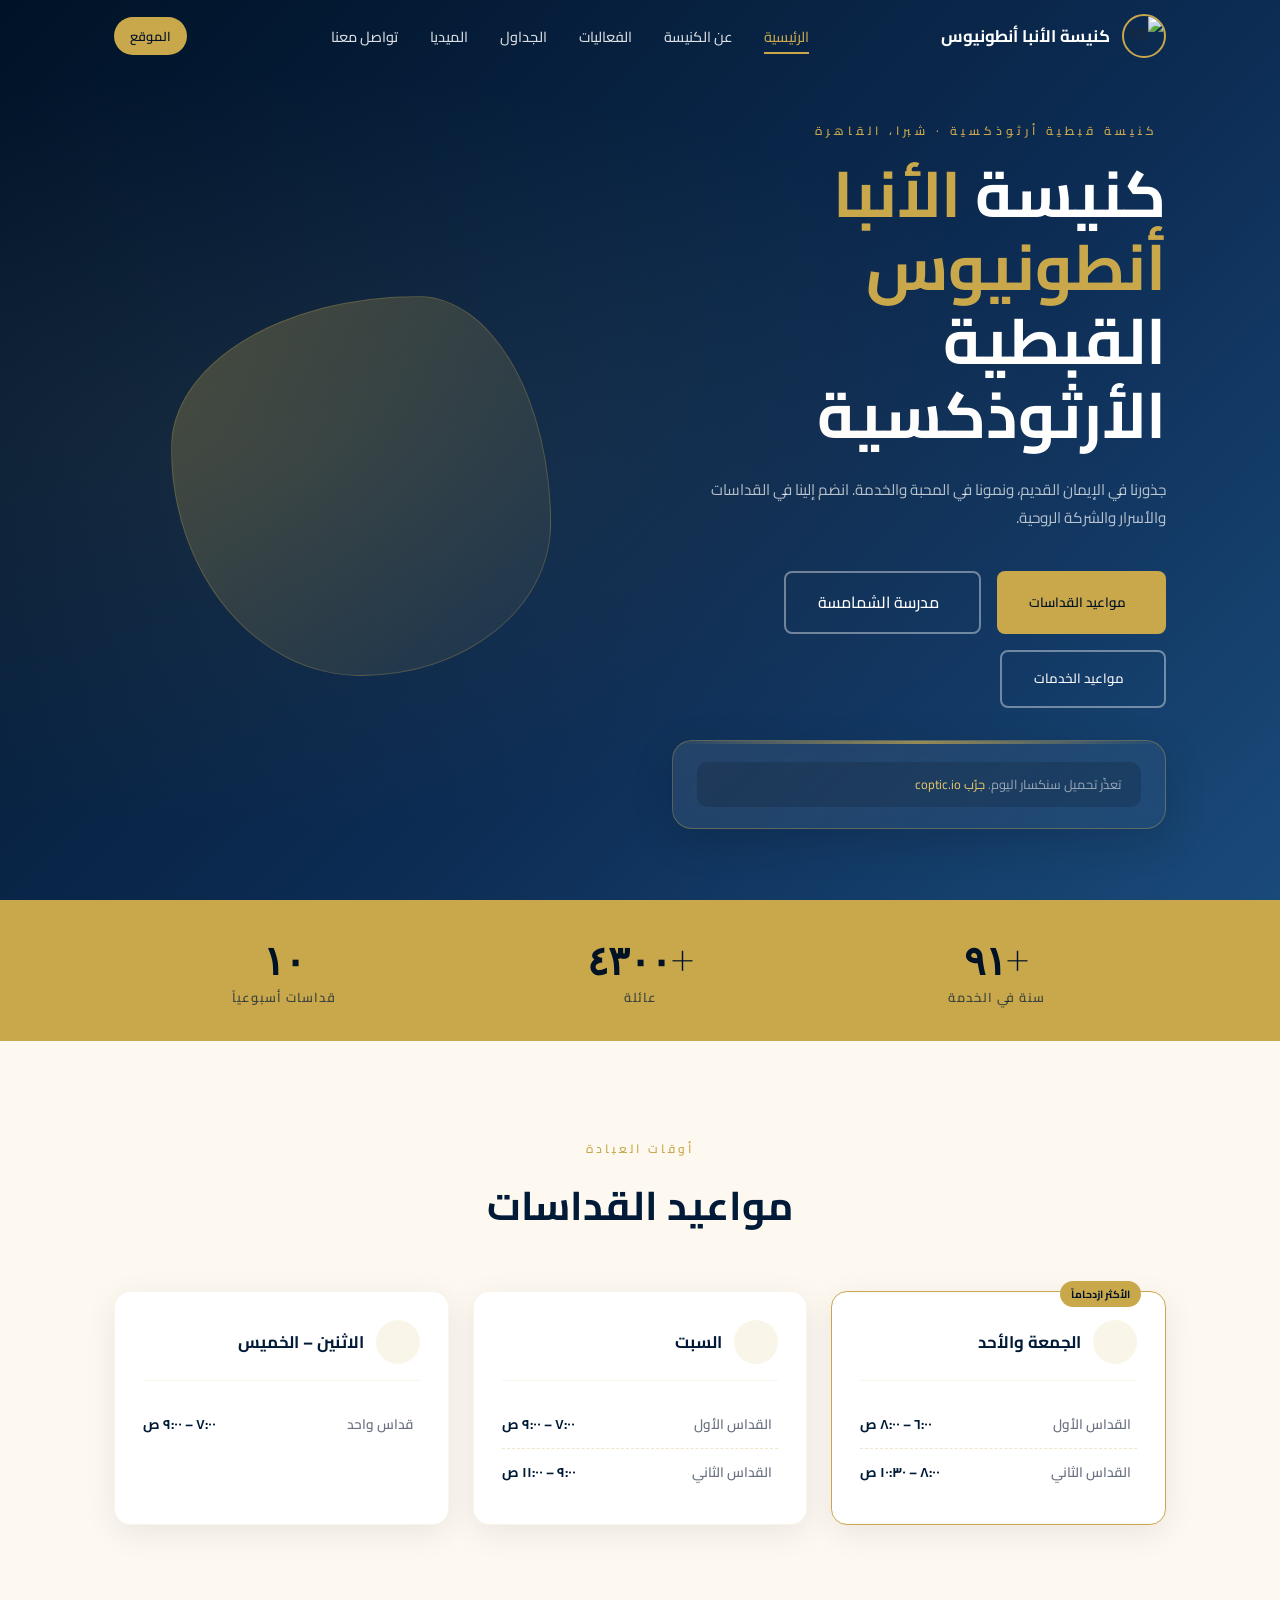
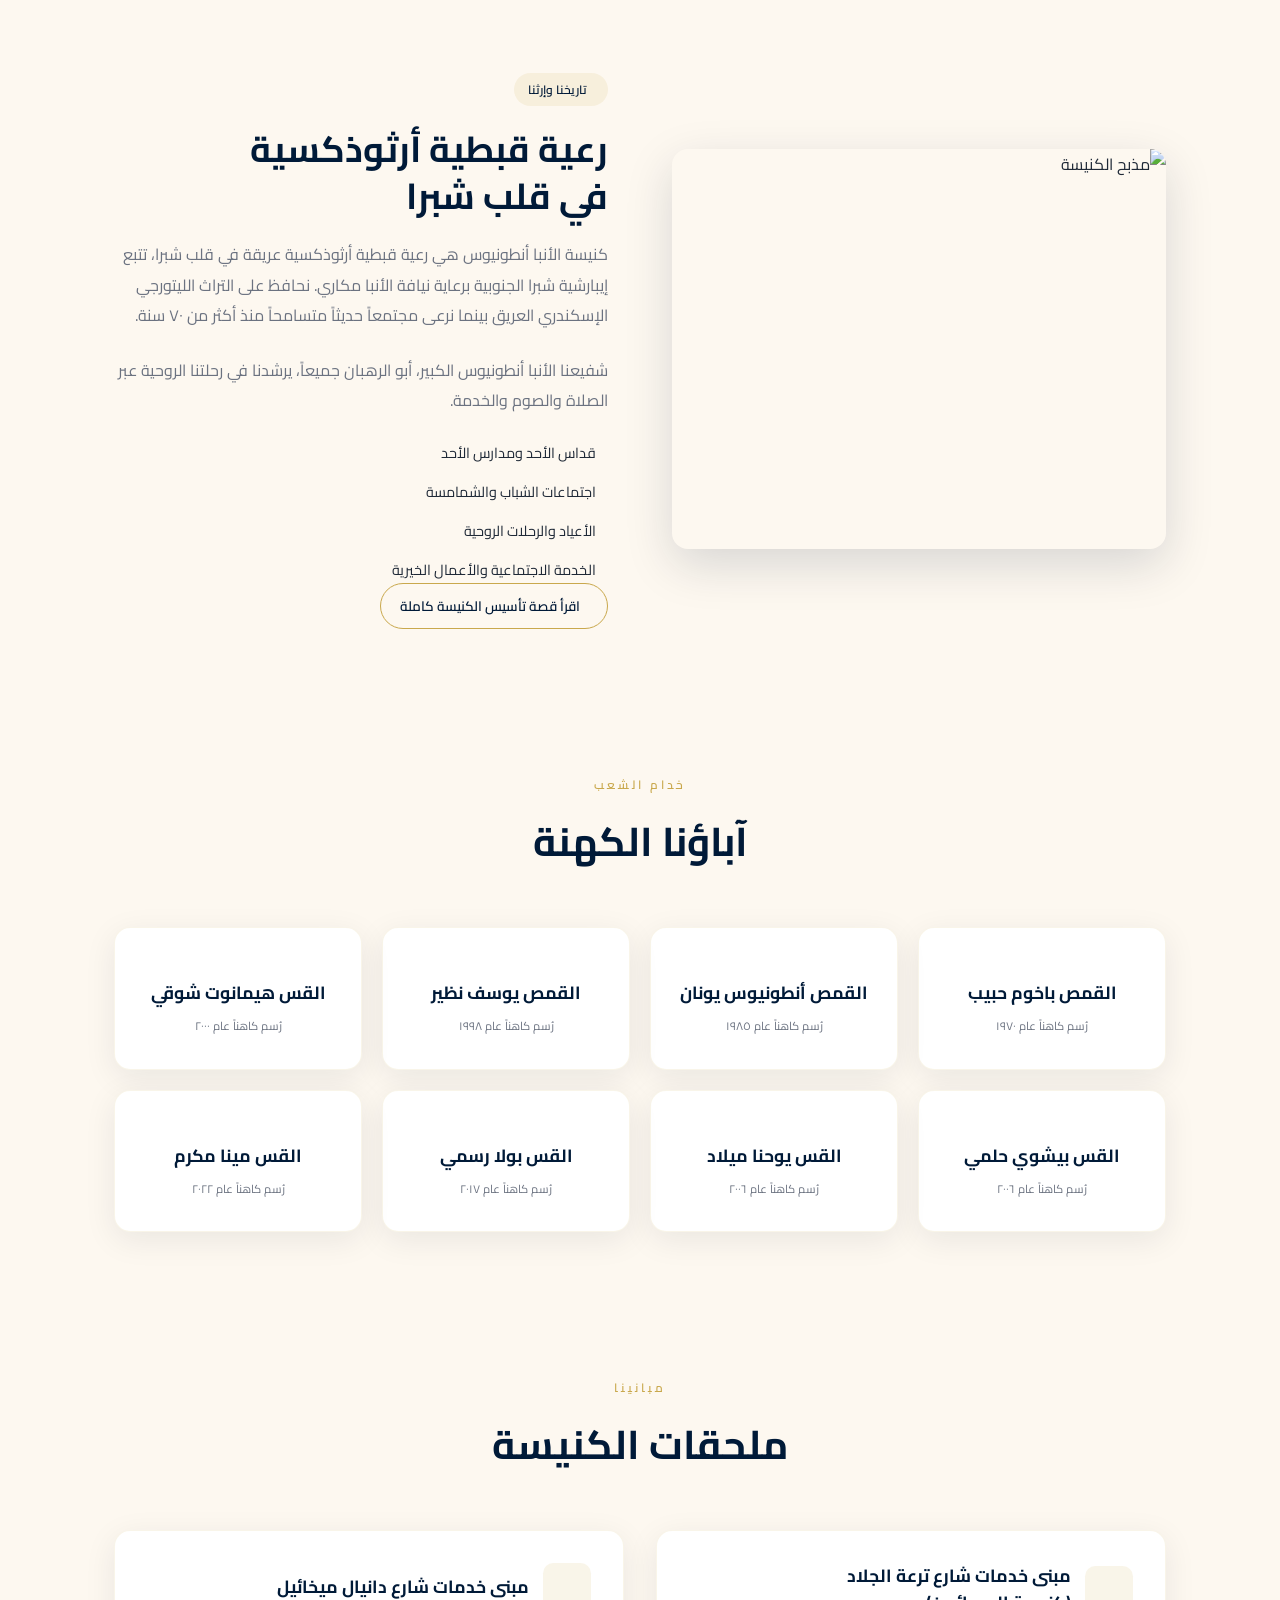
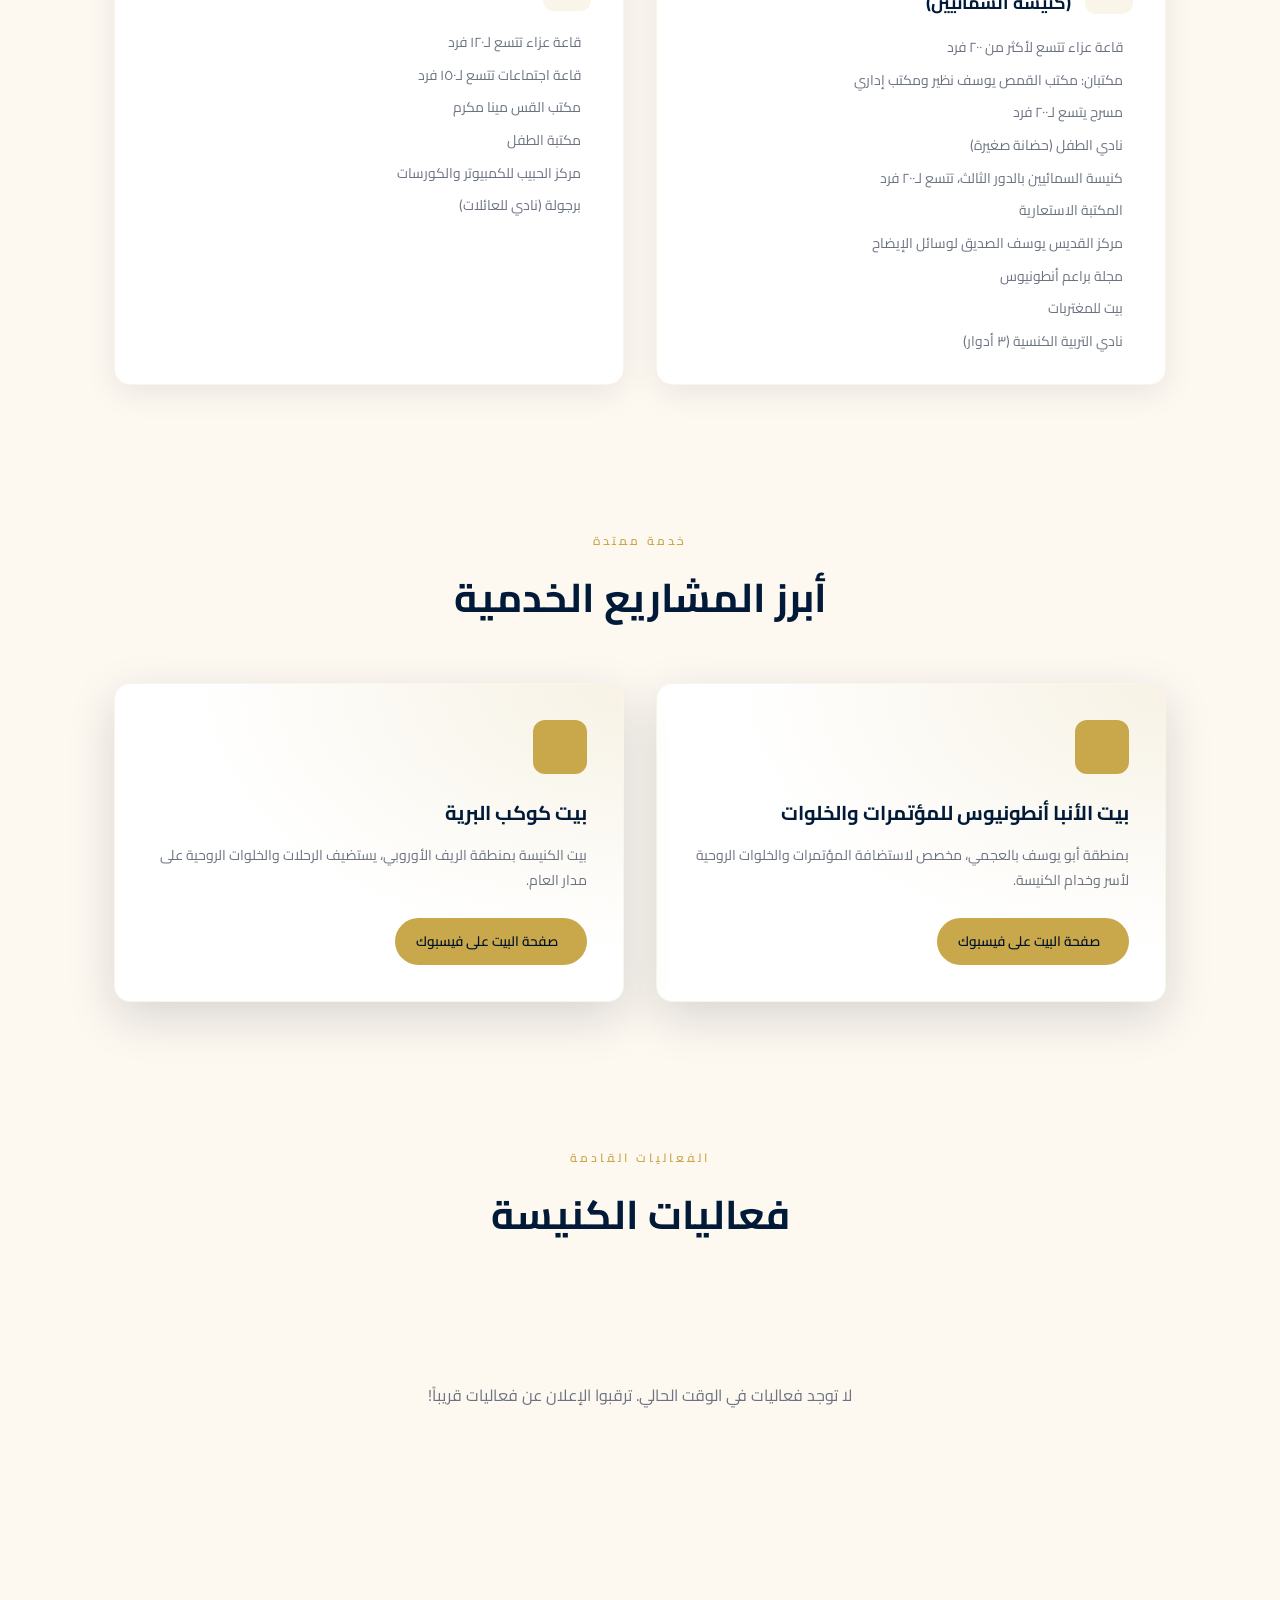
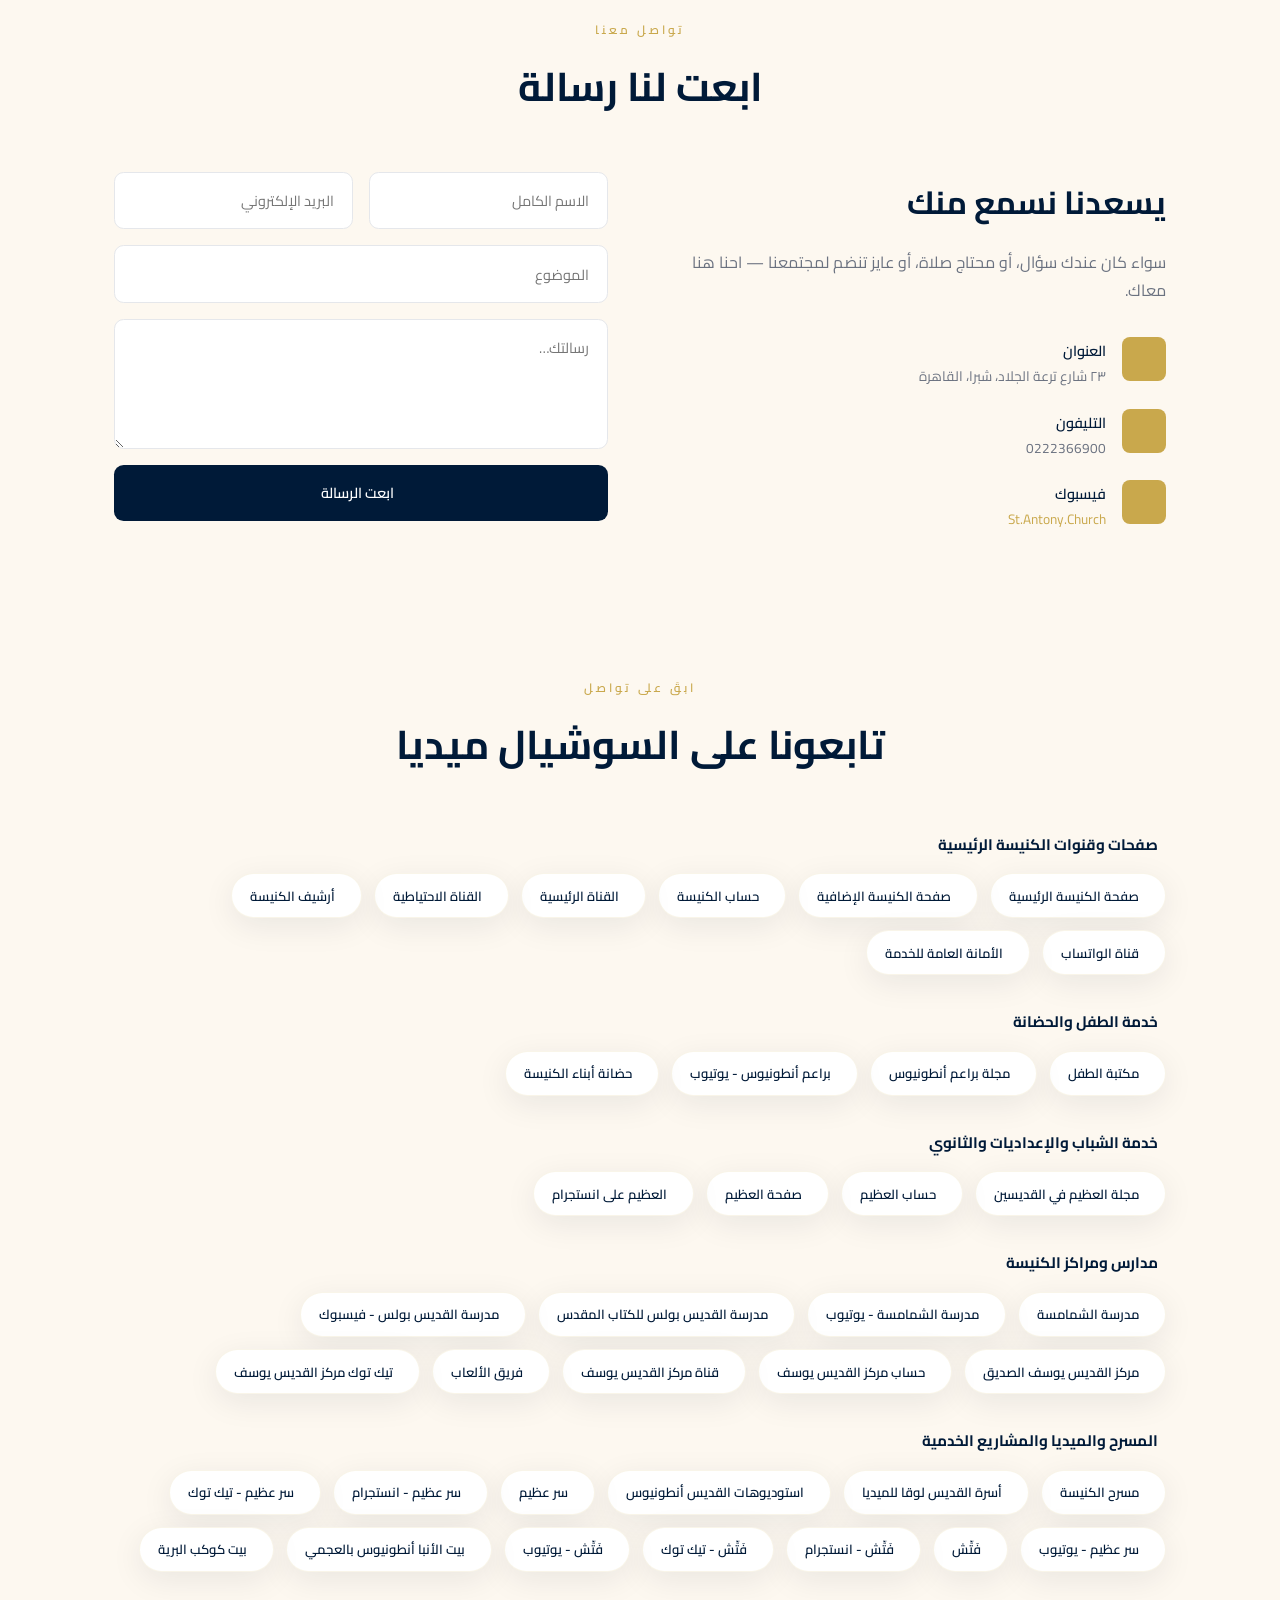
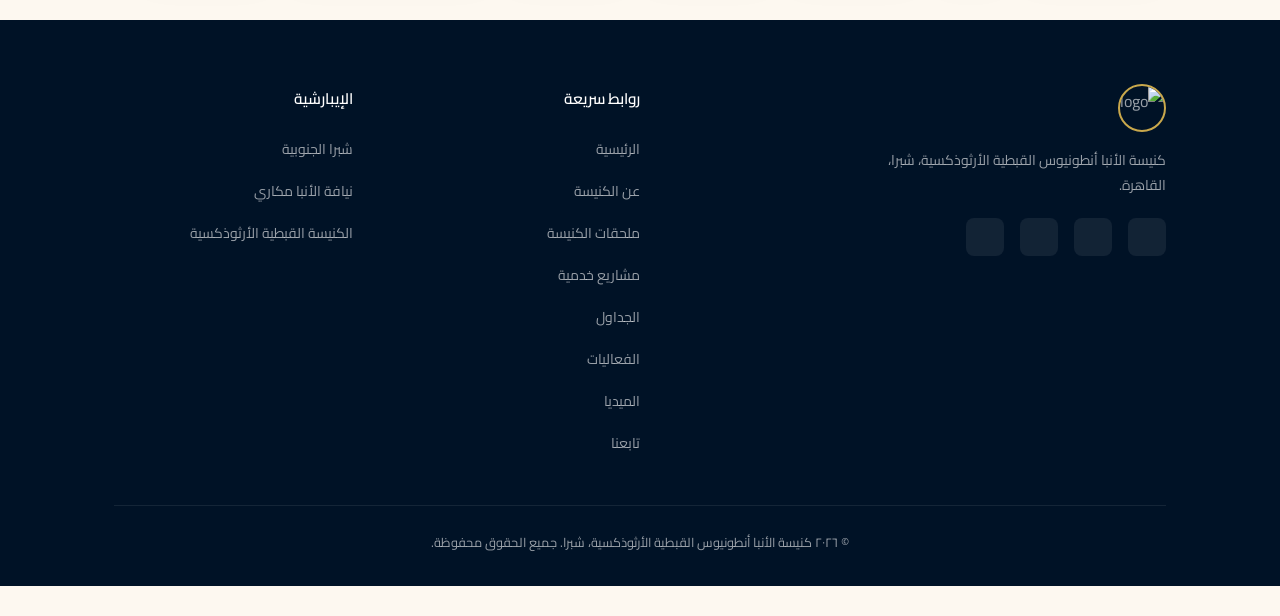
==== commit e98ce8a7: "Update bishop name in footer links" ====
--- a/index.html
+++ b/index.html
@@ -3188,7 +3188,7 @@
                         <h4>الإيبارشية</h4>
                         <ul>
                             <li><a href="#">شبرا الجنوبية</a></li>
-                            <li><a href="#">نيافة الأنبا مكاريوس</a></li>
+                            <li><a href="#">نيافة الأنبا مكاري</a></li>
                             <li><a href="#">الكنيسة القبطية الأرثوذكسية</a></li>
                         </ul>
                     </div>
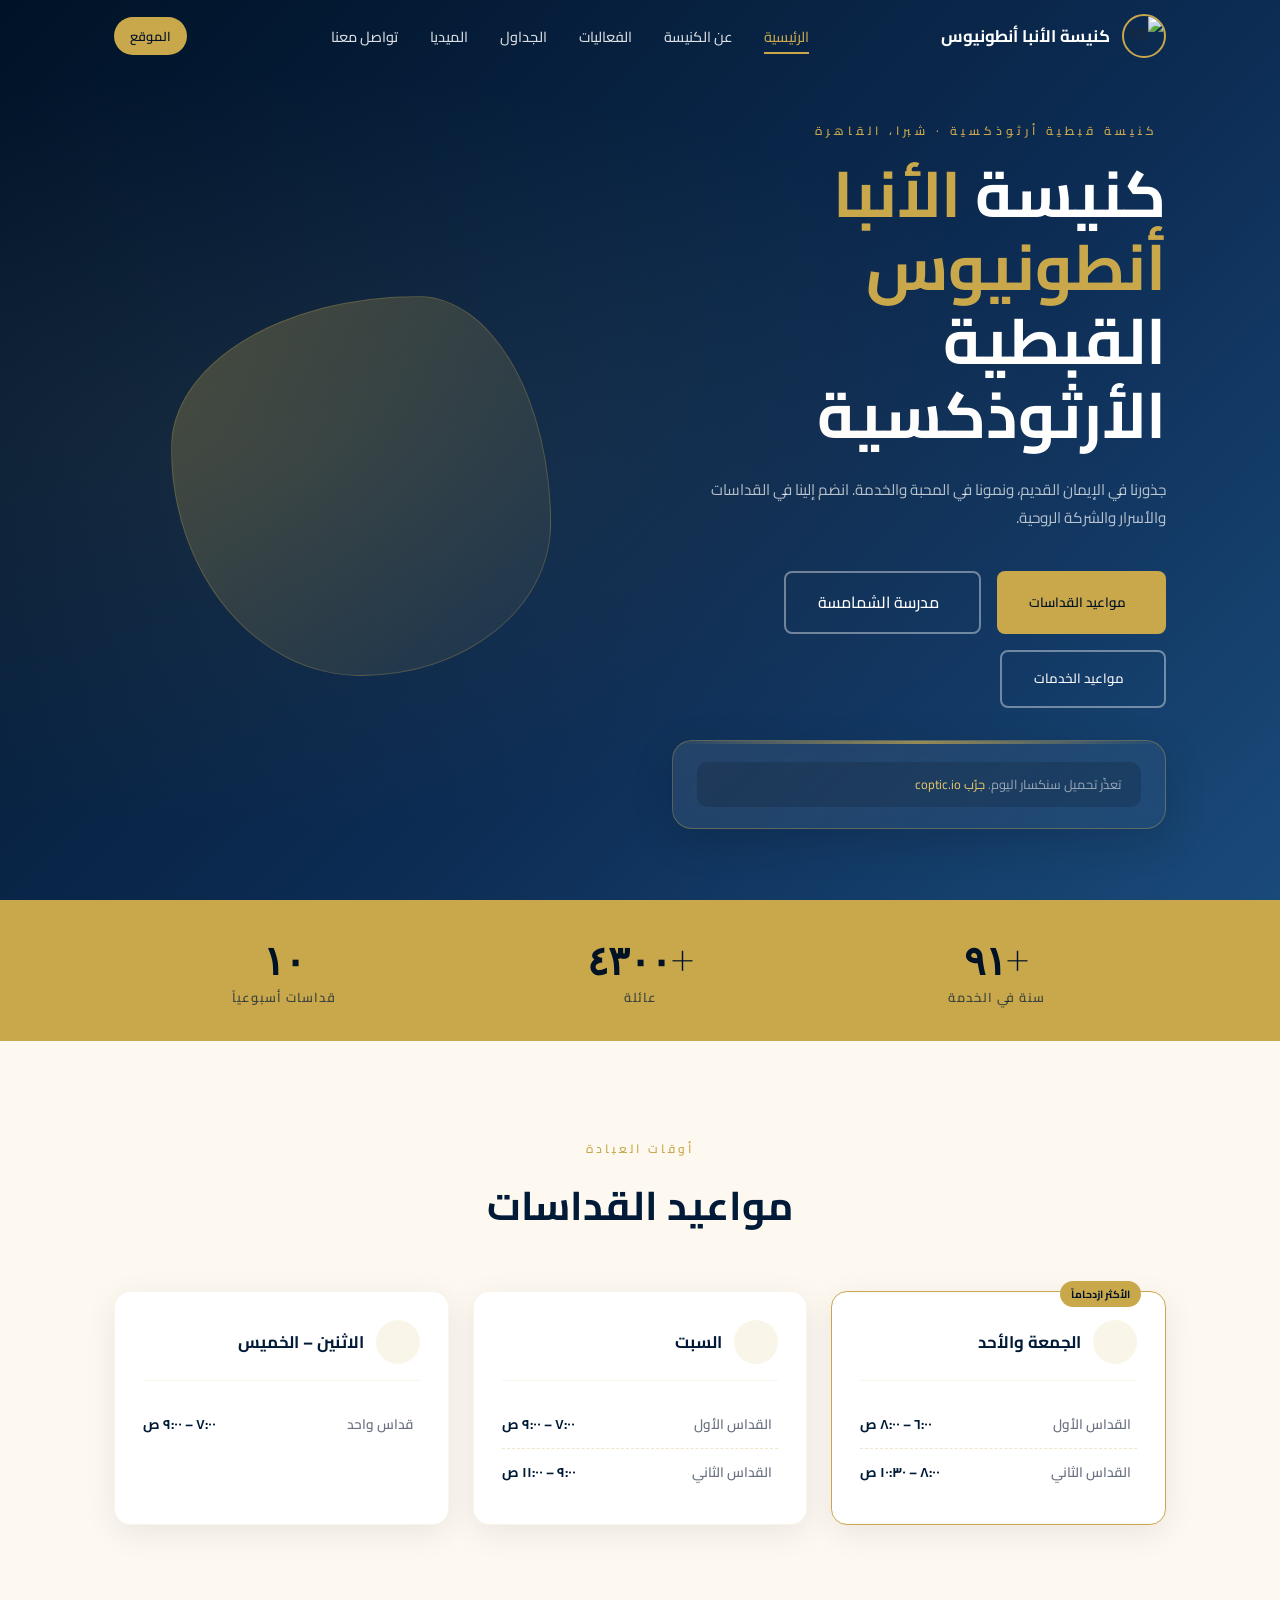
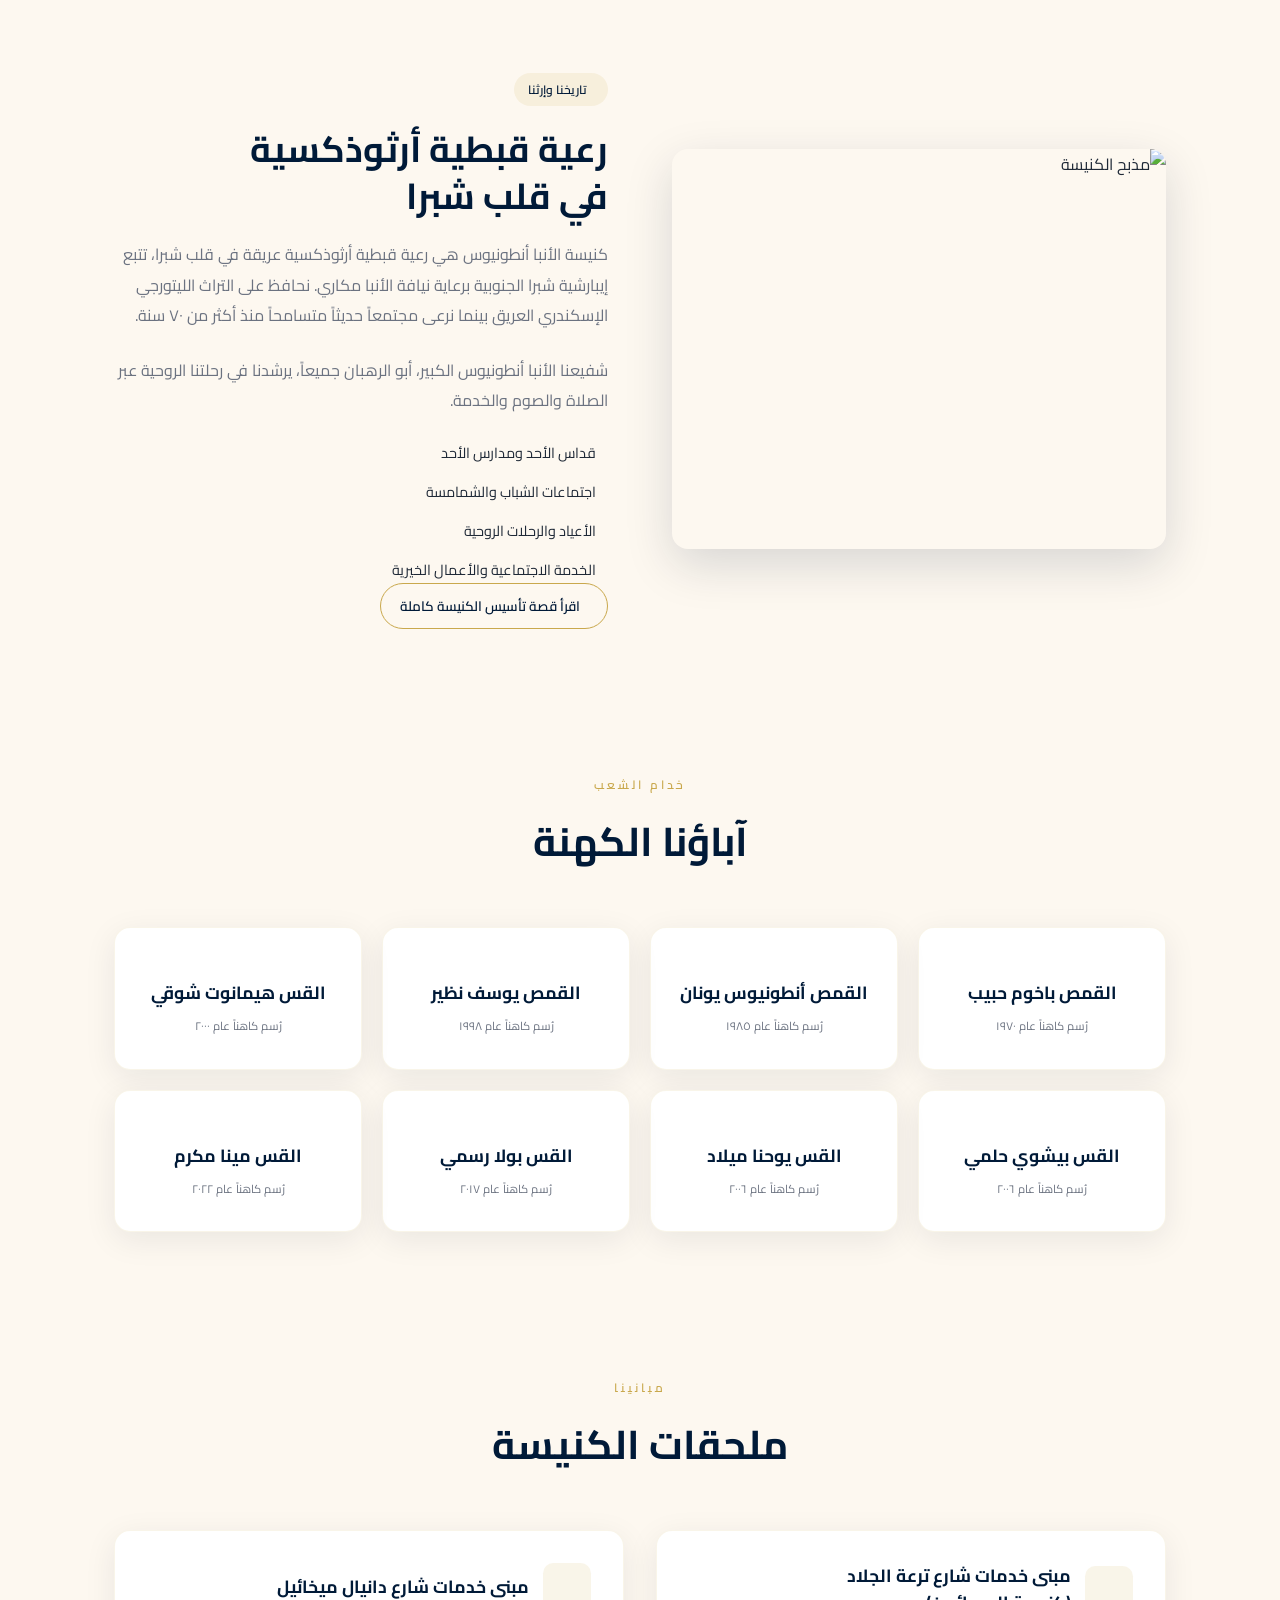
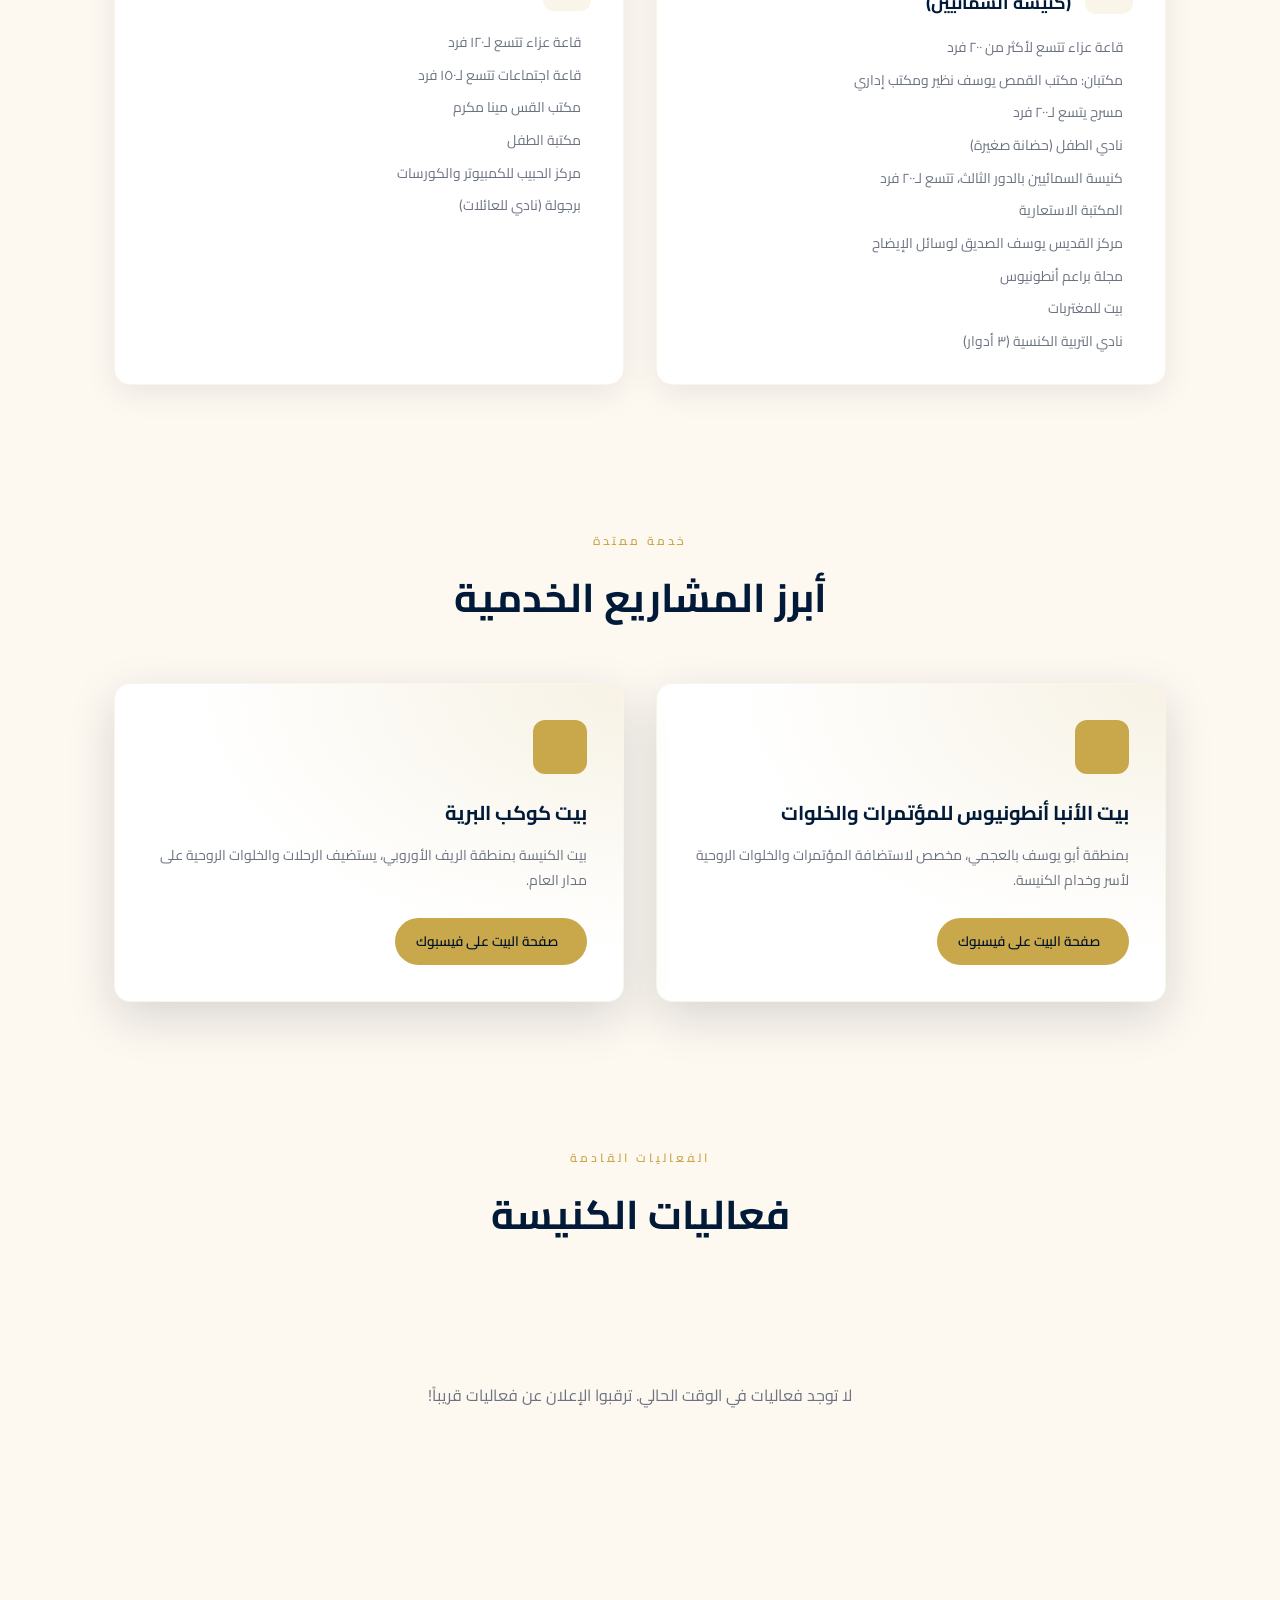
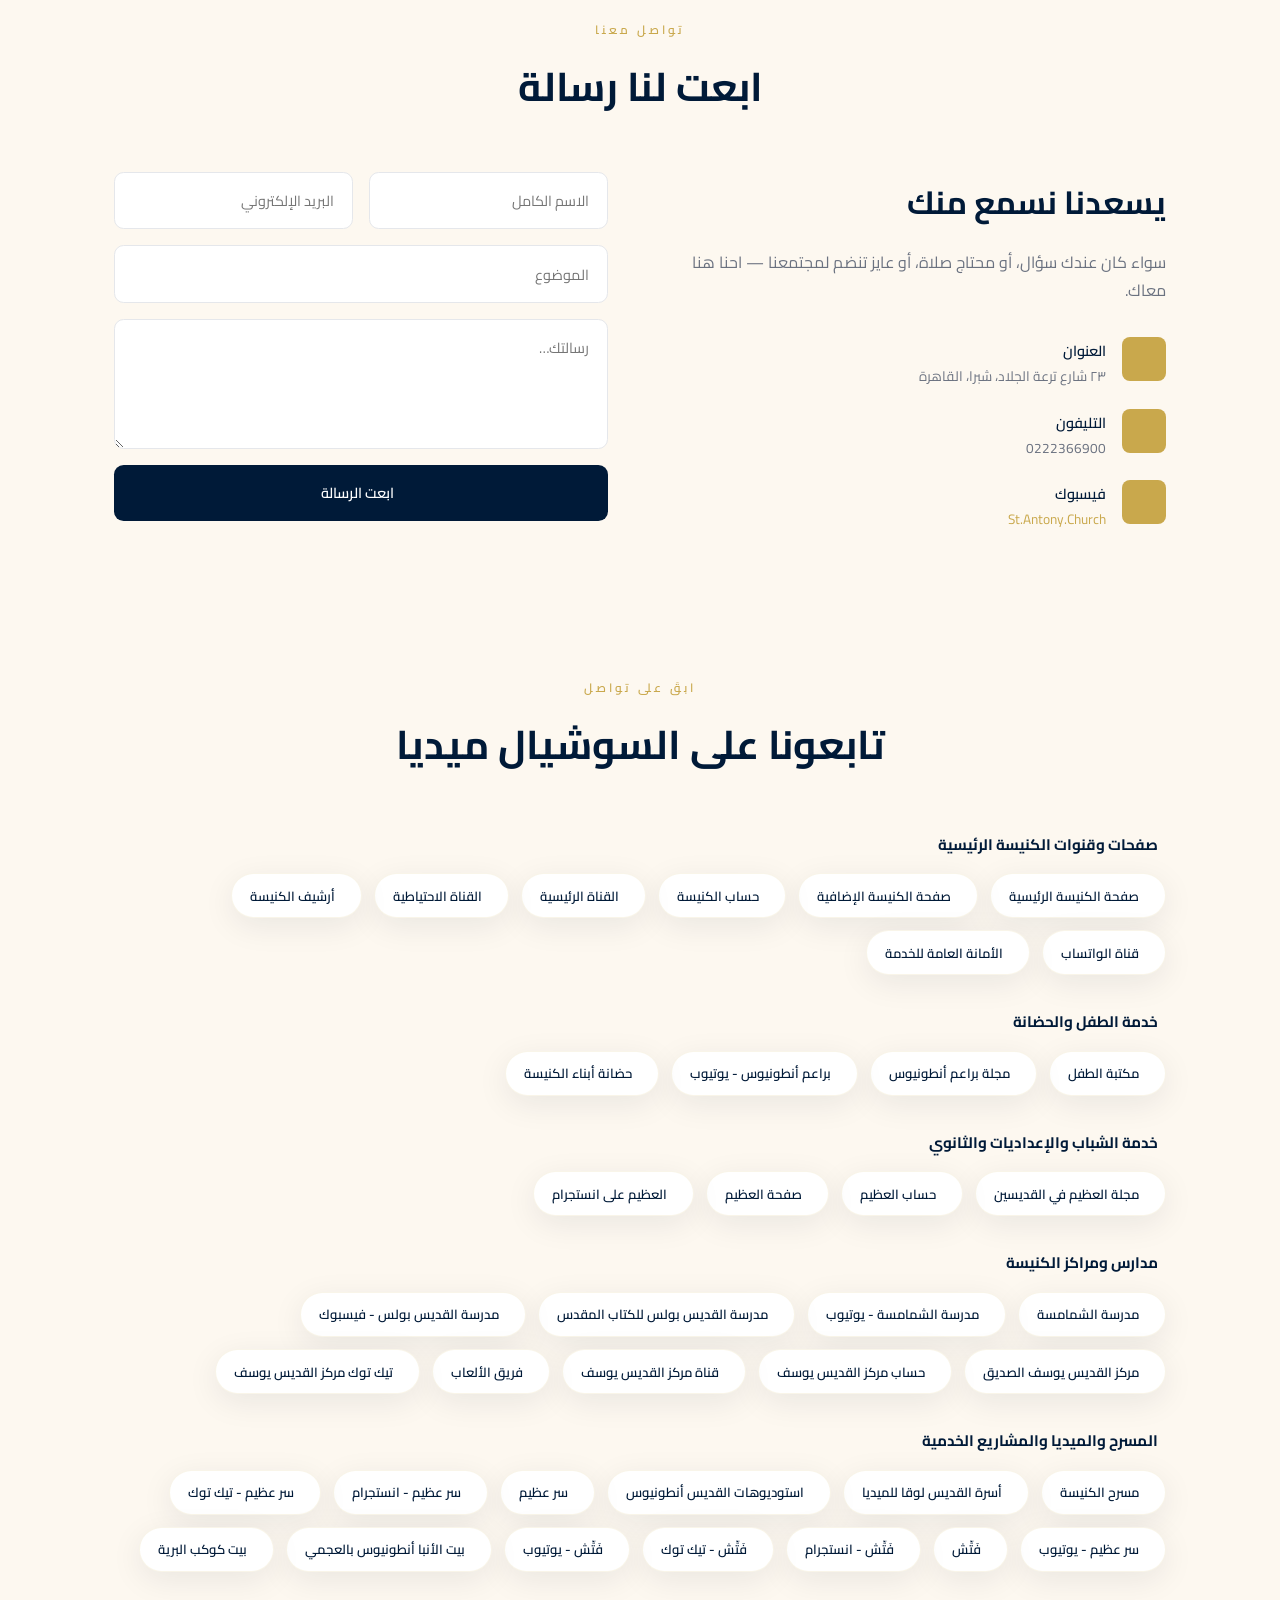
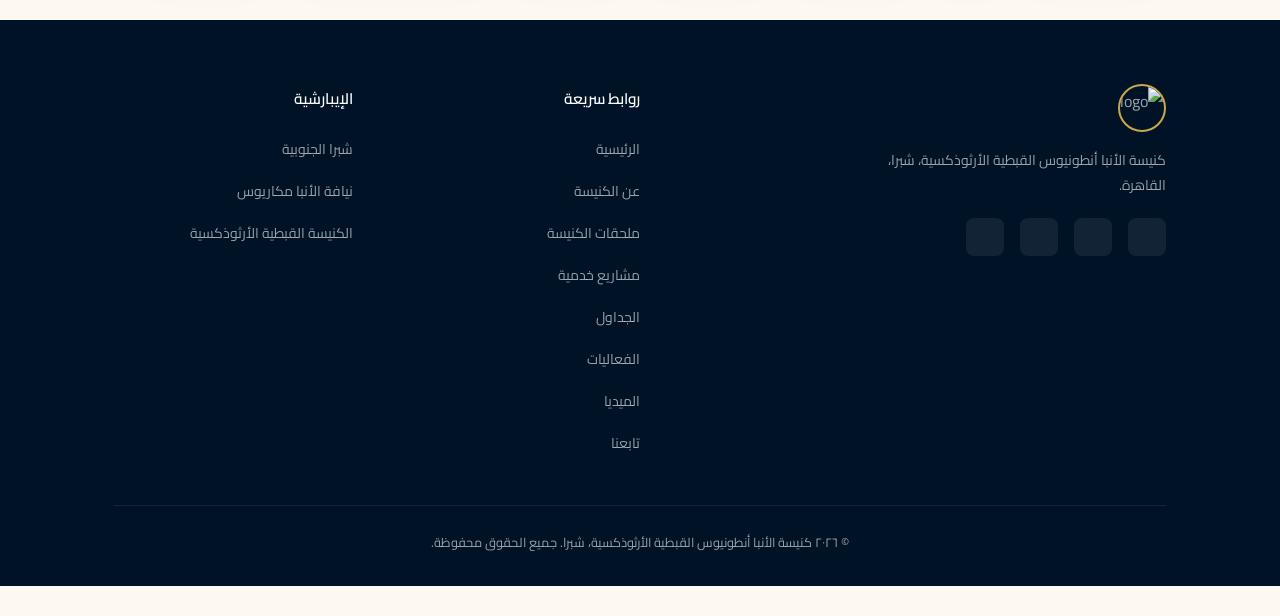
==== commit 811357da: "." ====
--- a/index.html
+++ b/index.html
@@ -3188,7 +3188,7 @@
                         <h4>الإيبارشية</h4>
                         <ul>
                             <li><a href="#">شبرا الجنوبية</a></li>
-                            <li><a href="#">نيافة الأنبا مكاري</a></li>
+                            <li><a href="#">نيافة الأنبا مكاريوس</a></li>
                             <li><a href="#">الكنيسة القبطية الأرثوذكسية</a></li>
                         </ul>
                     </div>
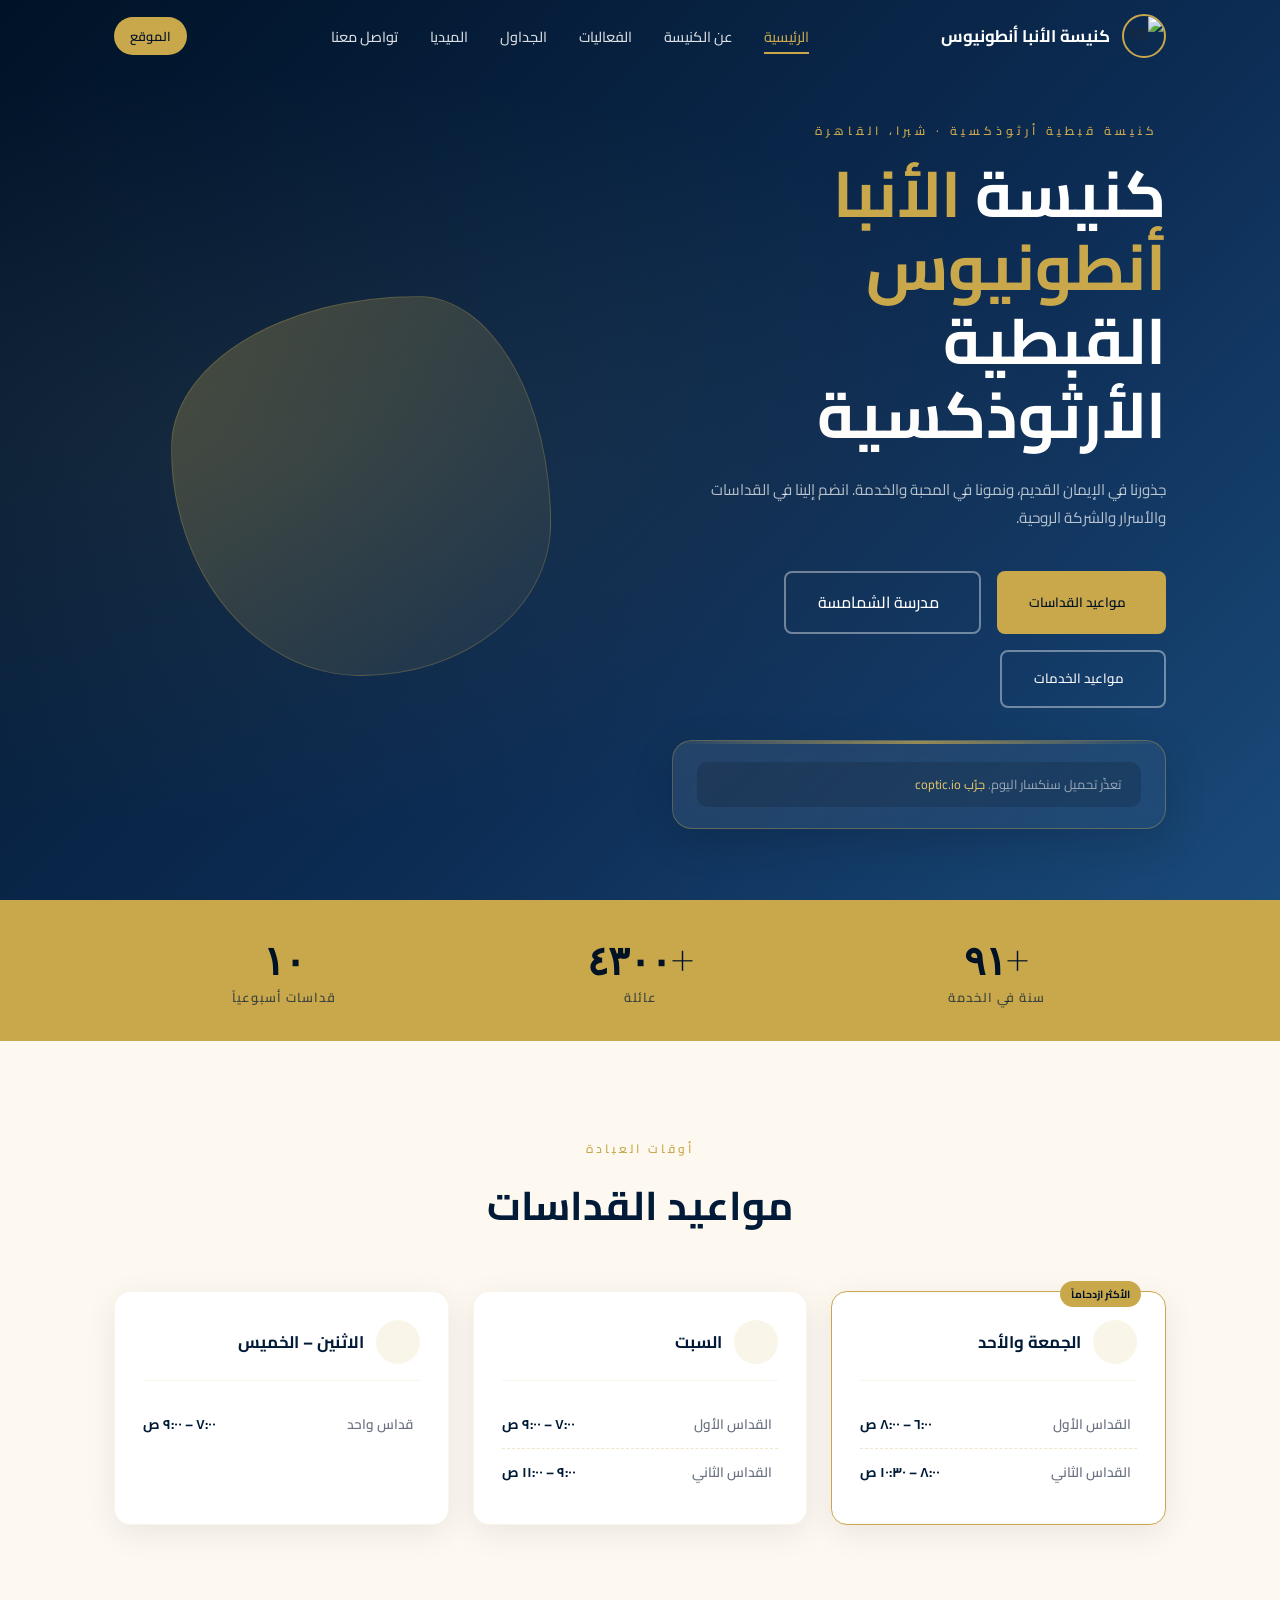
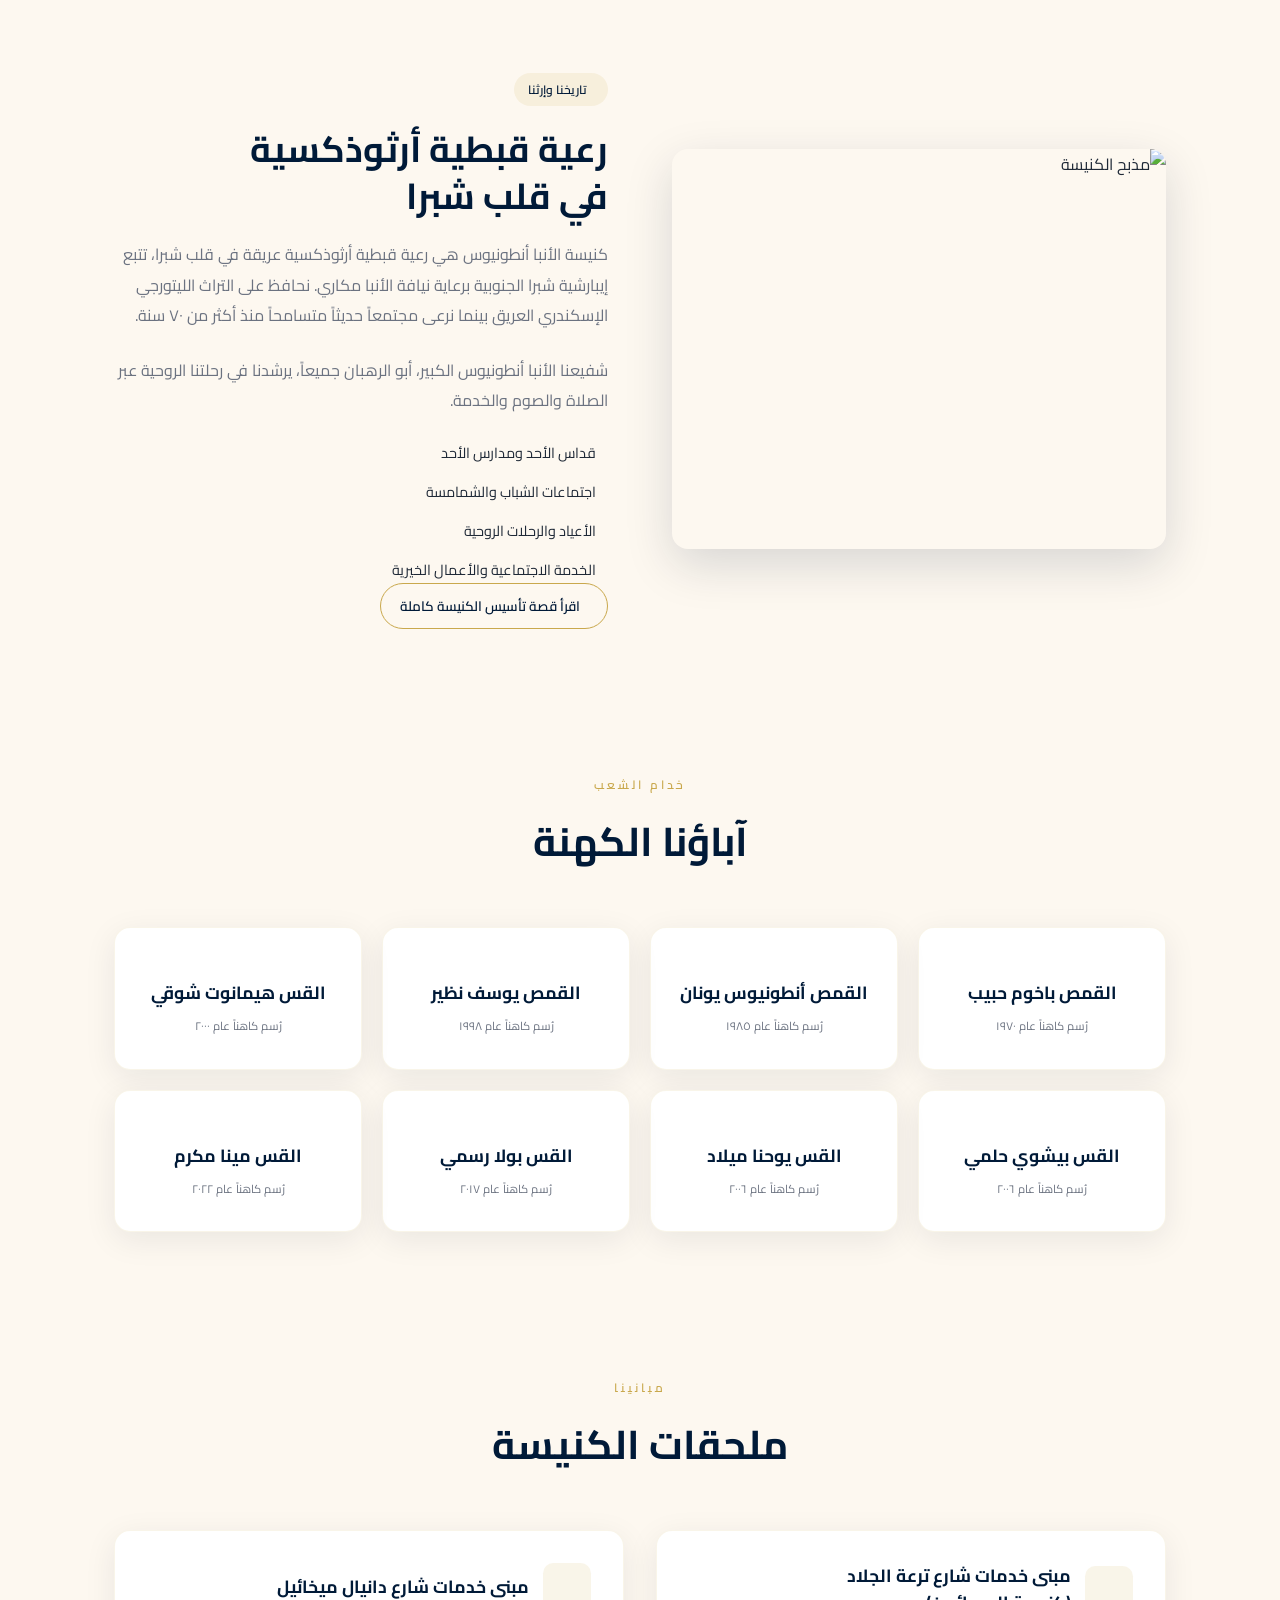
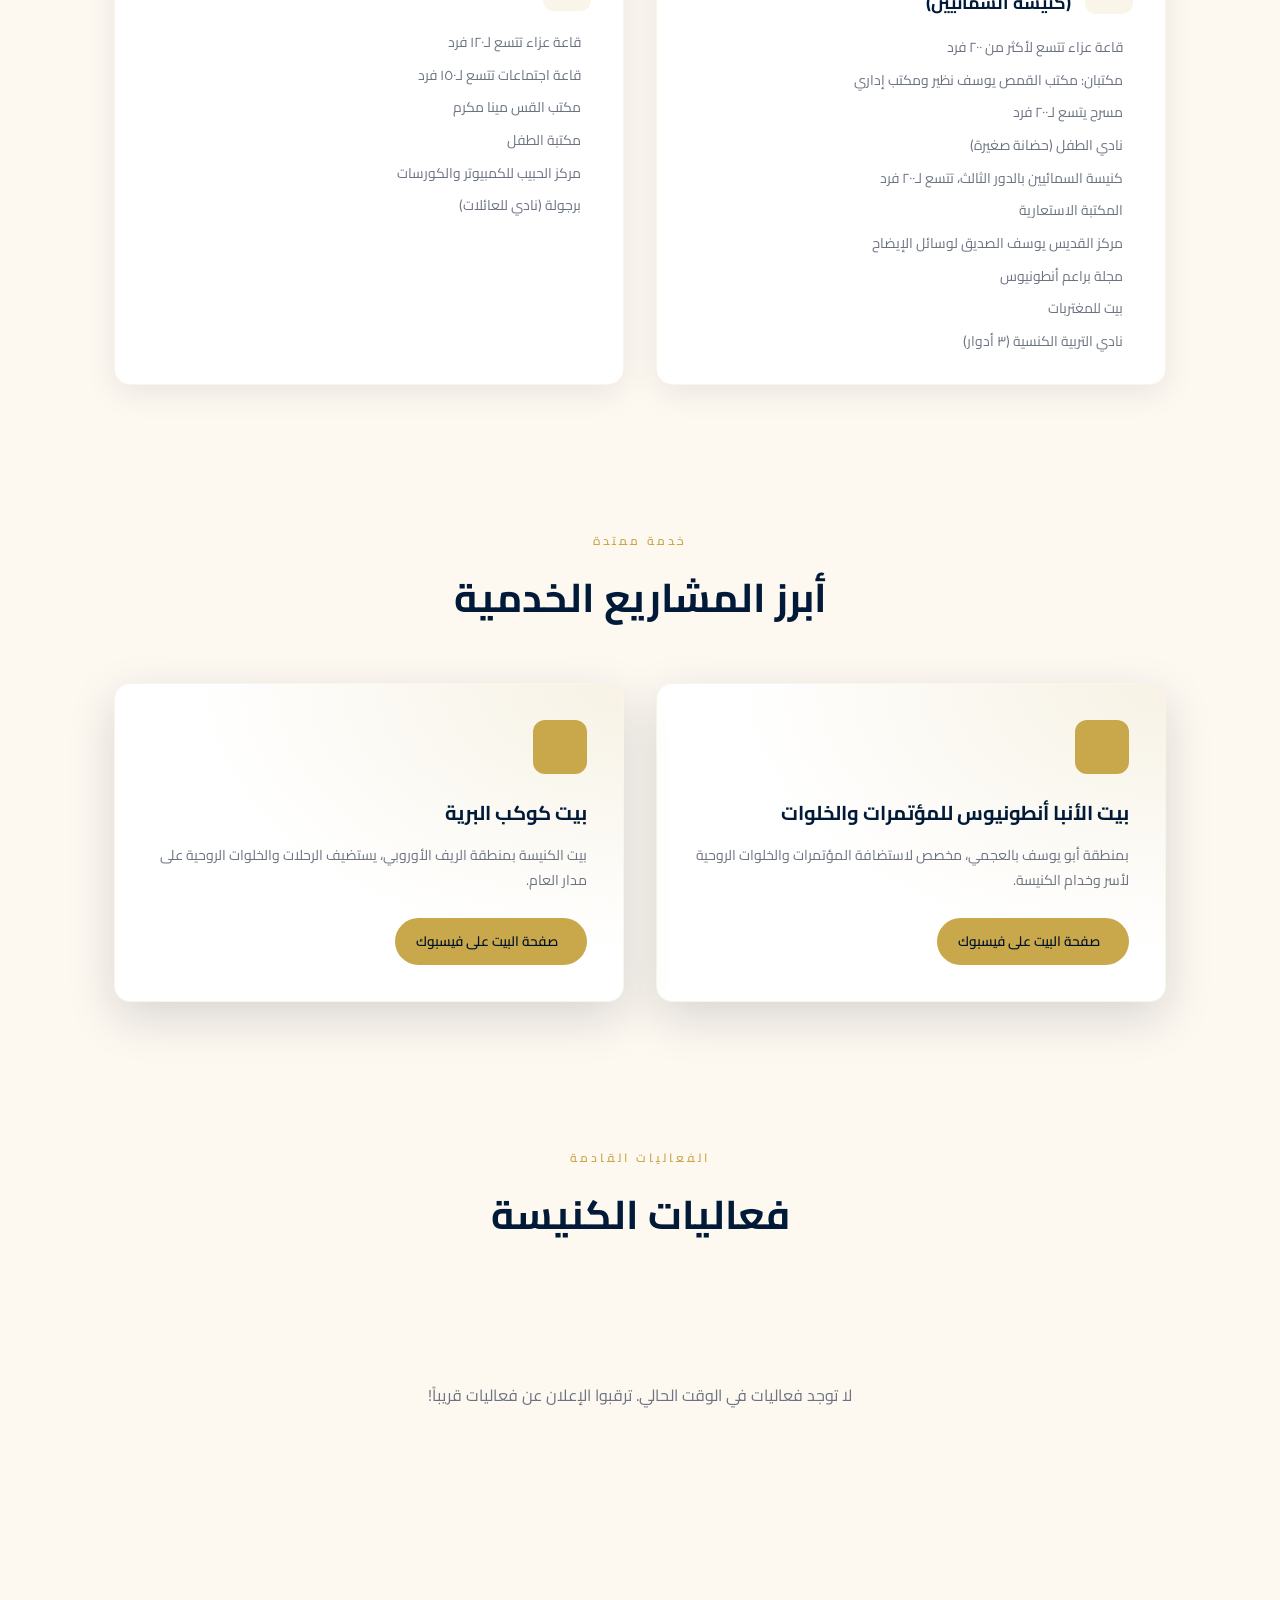
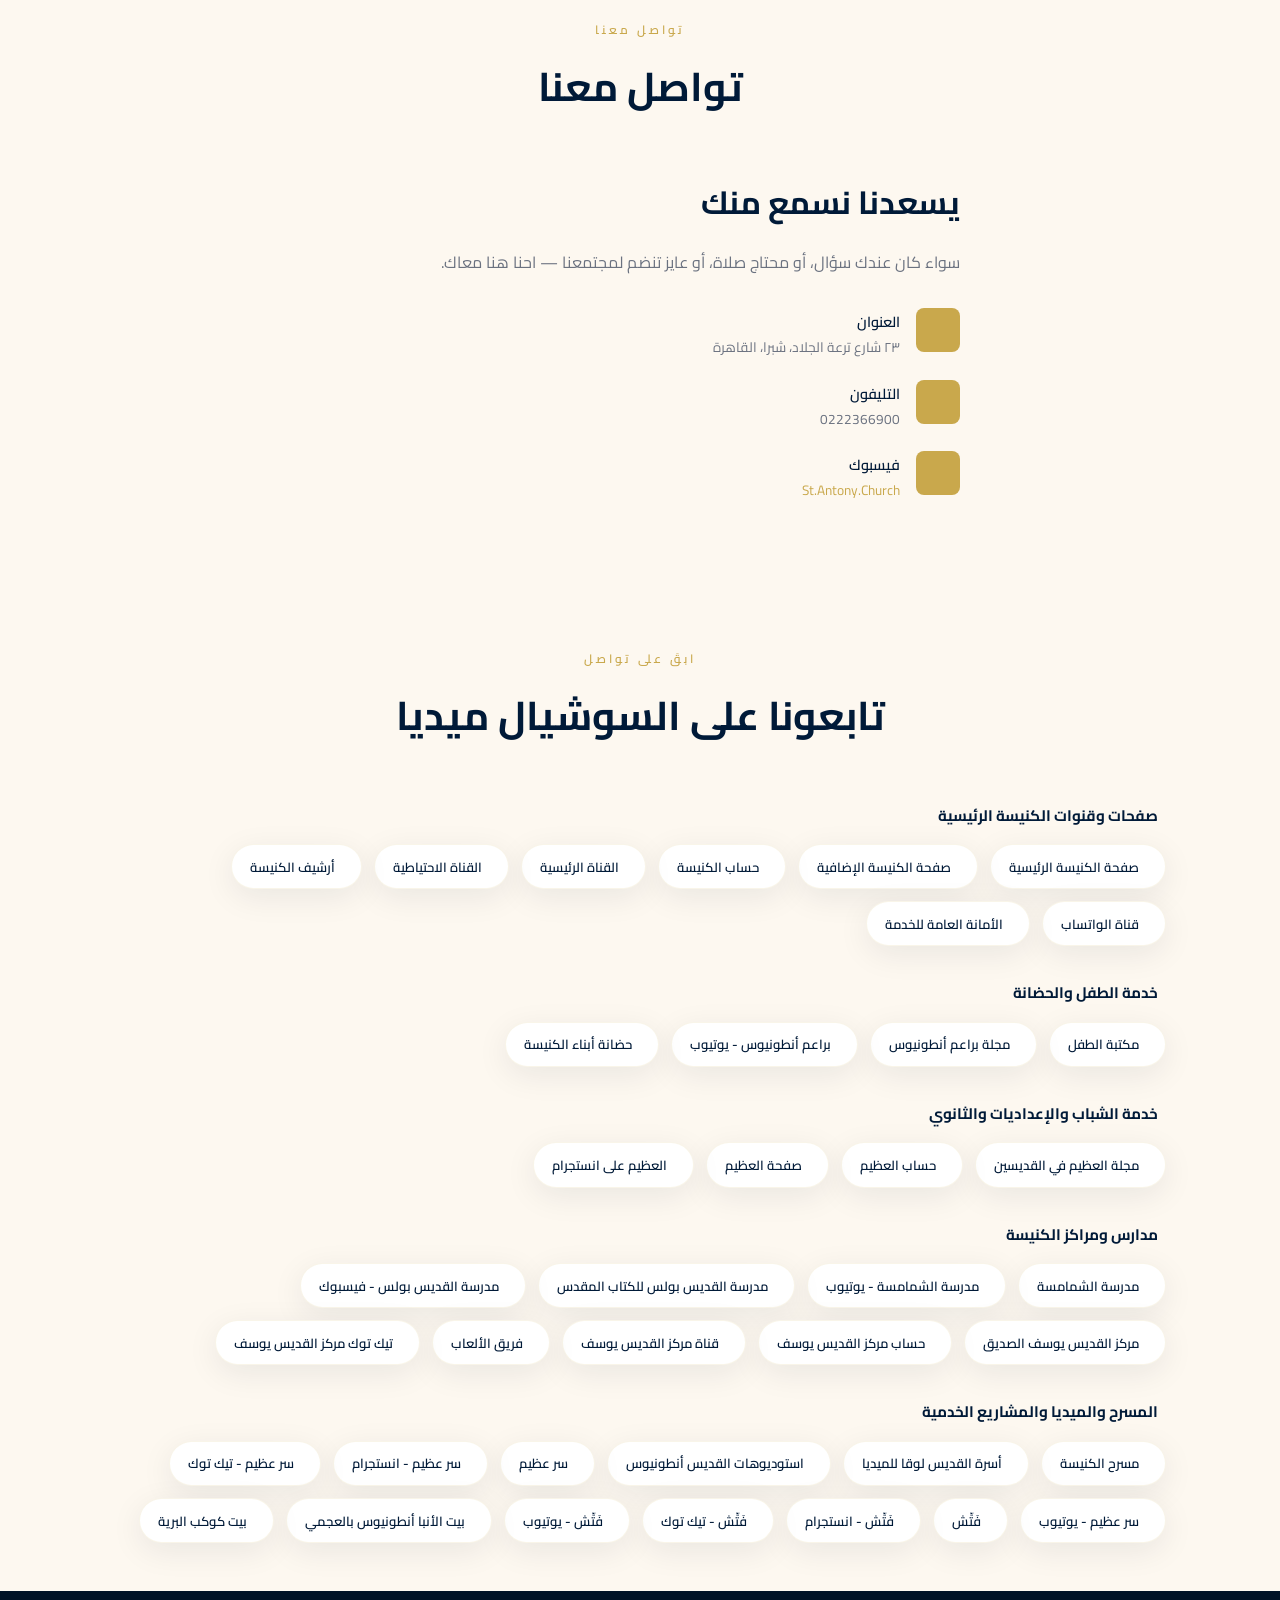
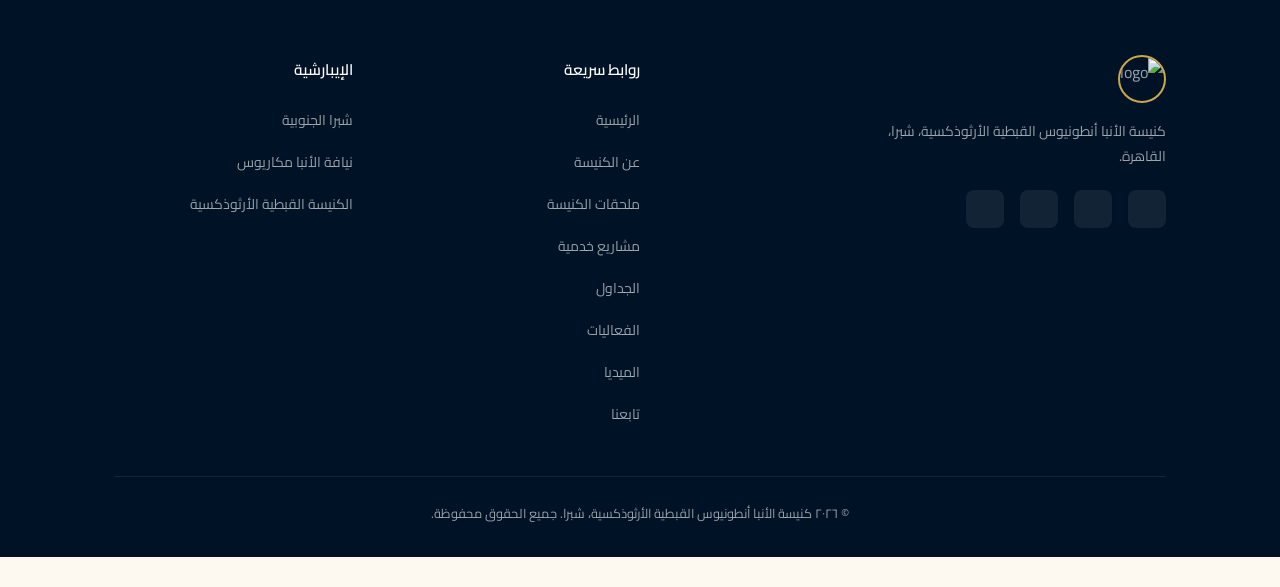
==== commit c0f980d7: "Refactor contact section and remove form Updated contact section layout and removed the contact form" ====
--- a/index.html
+++ b/index.html
@@ -1040,9 +1040,11 @@
         }
         .contact-grid {
             display: grid;
-            grid-template-columns: 1fr 1fr;
-            gap: 4rem;
+            grid-template-columns: 1fr;
+            gap: 2rem;
             align-items: start;
+            max-width: 640px;
+            margin: 0 auto;
         }
         .contact-info h2 {
             font-size: clamp(1.5rem, 3vw, 2rem);
@@ -1092,86 +1094,6 @@
             font-size: .85rem;
             color: var(--gray);
             margin: 0;
-        }
-        .contact-form {
-            display: grid;
-            gap: 1rem;
-        }
-        .form-row-2 {
-            display: grid;
-            grid-template-columns: 1fr 1fr;
-            gap: 1rem;
-        }
-        .contact-form input,
-        .contact-form textarea {
-            width: 100%;
-            padding: .9rem 1.1rem;
-            border-radius: .6rem;
-            font-family: inherit;
-            font-size: .9rem;
-            border: 1.5px solid #e5e7eb;
-            background: var(--white);
-            color: var(--text);
-            transition: border-color var(--transition);
-            outline: none;
-        }
-        .dark .contact-form input,
-        .dark .contact-form textarea {
-            background: #132035;
-            border-color: #1e3a5f;
-            color: #e5e7eb;
-        }
-        .contact-form input:focus,
-        .contact-form textarea:focus {
-            border-color: var(--gold);
-        }
-        .contact-form textarea {
-            height: 130px;
-            resize: vertical;
-        }
-        .form-submit {
-            padding: .9rem;
-            border-radius: .6rem;
-            background: var(--navy);
-            color: #fff;
-            font-size: .9rem;
-            font-weight: 600;
-            transition: all var(--transition);
-            display: flex;
-            align-items: center;
-            justify-content: center;
-            gap: .5rem;
-        }
-        .dark .form-submit {
-            background: var(--gold);
-            color: var(--navy-deep);
-        }
-        .form-submit:hover {
-            background: var(--gold);
-            color: var(--navy-deep);
-            transform: translateY(-2px);
-        }
-        .form-success {
-            display: none;
-            text-align: center;
-            padding: 2rem;
-            border-radius: var(--radius);
-            background: rgba(201, 168, 76, .1);
-            border: 1px solid var(--gold);
-        }
-        .form-success i {
-            color: var(--gold);
-            display: block;
-            margin: 0 auto .75rem;
-            font-size: 2rem;
-        }
-        @media(max-width:768px) {
-            .contact-grid {
-                grid-template-columns: 1fr;
-            }
-            .form-row-2 {
-                grid-template-columns: 1fr;
-            }
         }
         .footer {
             background: var(--navy-deep);
@@ -3064,7 +2986,7 @@
 
         <section class="section container" id="contact">
             <span class="section-label">تواصل معنا</span>
-            <h2 class="section-title">ابعت لنا رسالة</h2>
+            <h2 class="section-title">تواصل معنا</h2>
             <div class="contact-grid reveal">
                 <div class="contact-info">
                     <h2>يسعدنا نسمع منك</h2>
@@ -3075,16 +2997,6 @@
                         <div class="contact-item"><div class="contact-icon"><i class="ri-facebook-box-line"></i></div><div class="contact-item-text"><h4>فيسبوك</h4><p><a href="https://www.facebook.com/St.Antony.Church" target="_blank" style="color:var(--gold)">St.Antony.Church</a></p></div></div>
                     </div>
                 </div>
-                <form class="contact-form" id="contact-form">
-                    <div class="form-row-2">
-                        <input type="text" id="cf-name" placeholder="الاسم الكامل" required />
-                        <input type="email" id="cf-email" placeholder="البريد الإلكتروني" required />
-                    </div>
-                    <input type="text" id="cf-subject" placeholder="الموضوع" />
-                    <textarea id="cf-message" placeholder="رسالتك…" required></textarea>
-                    <button type="submit" class="form-submit"><i class="ri-send-plane-line"></i> ابعت الرسالة</button>
-                    <div class="form-success" id="form-success"><i class="ri-checkbox-circle-line"></i><strong>تم الإرسال!</strong><p>شكراً ليك. هنرد عليك في أقرب وقت.</p></div>
-                </form>
             </div>
         </section>
 
@@ -3598,71 +3510,6 @@
             await API.saveBooking(b);
             document.getElementById('booking-form').style.display = 'none';
             document.getElementById('booking-success').style.display = 'flex';
-        };
-        document.getElementById('contact-form').onsubmit = async function(e) {
-            e.preventDefault();
-            var btn = document.querySelector('#contact-form .form-submit');
-            if (btn) {
-                btn.disabled = true;
-                btn.innerHTML = '<i class="ri-loader-4-line"></i> جارٍ الإرسال...';
-            }
-            var msg = {
-                id: Date.now(),
-                name: document.getElementById('cf-name').value.trim(),
-                email: document.getElementById('cf-email').value.trim(),
-                subject: document.getElementById('cf-subject').value.trim() || 'بدون موضوع',
-                message: document.getElementById('cf-message').value.trim(),
-                date: new Date().toLocaleString('ar-EG'),
-                read: false
-            };
-            if (!msg.name || !msg.email || !msg.message) {
-                toast('من فضلك املأ الاسم والبريد والرسالة');
-                if (btn) {
-                    btn.disabled = false;
-                    btn.innerHTML = '<i class="ri-send-plane-line"></i> ابعت الرسالة';
-                }
-                return;
-            }
-
-            var saved = await API.saveMessage(msg);
-
-            var emailOk = false;
-            try {
-                var res = await fetch('https://formsubmit.co/ajax/info@stantonychurch.com', {
-                    method: 'POST',
-                    headers: {
-                        'Content-Type': 'application/json',
-                        'Accept': 'application/json'
-                    },
-                    body: JSON.stringify({
-                        name: msg.name,
-                        email: msg.email,
-                        _replyto: msg.email,
-                        _subject: 'رسالة من موقع الكنيسة: ' + msg.subject,
-                        subject: msg.subject,
-                        message: msg.message,
-                        _template: 'table',
-                        _captcha: 'false'
-                    })
-                });
-                emailOk = res.ok;
-                if (!res.ok) console.warn('email status', res.status);
-            } catch (err) {
-                console.warn('email send failed', err);
-            }
-            document.getElementById('contact-form').querySelectorAll('input,textarea,button').forEach(function(el) {
-                el.style.display = 'none';
-            });
-            var success = document.getElementById('form-success');
-            success.style.display = 'block';
-            if (!saved && !emailOk) {
-                success.innerHTML = '<i class="ri-error-warning-line"></i><strong>تعذر الإرسال</strong><p>حاول مرة أخرى أو تواصل عبر الهاتف / فيسبوك.</p>';
-            } else if (!emailOk) {
-                success.innerHTML = '<i class="ri-checkbox-circle-line"></i><strong>تم حفظ الرسالة!</strong><p>وصلت للإدارة. الإيميل قد يتأخر قليلاً.</p>';
-            } else {
-                success.innerHTML = '<i class="ri-checkbox-circle-line"></i><strong>تم الإرسال!</strong><p>شكراً ليك. هنرد عليك في أقرب وقت على بريدك أو هاتفك.</p>';
-            }
-            toast(saved || emailOk ? 'تم إرسال الرسالة' : 'فشل الإرسال');
         };
 
         function isSummerSession(s) {
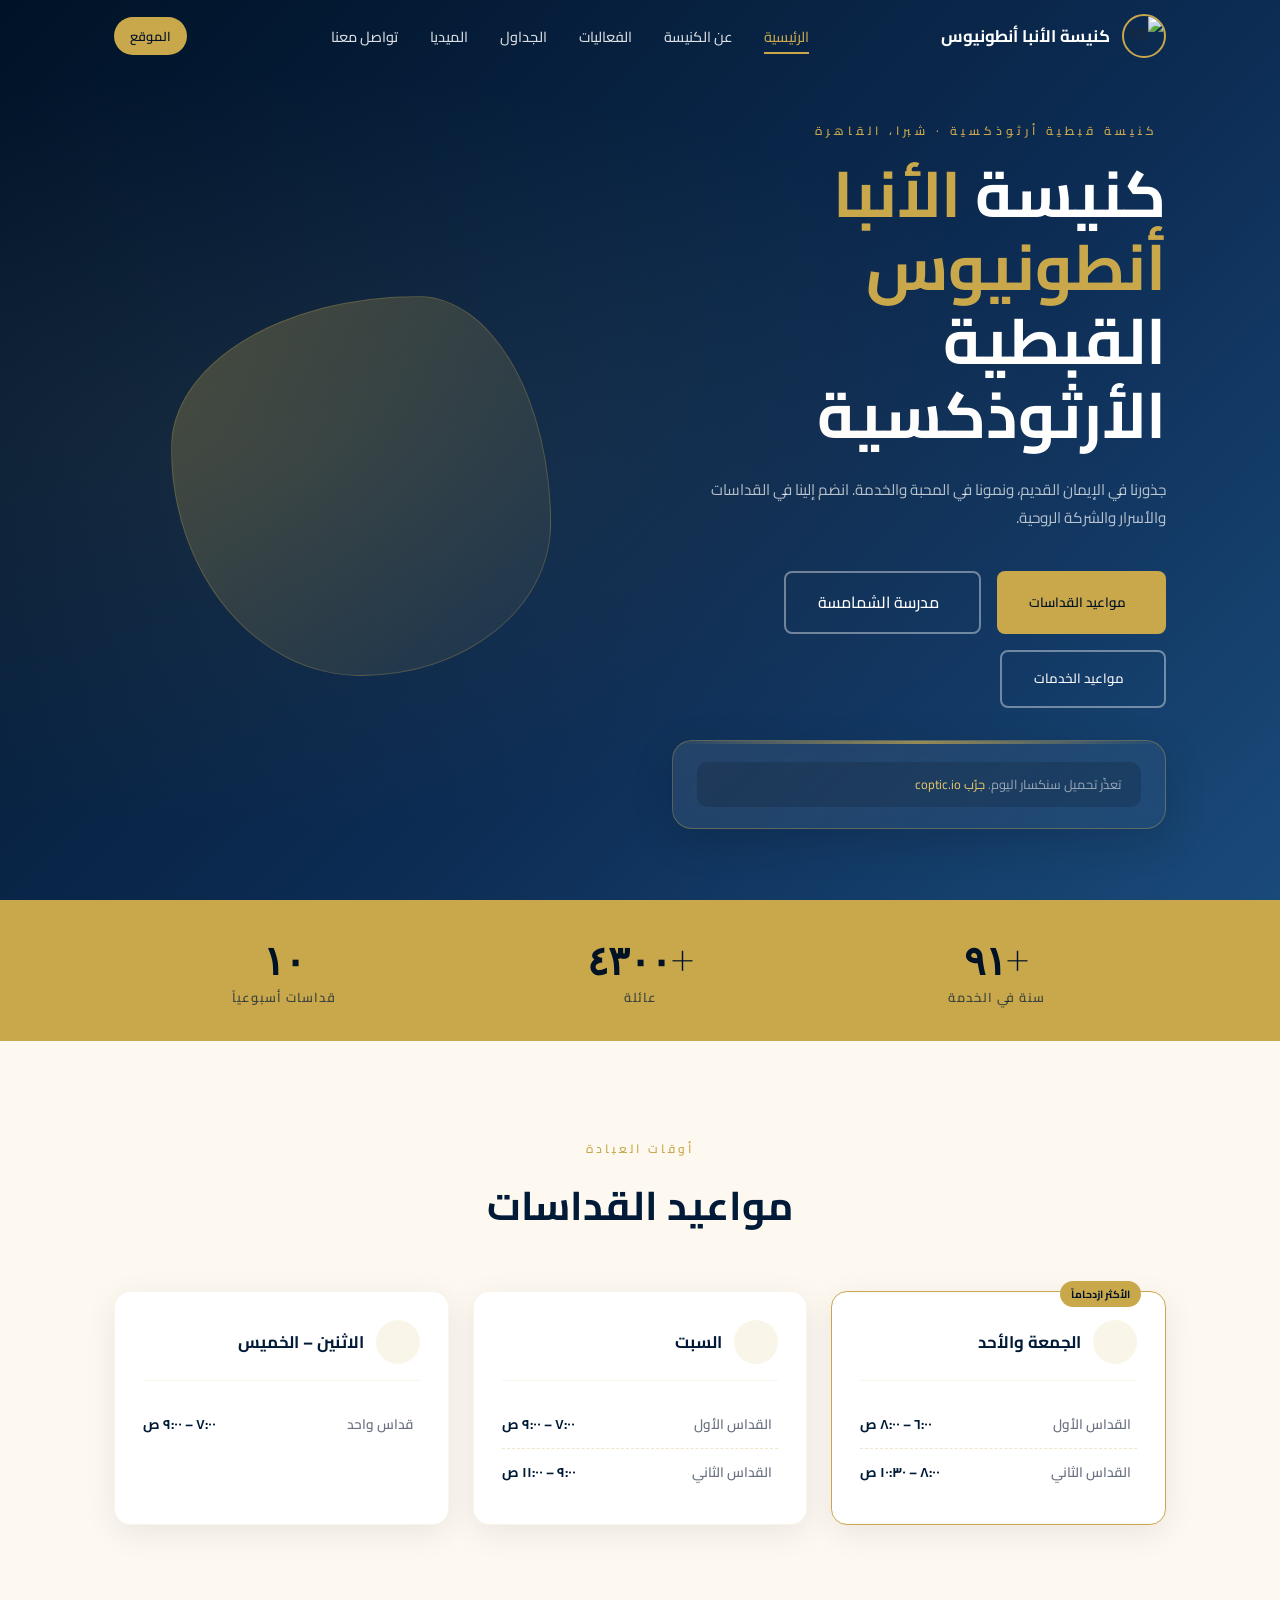
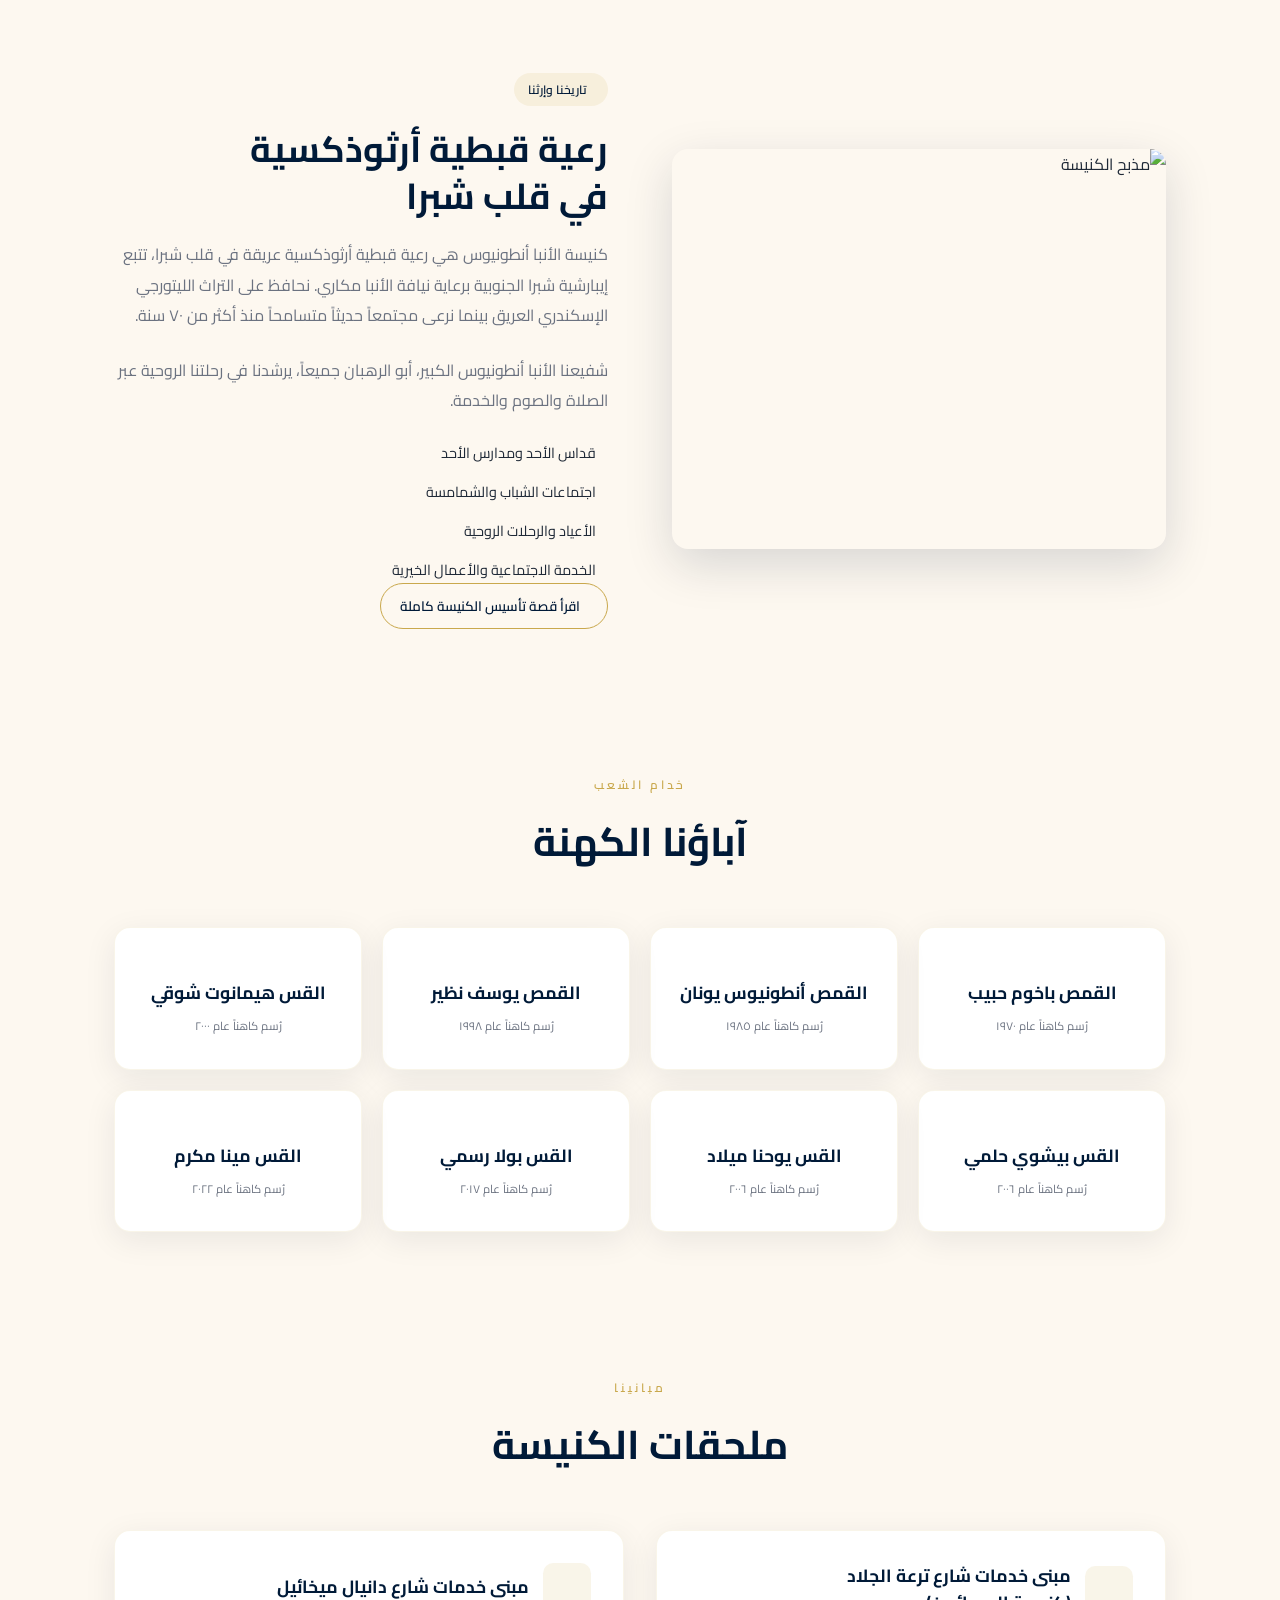
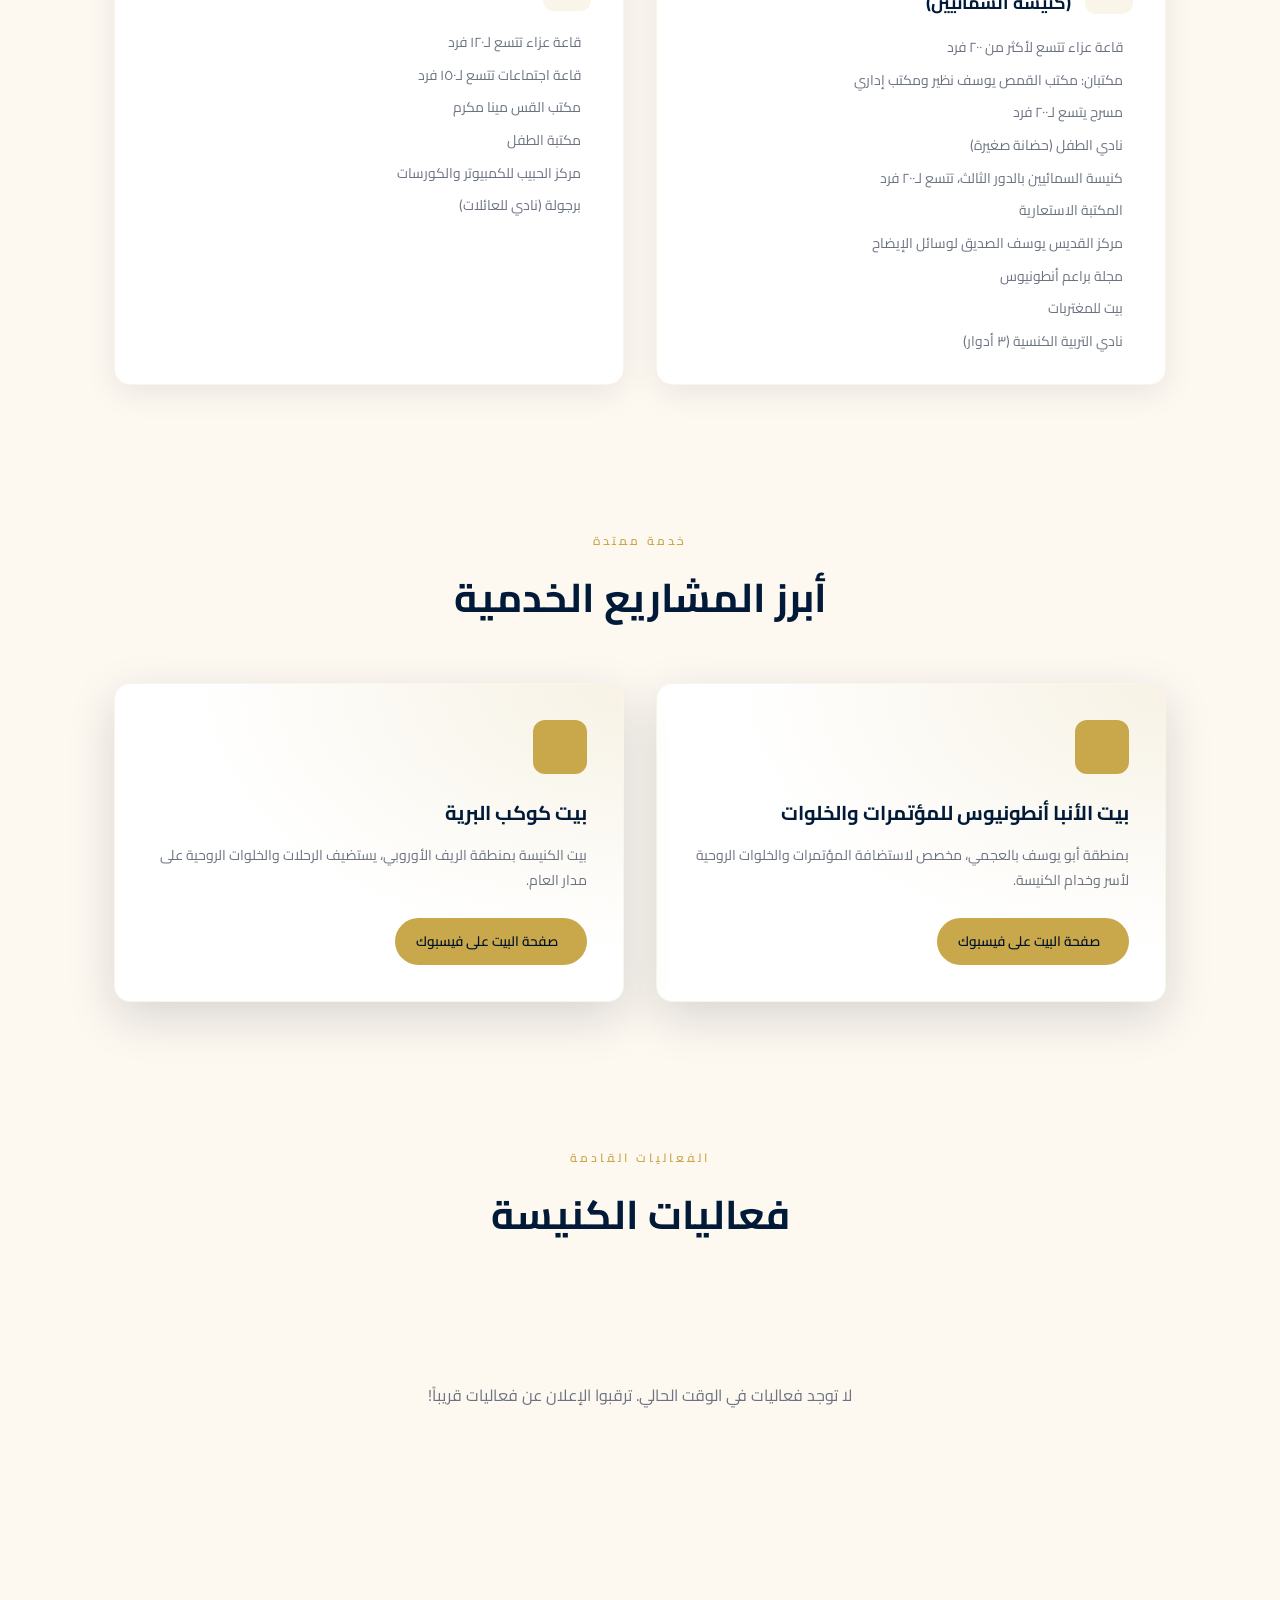
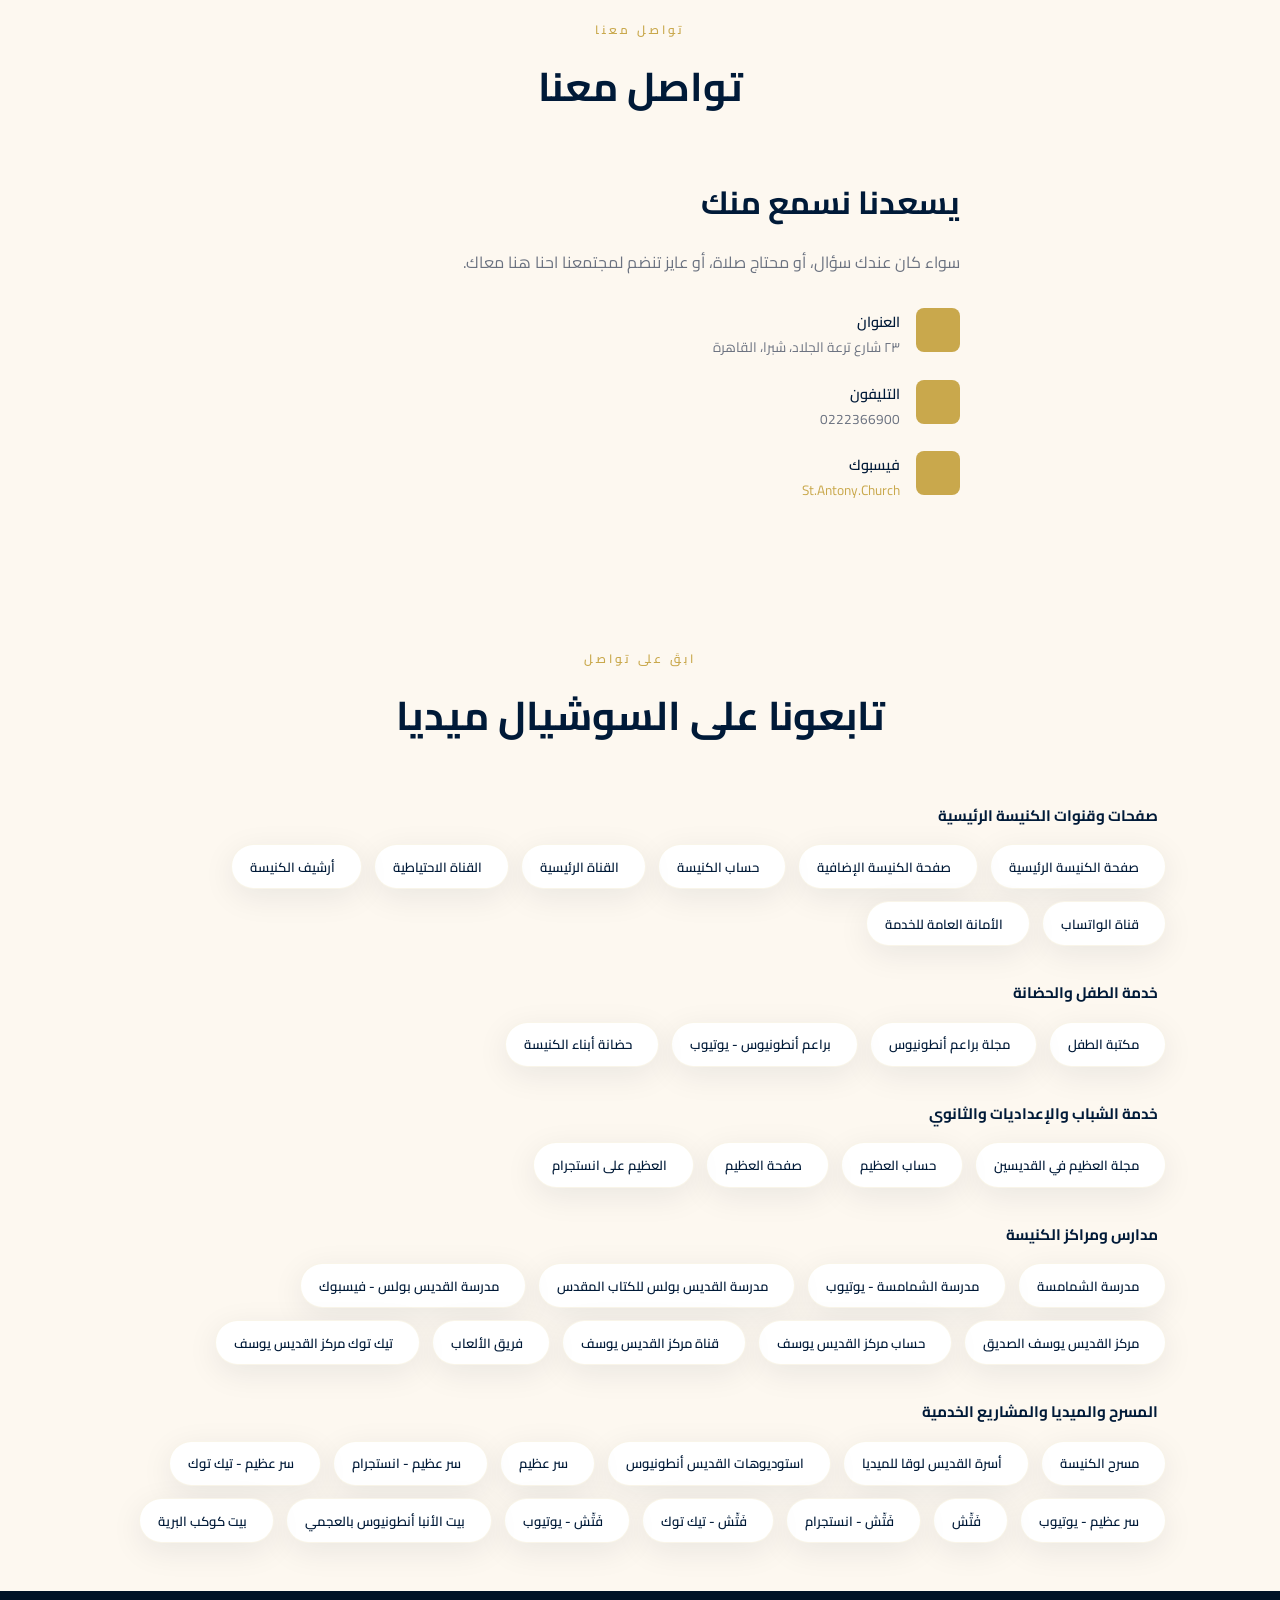
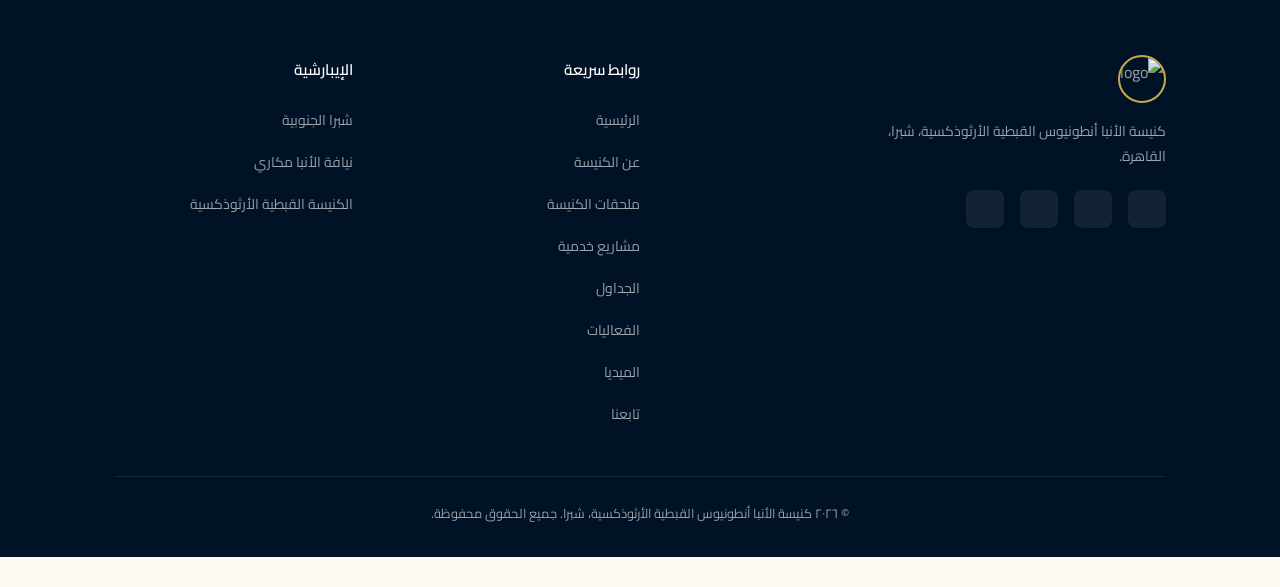
==== commit 4a3bf0f6: "DONEEEEEEEEE" ====
--- a/index.html
+++ b/index.html
@@ -2990,7 +2990,7 @@
             <div class="contact-grid reveal">
                 <div class="contact-info">
                     <h2>يسعدنا نسمع منك</h2>
-                    <p>سواء كان عندك سؤال، أو محتاج صلاة، أو عايز تنضم لمجتمعنا — احنا هنا معاك.</p>
+                    <p>سواء كان عندك سؤال، أو محتاج صلاة، أو عايز تنضم لمجتمعنا احنا هنا معاك.</p>
                     <div class="contact-items">
                         <div class="contact-item"><div class="contact-icon"><i class="ri-map-pin-line"></i></div><div class="contact-item-text"><h4>العنوان</h4><p>٢٣ شارع ترعة الجلاد، شبرا، القاهرة</p></div></div>
                         <div class="contact-item"><div class="contact-icon"><i class="ri-phone-line"></i></div><div class="contact-item-text"><h4>التليفون</h4><p>0222366900</p></div></div>
@@ -3100,7 +3100,7 @@
                         <h4>الإيبارشية</h4>
                         <ul>
                             <li><a href="#">شبرا الجنوبية</a></li>
-                            <li><a href="#">نيافة الأنبا مكاريوس</a></li>
+                            <li><a href="#">نيافة الأنبا مكاري</a></li>
                             <li><a href="#">الكنيسة القبطية الأرثوذكسية</a></li>
                         </ul>
                     </div>
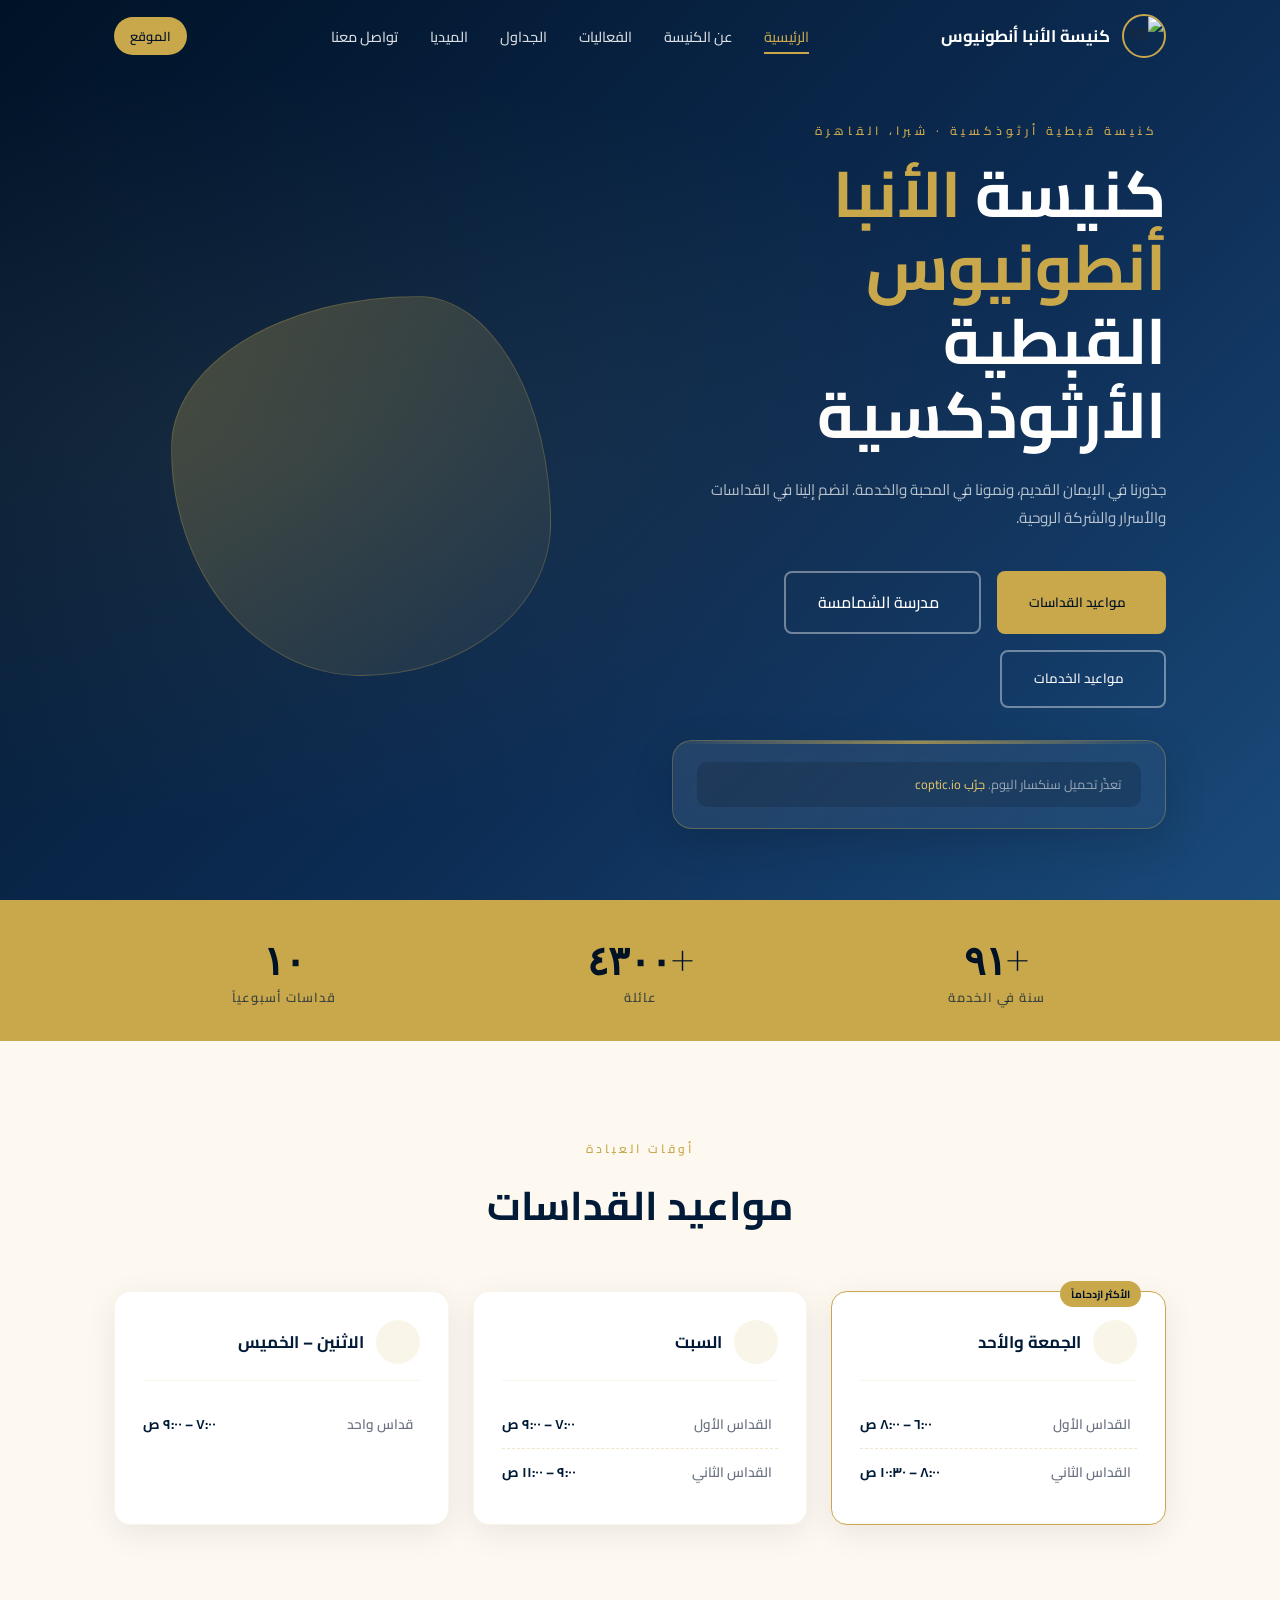
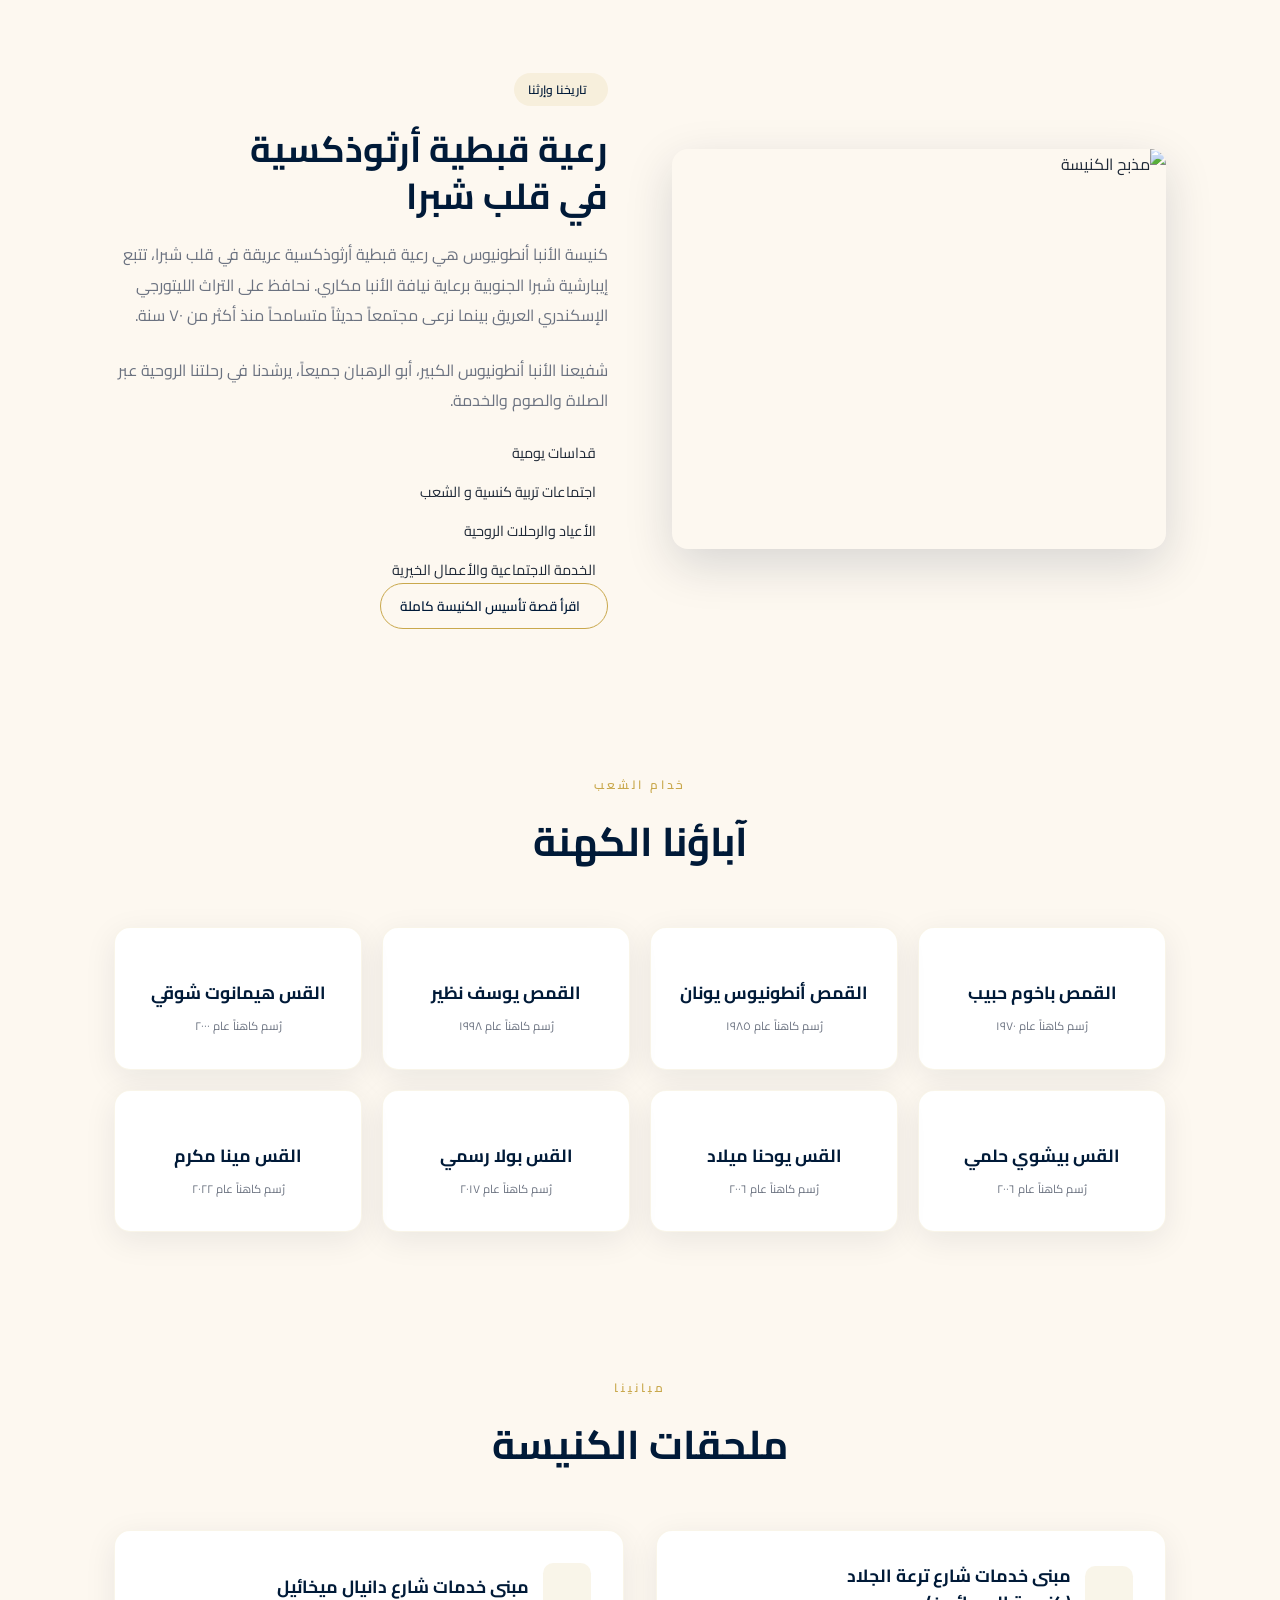
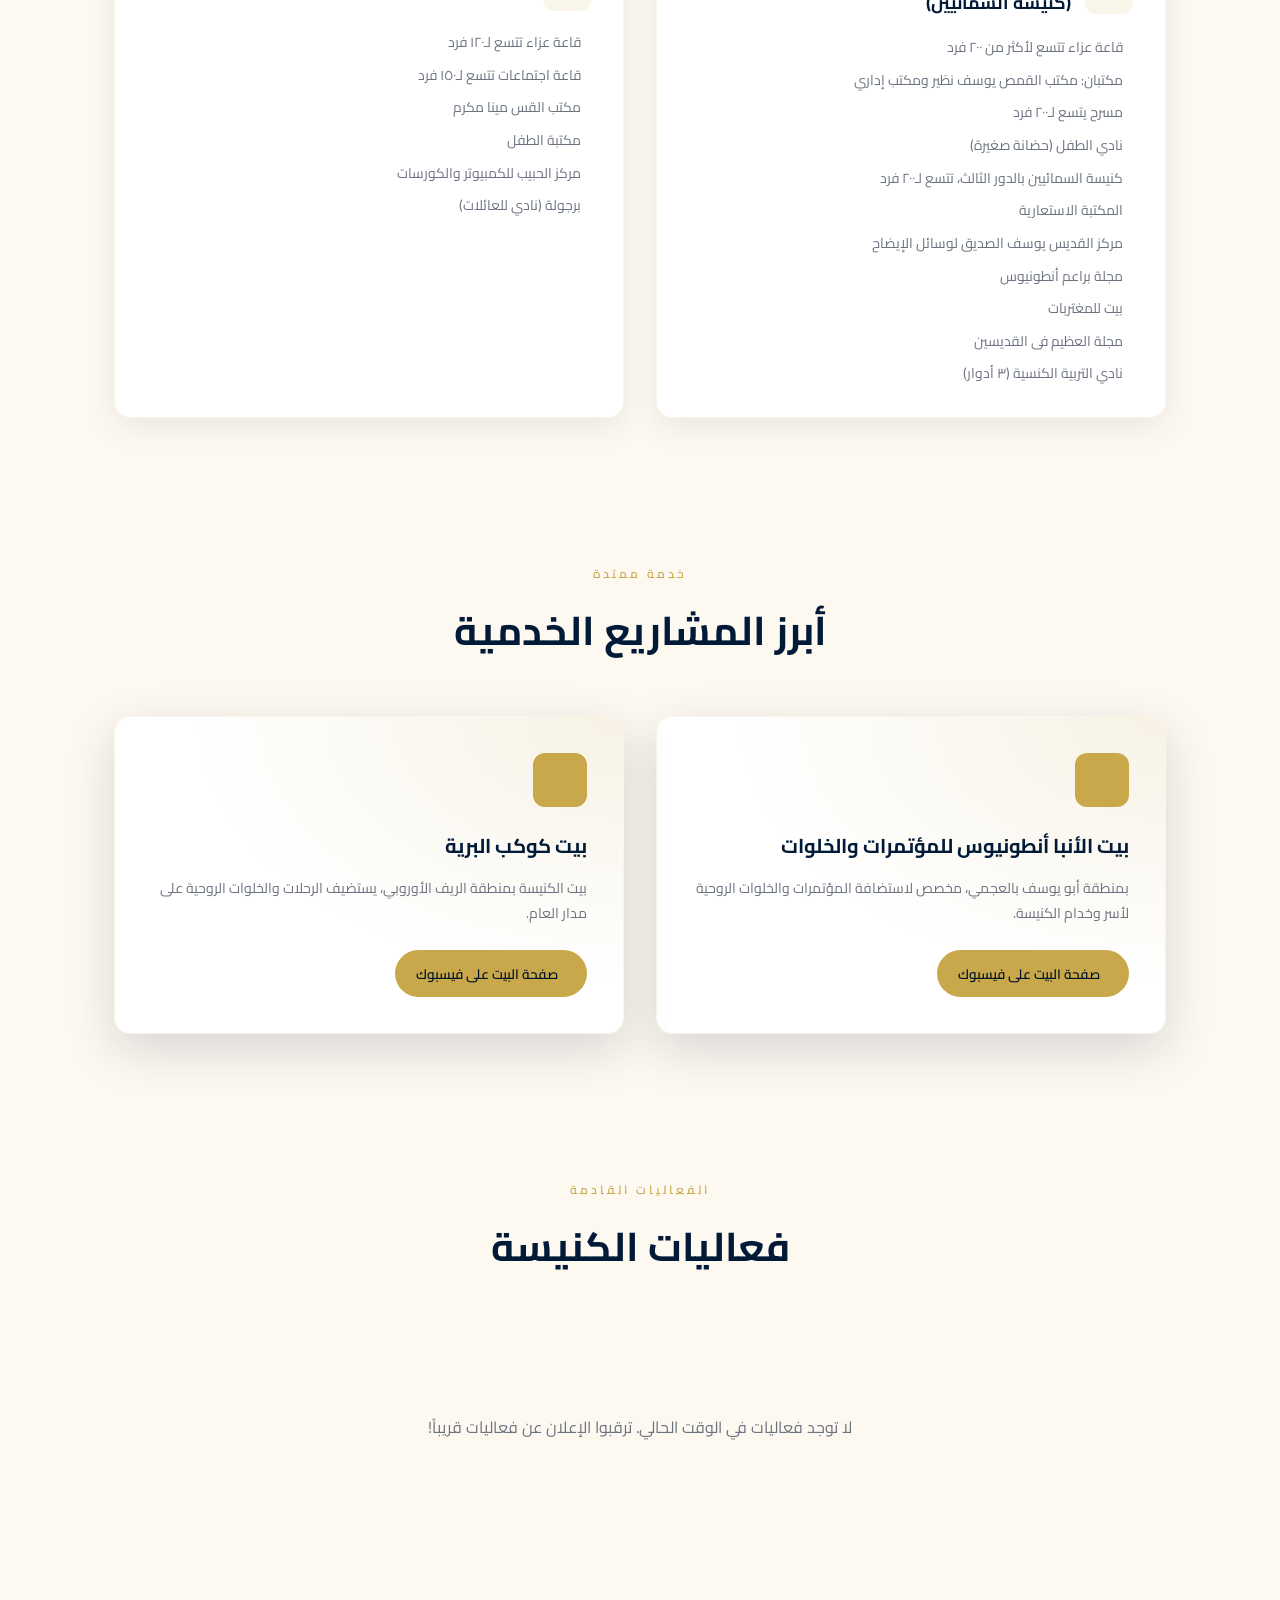
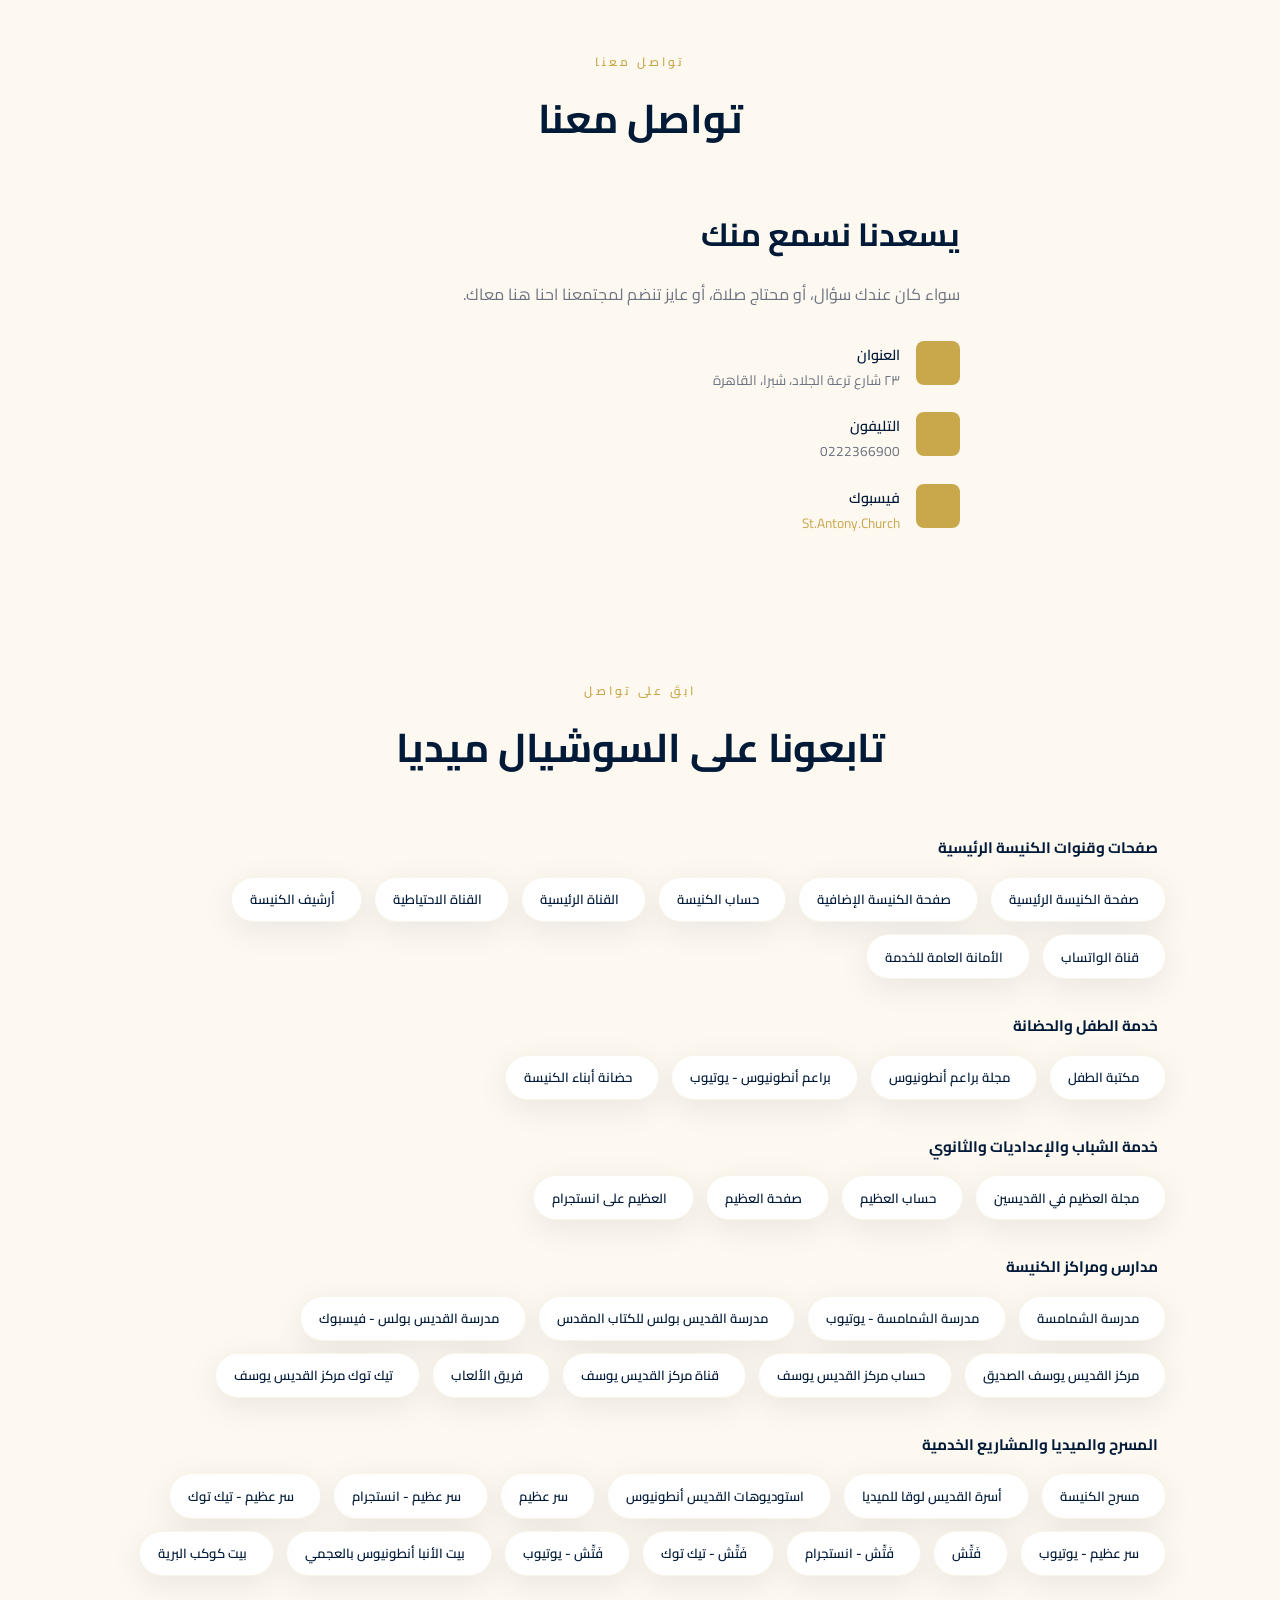
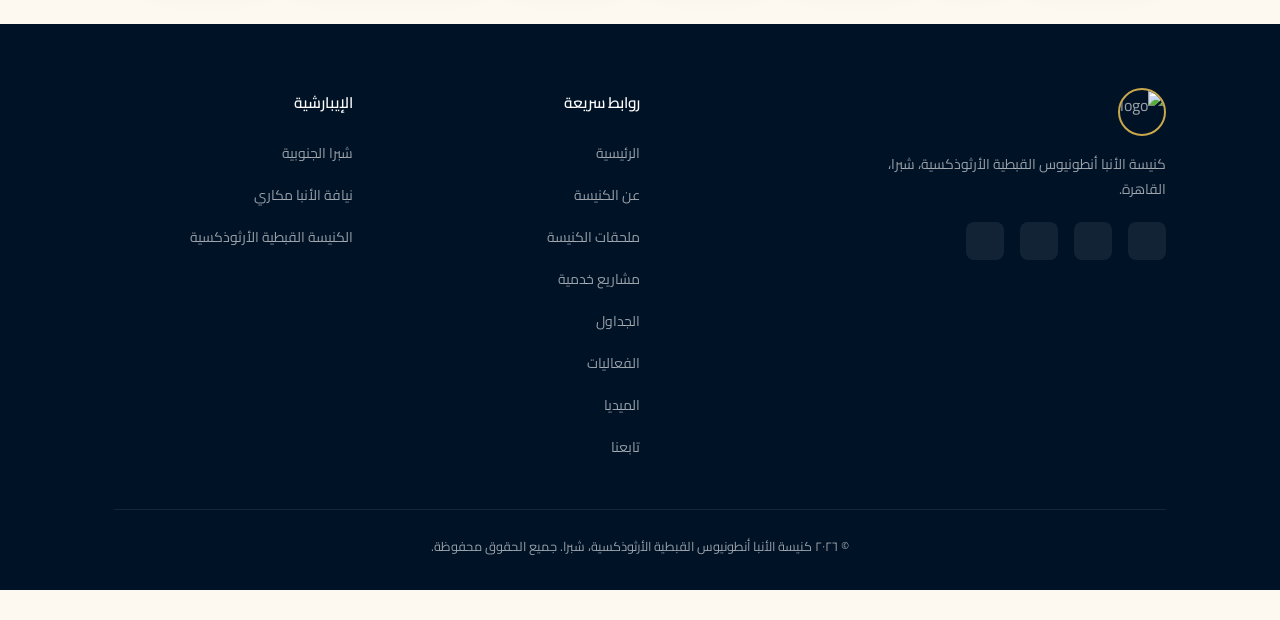
==== commit be1a7f29: "Update church perks and add new items" ====
--- a/index.html
+++ b/index.html
@@ -2886,8 +2886,8 @@
                     <p>كنيسة الأنبا أنطونيوس هي رعية قبطية أرثوذكسية عريقة في قلب شبرا، تتبع إيبارشية شبرا الجنوبية برعاية نيافة الأنبا مكاري. نحافظ على التراث الليتورجي الإسكندري العريق بينما نرعى مجتمعاً حديثاً متسامحاً منذ أكثر من ٧٠ سنة.</p>
                     <p>شفيعنا الأنبا أنطونيوس الكبير، أبو الرهبان جميعاً، يرشدنا في رحلتنا الروحية عبر الصلاة والصوم والخدمة.</p>
                     <div class="perks">
-                        <div class="perk"><i class="ri-checkbox-circle-line"></i> قداس الأحد ومدارس الأحد</div>
-                        <div class="perk"><i class="ri-checkbox-circle-line"></i> اجتماعات الشباب والشمامسة</div>
+                        <div class="perk"><i class="ri-checkbox-circle-line"></i> قداسات يومية</div>
+                        <div class="perk"><i class="ri-checkbox-circle-line"></i> اجتماعات تربية كنسية و الشعب</div>
                         <div class="perk"><i class="ri-checkbox-circle-line"></i> الأعياد والرحلات الروحية</div>
                         <div class="perk"><i class="ri-checkbox-circle-line"></i> الخدمة الاجتماعية والأعمال الخيرية</div>
                     </div>
@@ -2942,6 +2942,7 @@
                         <li><i class="ri-checkbox-blank-circle-fill"></i> مركز القديس يوسف الصديق لوسائل الإيضاح</li>
                         <li><i class="ri-checkbox-blank-circle-fill"></i> مجلة براعم أنطونيوس</li>
                         <li><i class="ri-checkbox-blank-circle-fill"></i> بيت للمغتربات</li>
+                        <li><i class="ri-checkbox-blank-circle-fill"></i> مجلة العظيم فى القديسين</li>
                         <li><i class="ri-checkbox-blank-circle-fill"></i> نادي التربية الكنسية (٣ أدوار)</li>
                     </ul>
                 </div>
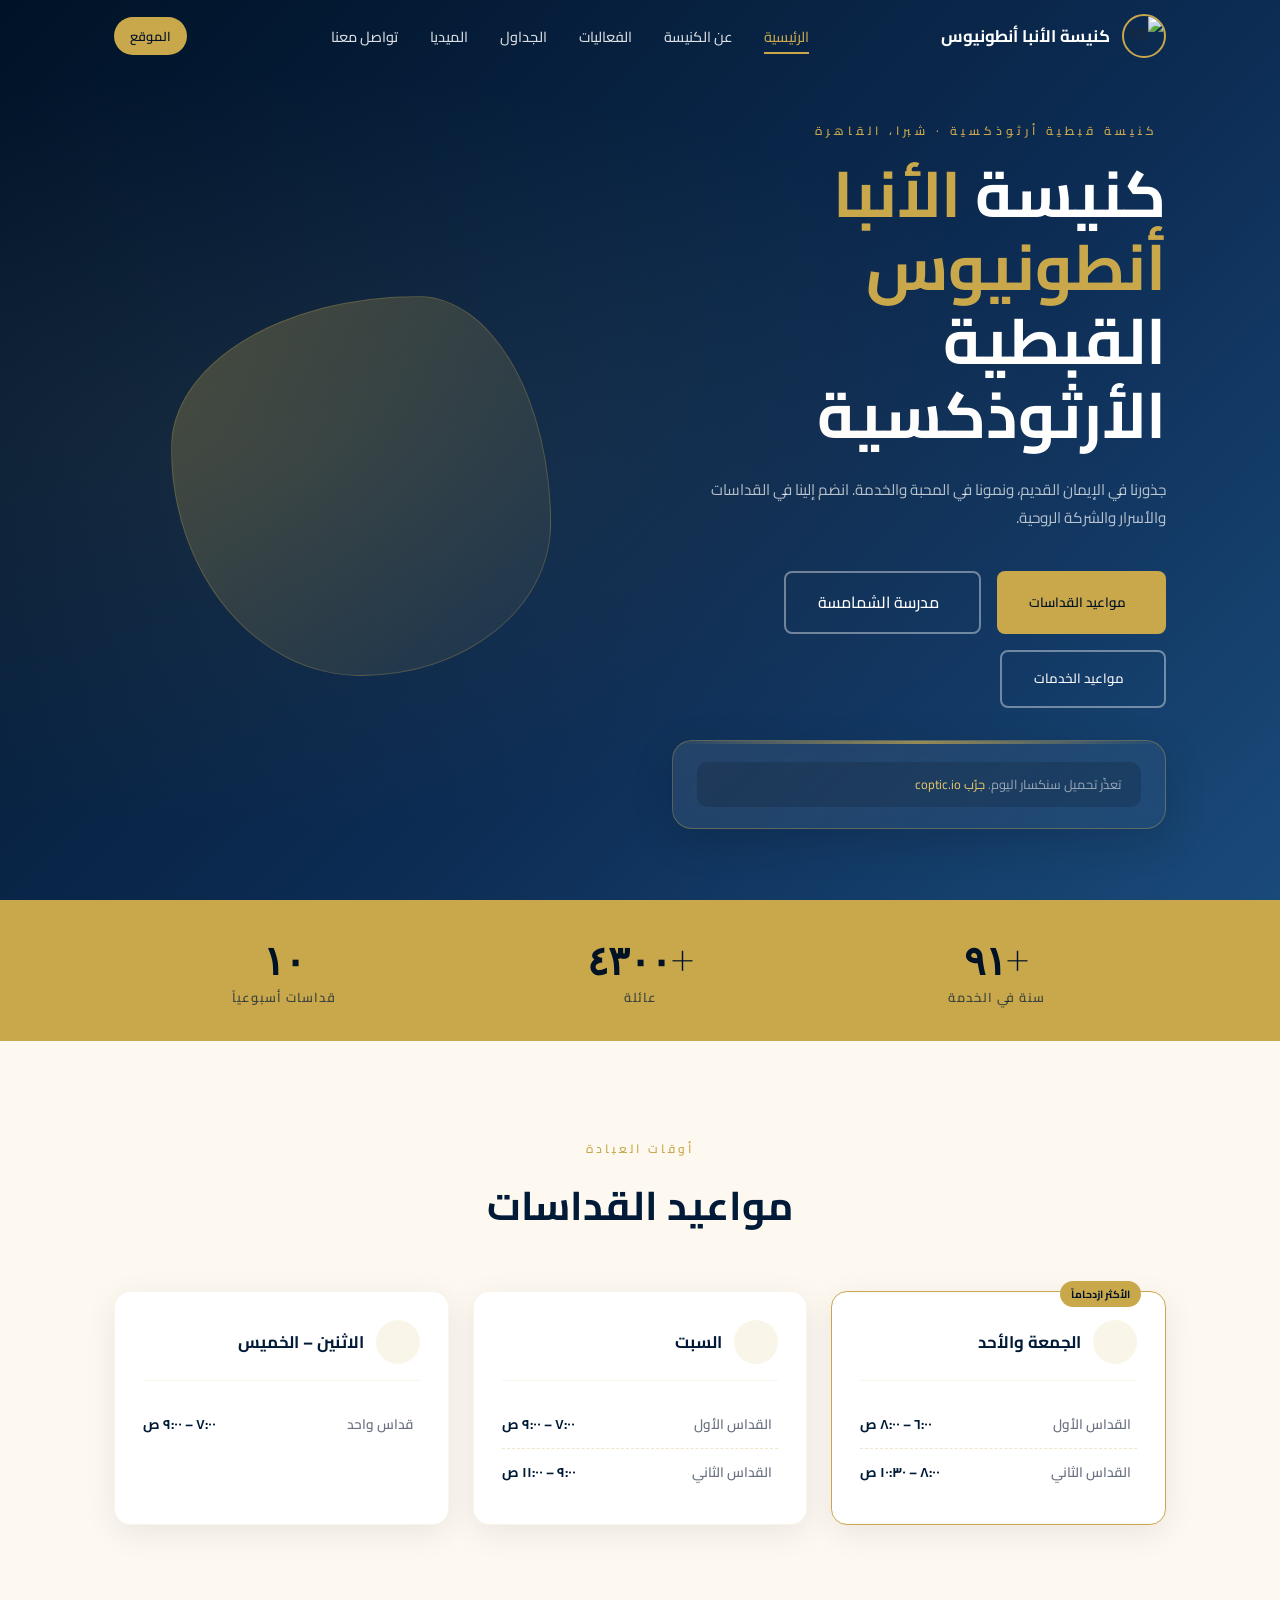
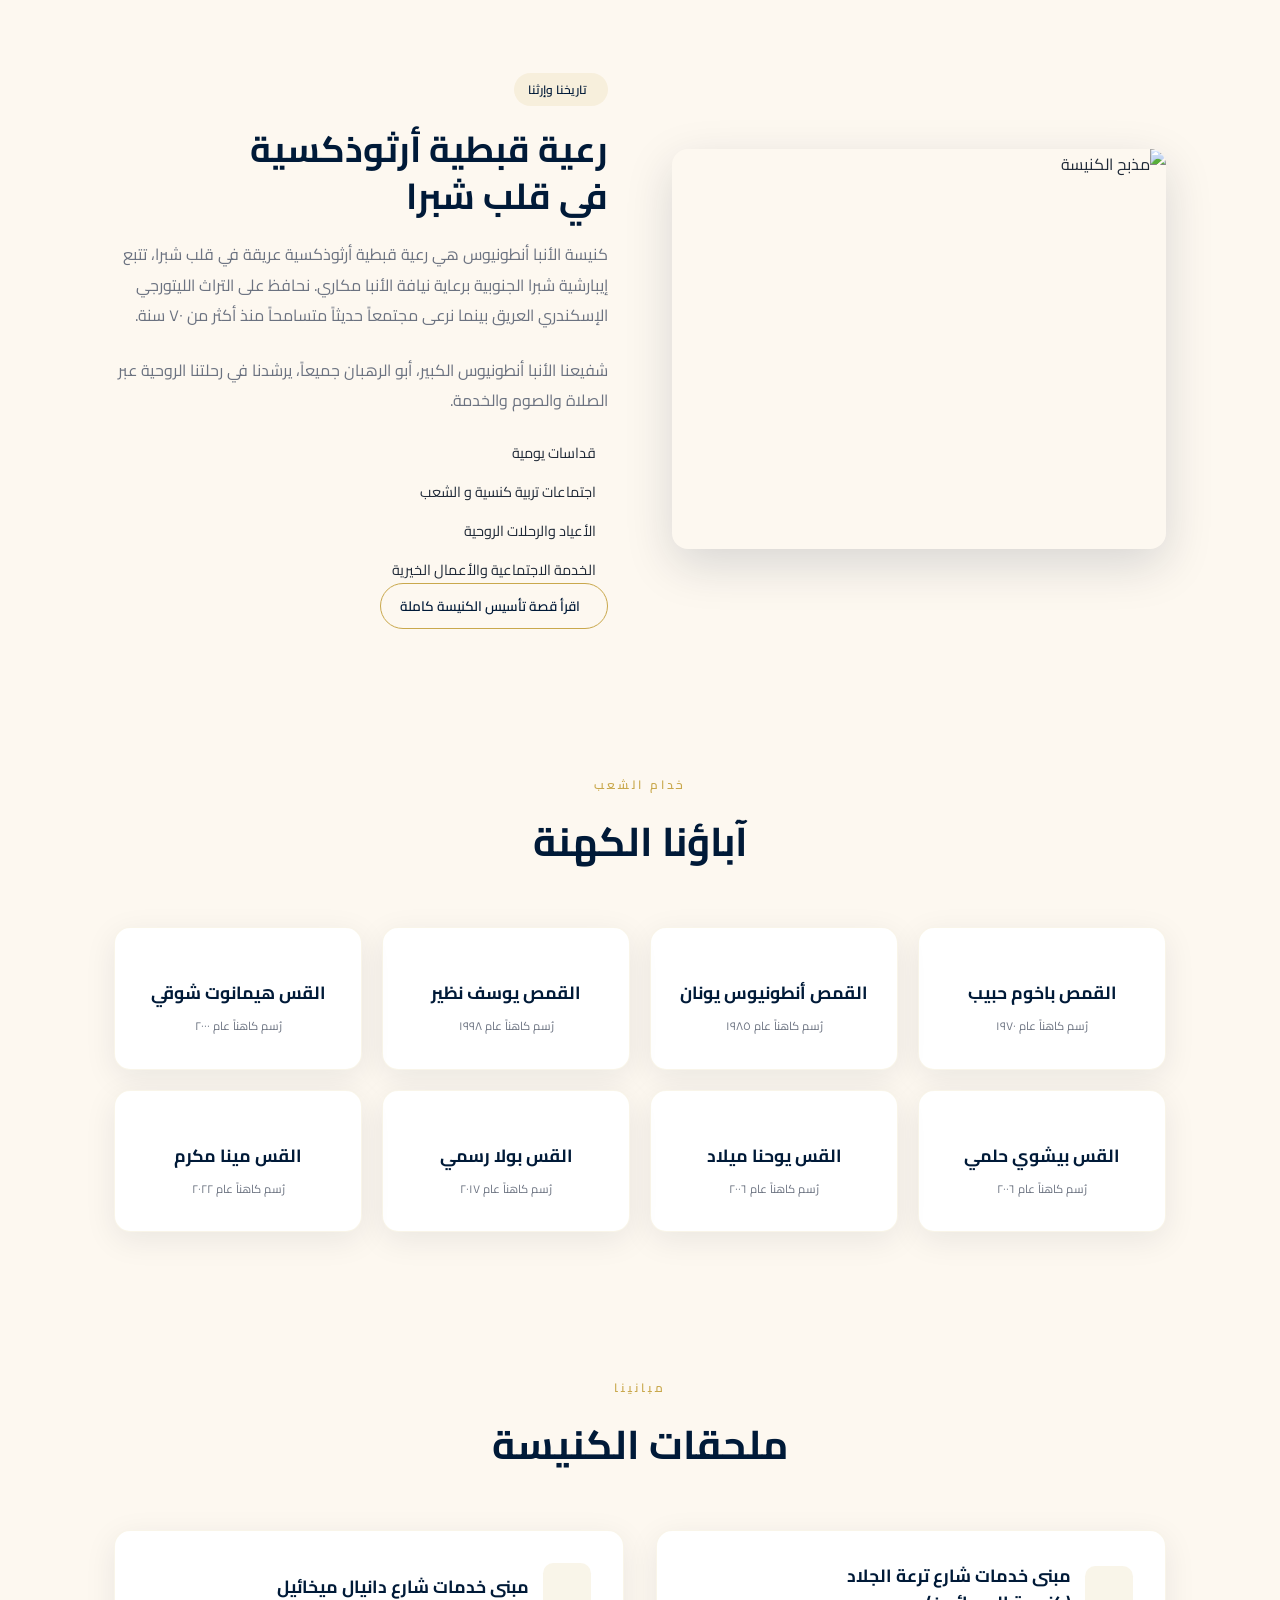
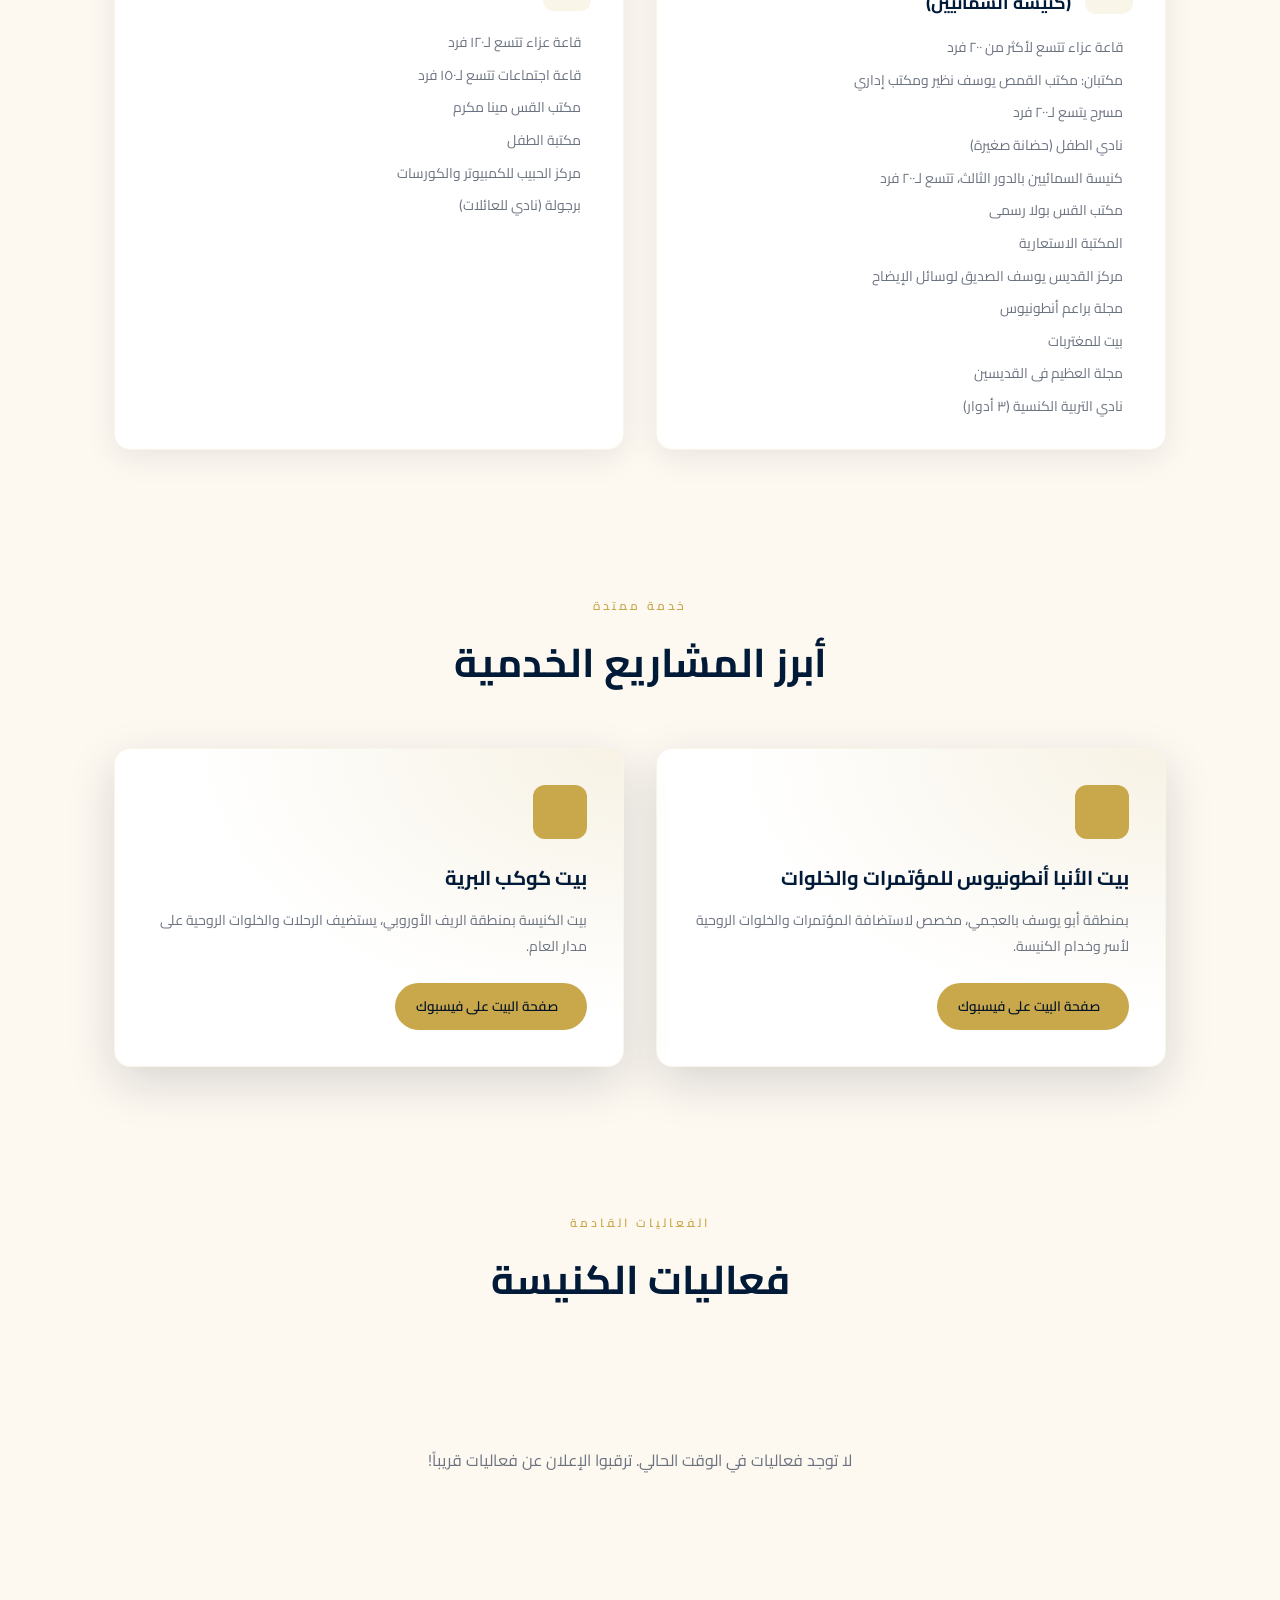
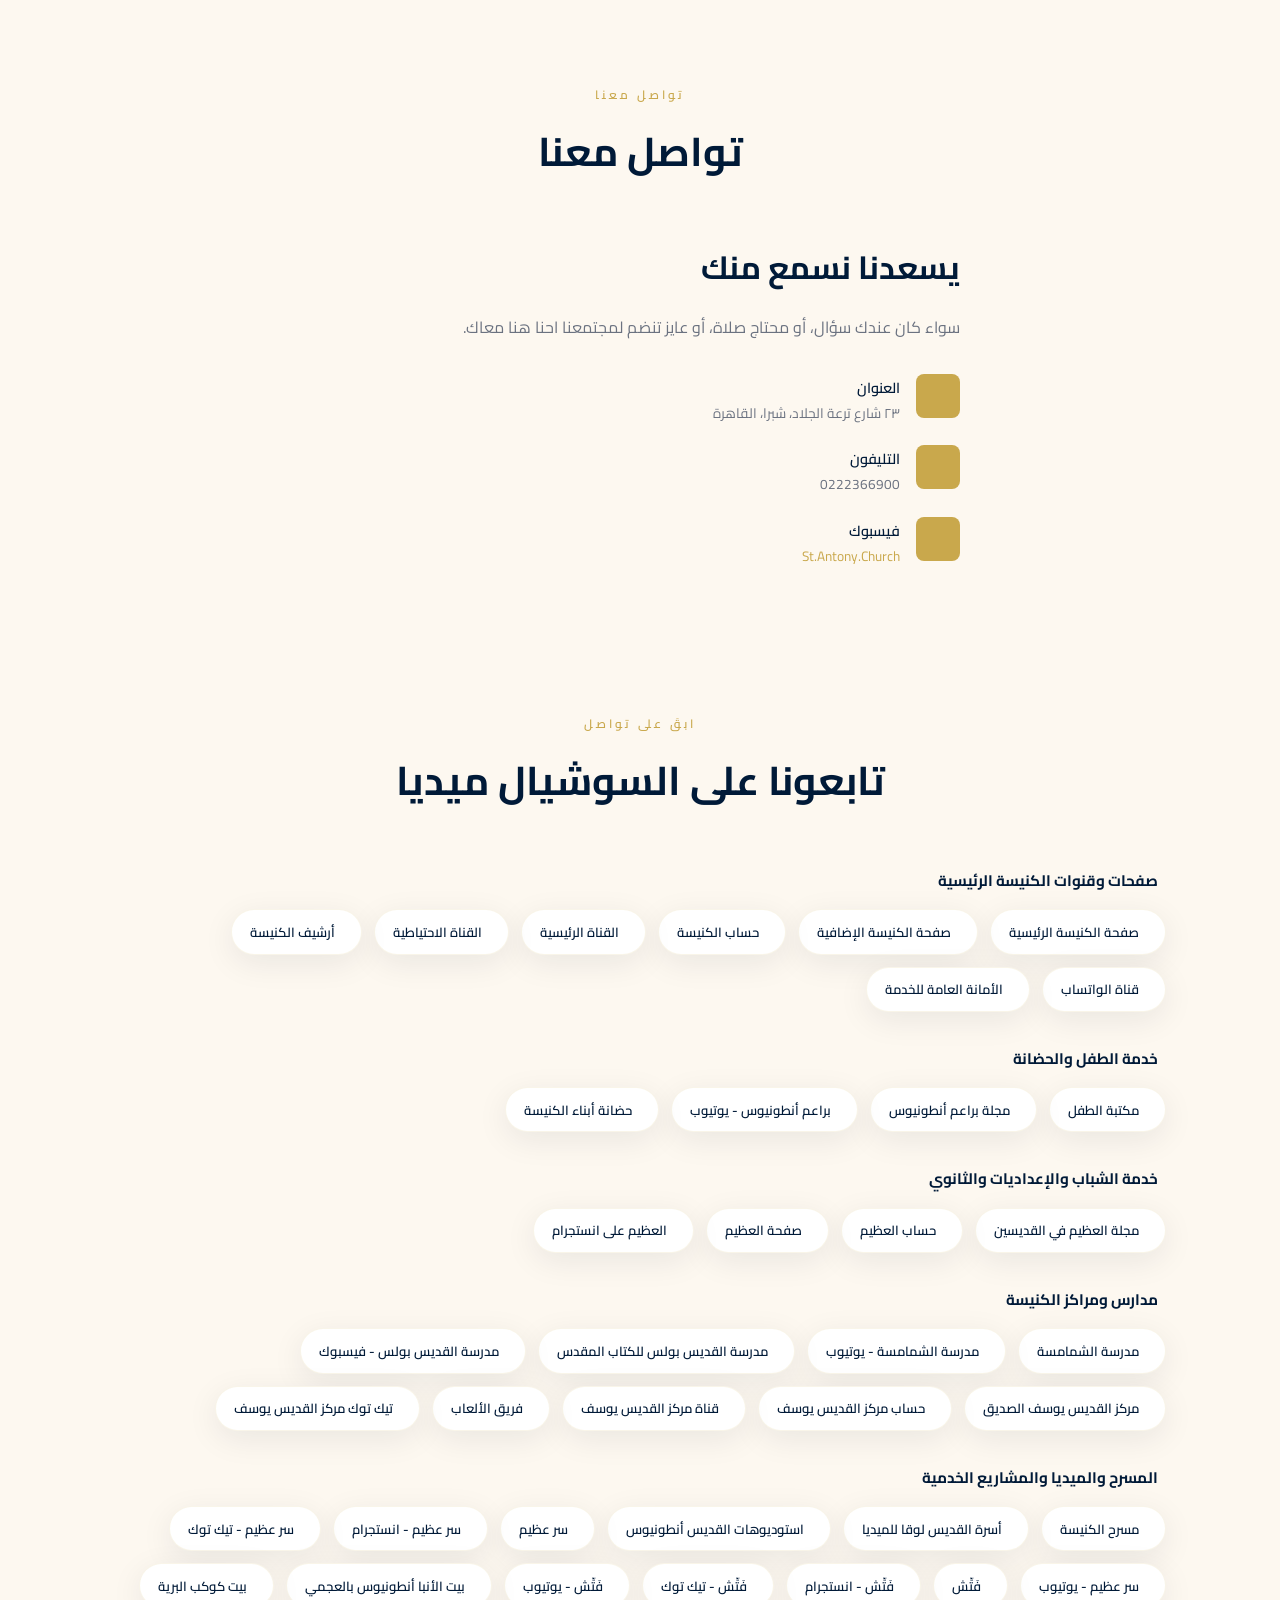
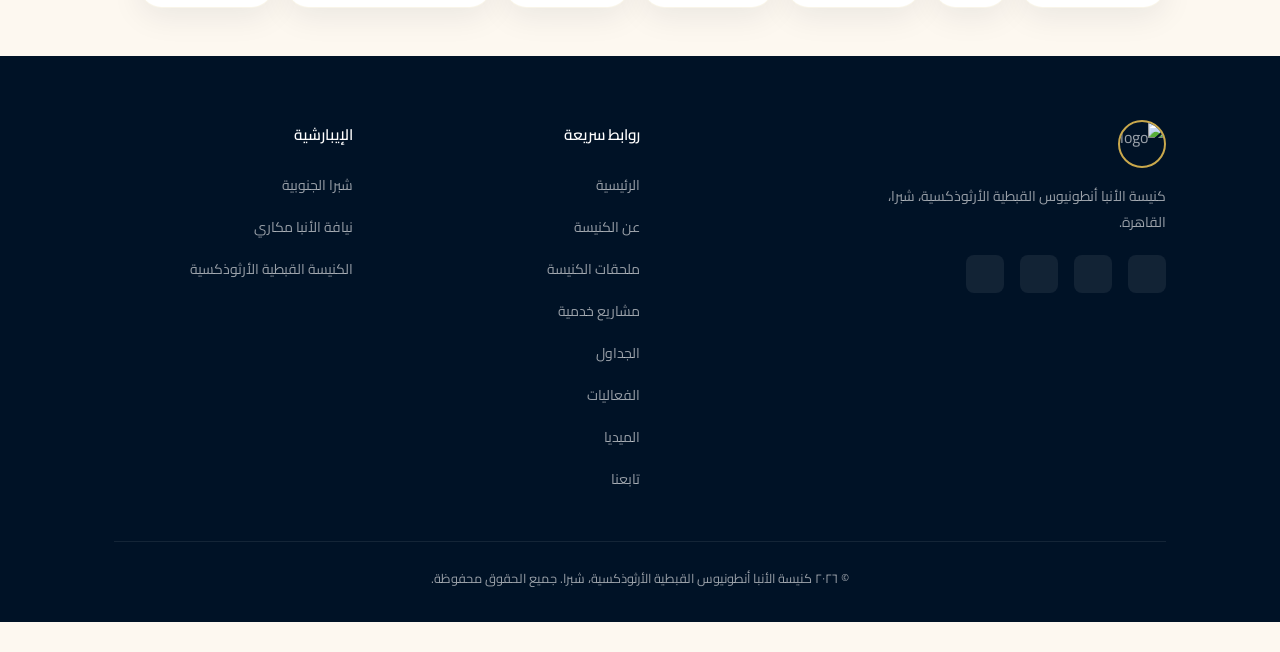
==== commit 0d5ff9d5: "Add office of Pastor Bola to index.html" ====
--- a/index.html
+++ b/index.html
@@ -2937,6 +2937,7 @@
                         <li><i class="ri-checkbox-blank-circle-fill"></i> مسرح يتسع لـ٢٠٠ فرد</li>
                         <li><i class="ri-checkbox-blank-circle-fill"></i> نادي الطفل (حضانة صغيرة)</li>
                         <li><i class="ri-checkbox-blank-circle-fill"></i> كنيسة السمائيين بالدور الثالث، تتسع لـ٢٠٠ فرد</li>
+                        <li><i class="ri-checkbox-blank-circle-fill"></i> مكتب القس بولا رسمى</li>
                         
                         <li><i class="ri-checkbox-blank-circle-fill"></i> المكتبة الاستعارية</li>
                         <li><i class="ri-checkbox-blank-circle-fill"></i> مركز القديس يوسف الصديق لوسائل الإيضاح</li>
